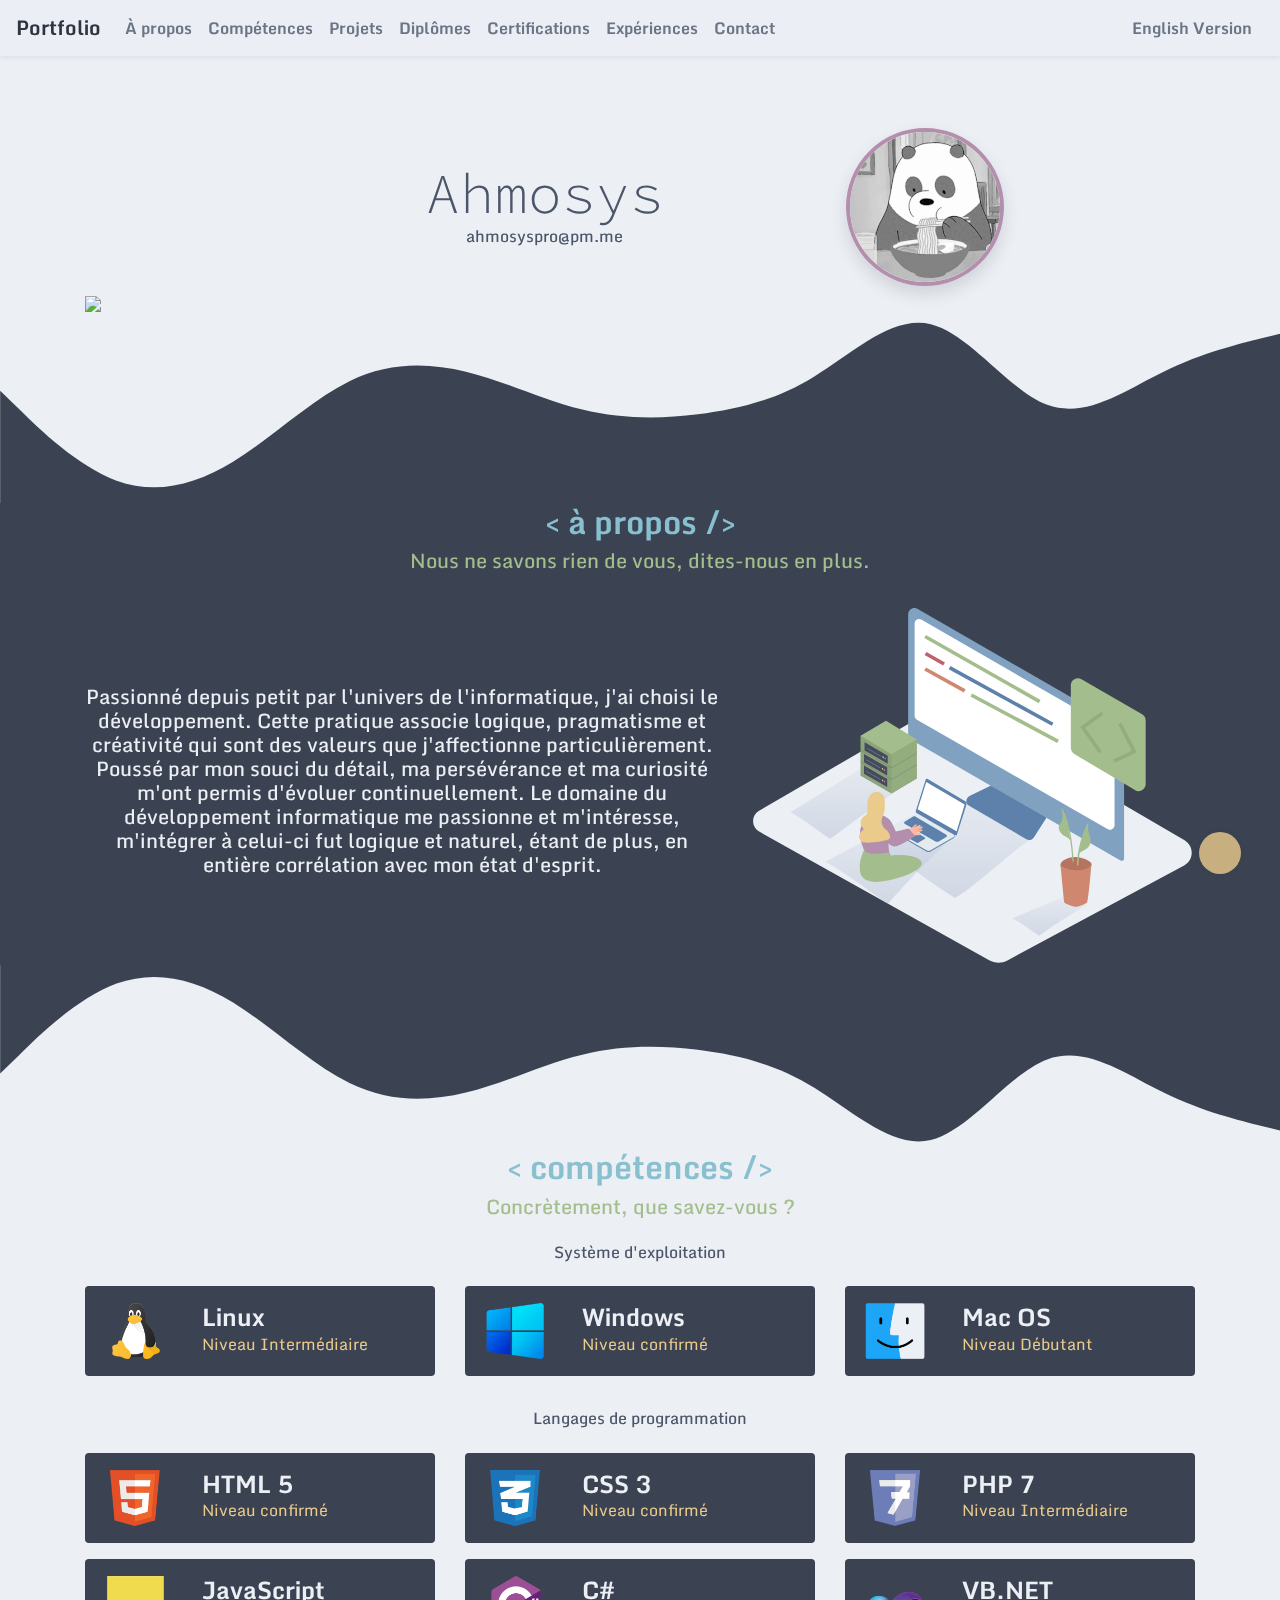
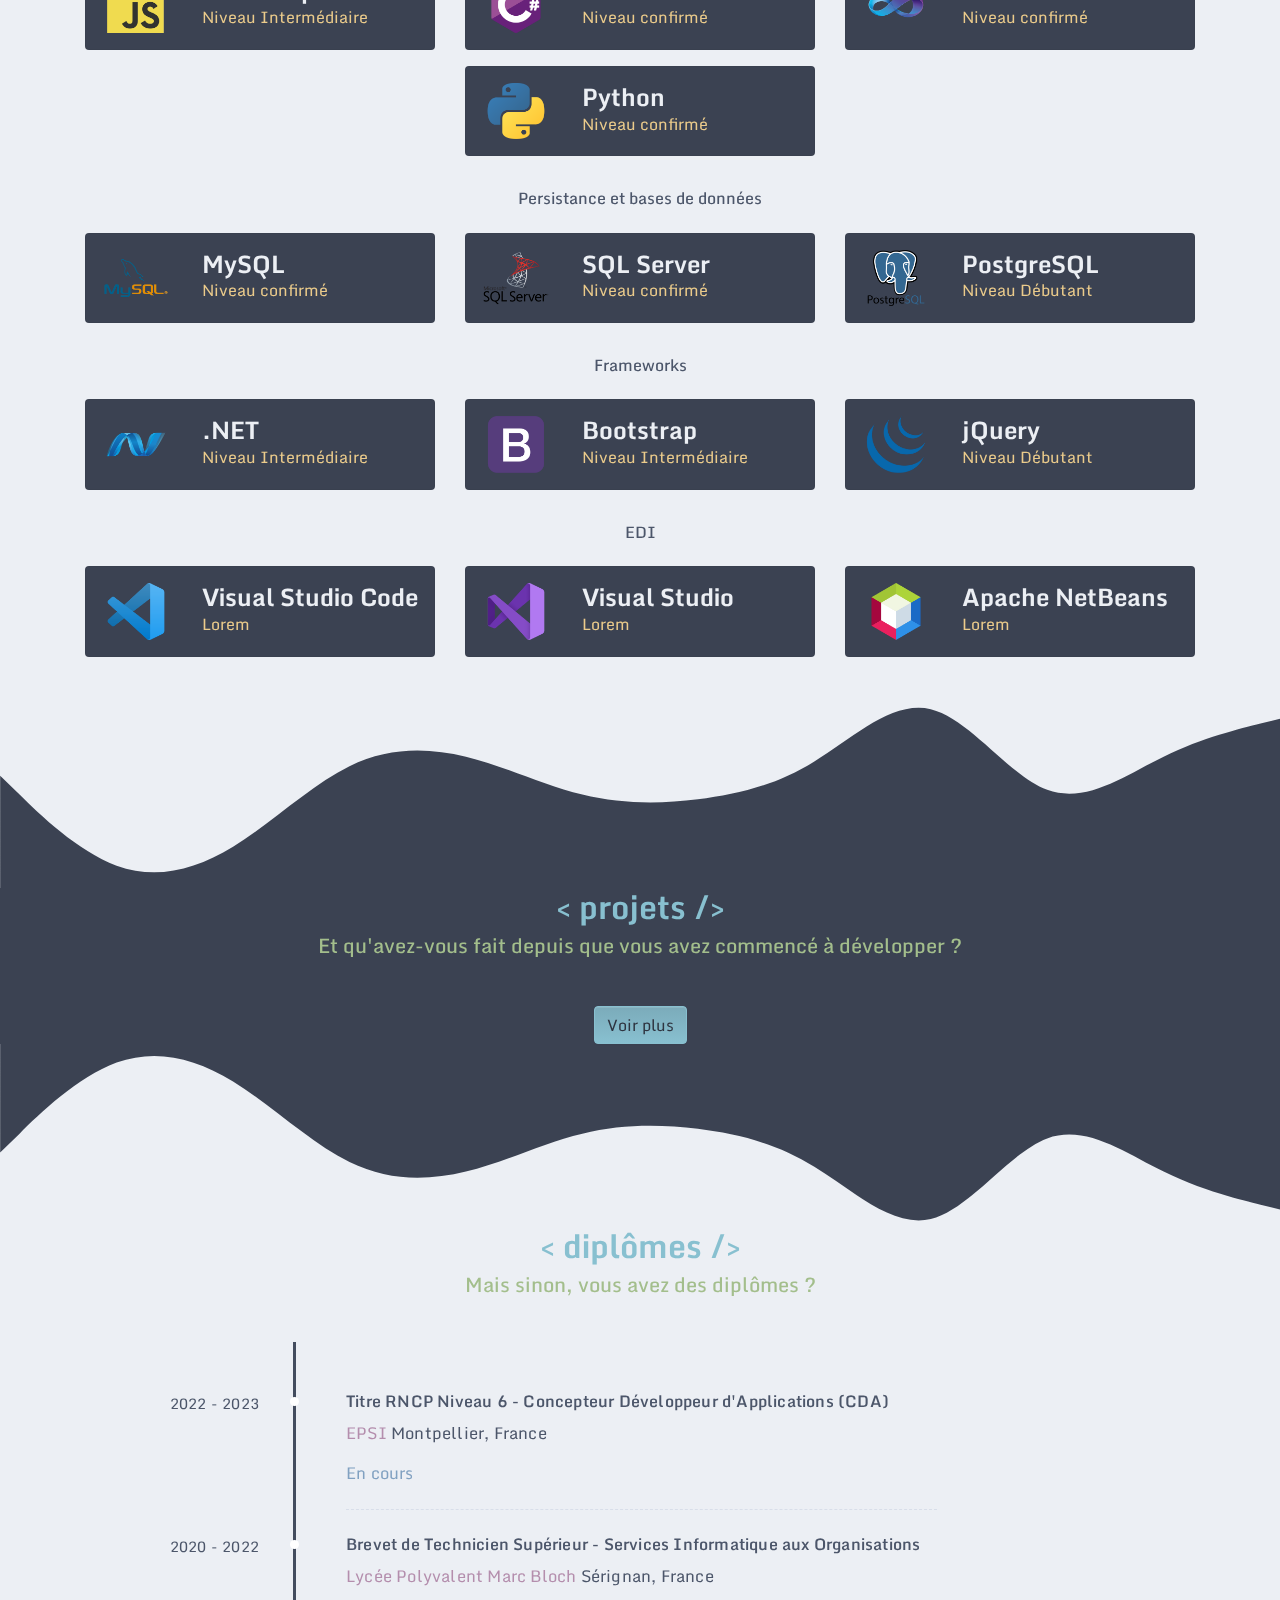
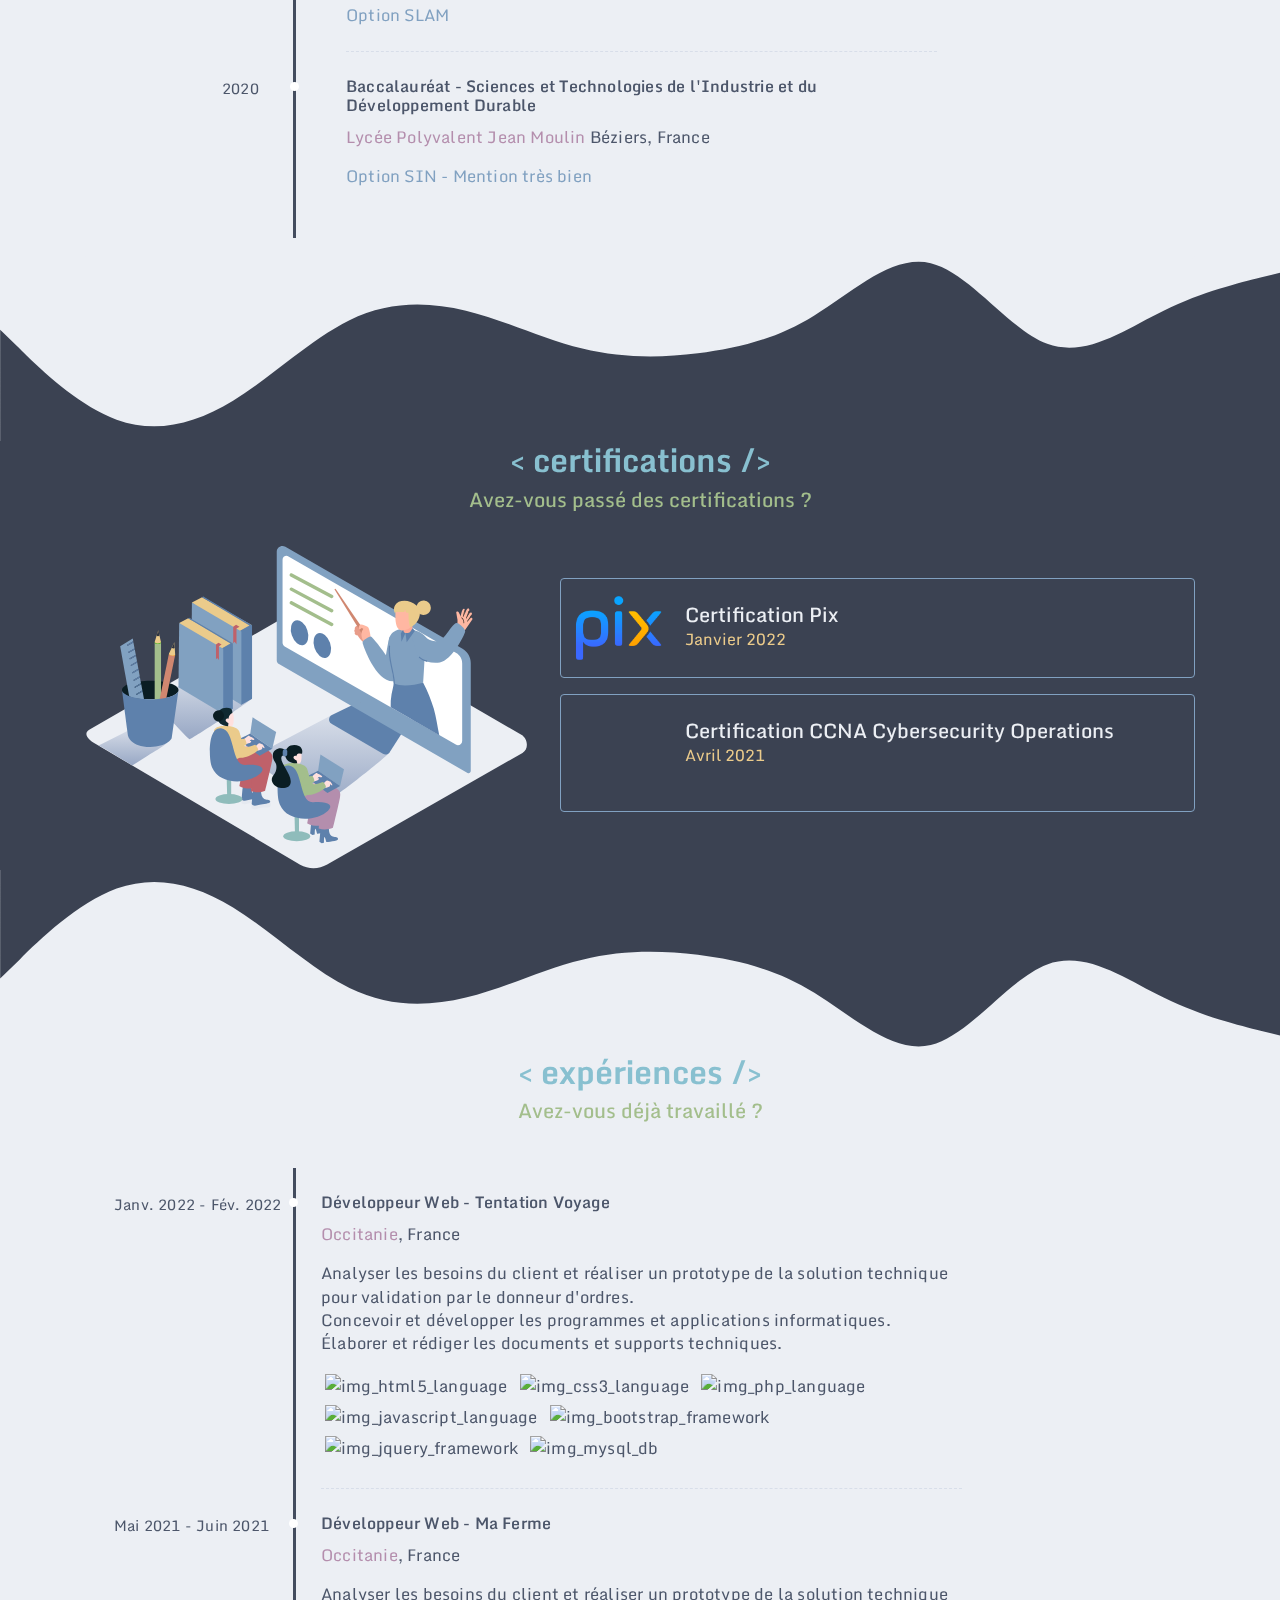
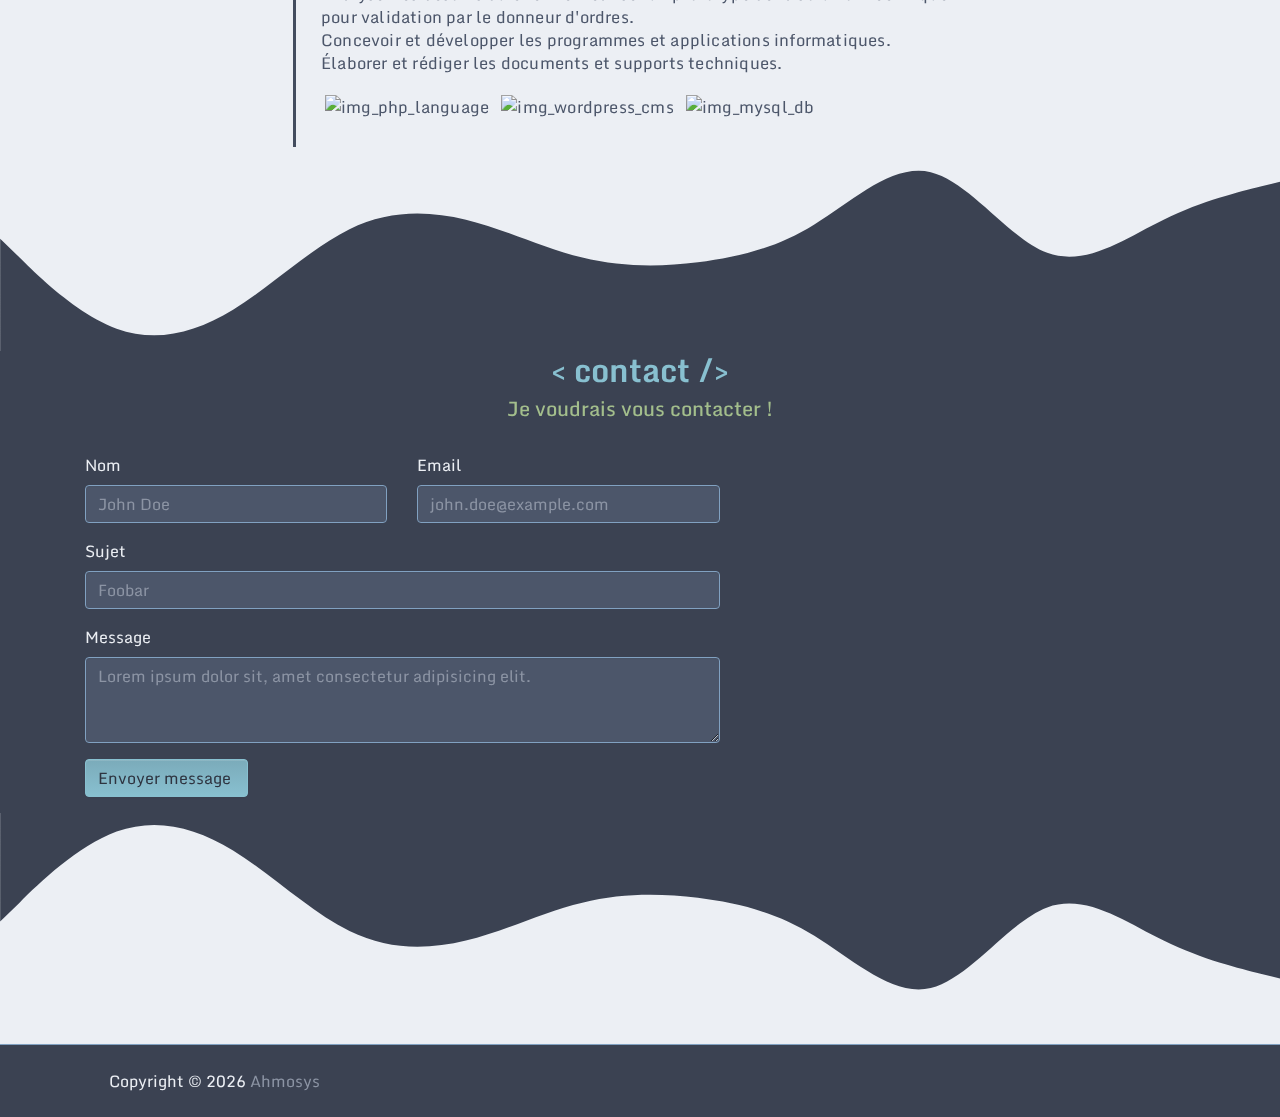
==== index_fr.html @ e0cf4597 "🌟 Edited Skills Section French" ====
<!DOCTYPE html>
<html lang="en">

<head>
    <!-- Meta tags -->
    <meta charset="UTF-8">
    <meta http-equiv="X-UA-Compatible" content="IE=edge">
    <meta name="viewport" content="width=device-width, initial-scale=1.0">
    <!-- CSS -->
    <link href="styles/nordbootstrap.css" rel="stylesheet">
    <link href="styles/style_nord.css" rel="stylesheet">
    <!-- CSS SweetAlert2 -->
    <link rel="stylesheet" href="https://cdn.jsdelivr.net/npm/@sweetalert2/theme-borderless@5.0.10/borderless.min.css">
    <!-- Font -->
    <link rel="preconnect" href="https://fonts.googleapis.com">
    <link rel="preconnect" href="https://fonts.gstatic.com" crossorigin>
    <link href="https://fonts.googleapis.com/css2?family=Source+Code+Pro:wght@700&display=swap" rel="stylesheet">
    <link href="https://fonts.googleapis.com/css2?family=Monda&display=swap" rel="stylesheet">
    <title>Portfolio</title>
    <link rel="icon" type="image/x-icon" href="images/main/img_favicon.png">
</head>

<body data-bs-spy="scroll">
    <!-- Navbar Section -->
    <nav id="topheader" class="navbar navbar-expand-lg navbar-dark  bg-dark fixed-top py-2 font-weight-bold shadow-sm">
        <a class="navbar-brand" href="#">Portfolio</a>
        <button class="navbar-toggler" type="button" data-bs-toggle="collapse" data-bs-target="#navbar"
            aria-controls="navbar" aria-expanded="false" aria-label="Toggle navigation">
            <span class="navbar-toggler-icon"></span>
        </button>
        <div class="collapse navbar-collapse" id="navbar">
            <ul class="navbar-nav">
                <li class="nav-item">
                    <a class="nav-link" href="#about">À propos</span></a>
                </li>
                <li class="nav-item">
                    <a class="nav-link" href="#skills">Compétences</a>
                </li>
                <li class="nav-item">
                    <a class="nav-link" href="#projects">Projets</a>
                </li>
                <li class="nav-item">
                    <a class="nav-link" href="#education">Diplômes</a>
                </li>
                <li class="nav-item">
                    <a class="nav-link" href="#courses">Certifications</a>
                </li>
                <li class="nav-item">
                    <a class="nav-link" href="#work">Expériences</a>
                </li>
                <li class="nav-item">
                    <a class="nav-link" href="#contact">Contact</a>
                </li>

            </ul>
        </div>
        <div class="collapse navbar-collapse" id="navbar">
            <ul class="navbar-nav ml-auto">
                <li class="nav-item">
                    <a class="nav-link" href="index.html">English Version&nbsp;<i data-eva="flag-outline"
                            data-eva-height="25" data-eva-width="25"></i></a>
                </li>
            </ul>
        </div>
    </nav>
    <!-- End Navbar Section -->

    <!-- Header Section -->
    <section id="header" class="white">
        <div class="container">
            <div class="row d-flex align-items-center main-content">
                <div class="col-lg-3 col-md-12 col-sm-12"></div>
                <!-- Heading -->
                <div class="col-lg-4 col-sm-12 col-md-12 text-center">
                    <h1 class="font-title text-secondary display-4 m-0">Ahmosys</h1>
                    <h5 class="text-secondary mb-0"><span id="typedFr"></span></h5>
                    <h6 class="text-secondary mb-2">ahmosyspro@pm.me</h6>
                    <a href="https://github.com/ahmosys" class="" target="_blank" rel="noreferrer"><i
                            data-eva="github-outline"></i></a>
                    <a href="https://twitter.com/ahmosys" class="" target="_blank" rel="noreferrer"><i
                            data-eva="twitter-outline"></i></a>
                    <a href="mailto:ahmosyspro@pm.me" class="" target="_blank" rel="noreferrer"><i
                            data-eva="email-outline"></i></a>
                </div>
                <!-- End Heading -->

                <!-- Profile picture -->
                <div data-tilt class="col-lg-4 col-sm-12 col-md-12 text-center my-2">
                    <img src="images/main/img_pfp.gif"
                        class="border-pfp img-fluid img-unselectable rounded-circle shadow" alt="img_pfp"
                        loading="lazy">
                </div>
                <!-- End Profile picture -->

            </div>
            <!-- Separator -->
            <div class="row">
                <div class="col-lg-12 col-md-12 col-sm-12">
                    <img src="https://raw.githubusercontent.com/arcticicestudio/nord-docs/develop/assets/images/nord/repository-footer-separator.svg"
                        alt="Separator" class="img-fluid" loading="lazy">
                </div>
            </div>
            <!-- End Separator -->
        </div>
        <svg class="wave" viewBox="0 0 1440 205.854" xmlns="http://www.w3.org/2000/svg">
            <path fill="#3B4252" fill-opacity="1"
                d="M 0.202 79.477 L 22.002 100.777 C 43.802 122.477 87.202 164.477 131.202 180.777 C 174.702 196.477 218.202 186.477 262.202 159.477 C 305.702 132.477 349.202 90.477 393.202 68.777 C 436.602 47.477 480.202 47.477 524.202 58.177 C 567.502 68.477 611.202 90.477 655.202 100.777 C 698.402 111.477 742.202 111.477 785.202 106.177 C 829.302 100.477 873.202 90.477 916.202 63.477 C 960.202 36.477 1004.202 -5.523 1047.202 4.777 C 1091.102 15.477 1135.202 79.477 1178.202 95.477 C 1222.002 111.477 1265.202 79.477 1309.202 58.177 C 1352.902 36.477 1396.202 26.477 1418.202 20.777 L 1440.202 15.477 L 1440.202 207.477 L 1418.402 207.477 C 1396.602 207.477 1353.202 207.477 1309.202 207.477 C 1265.702 207.477 1222.202 207.477 1178.202 207.477 C 1134.702 207.477 1091.202 207.477 1047.202 207.477 C 1003.802 207.477 960.202 207.477 916.202 207.477 C 872.902 207.477 829.202 207.477 785.202 207.477 C 742.002 207.477 698.202 207.477 655.202 207.477 C 611.102 207.477 567.202 207.477 524.202 207.477 C 480.202 207.477 436.202 207.477 393.202 207.477 C 349.302 207.477 305.202 207.477 262.202 207.477 C 218.402 207.477 175.202 207.477 131.202 207.477 C 87.502 207.477 44.202 207.477 22.202 207.477 L 0.202 207.477 Z" />
        </svg>
    </section>
    <!-- End Header Section -->

    <!-- About me Section -->
    <section id="about" class="blue">
        <div class="container">
            <div class="row">
                <div class="col-12">
                    <h2 class="text-center text-primary font-weight-bolder">
                        < à propos /></i></h2>
                    <h5 class="text-center text-success">
                        Nous ne savons rien de vous, dites-nous en plus.
                    </h5>
                </div>
            </div>
            <div class="row mt-4">
                <div class="col-lg-7 my-auto">
                    <h5 class="text-center">
                        Passionné depuis petit par l'univers de l'informatique, j'ai choisi le développement. Cette
                        pratique associe
                        logique, pragmatisme et créativité qui sont des valeurs que j'affectionne particulièrement.
                        Poussé par mon souci du détail, ma persévérance et ma curiosité m'ont permis d'évoluer
                        continuellement.
                        Le domaine du développement informatique me passionne et m'intéresse, m'intégrer à celui-ci fut
                        logique et naturel,
                        étant de plus, en entière corrélation avec mon état d'esprit.
                    </h5>
                </div>
                <div class="col-lg-5 d-none d-xl-block d-lg-block">
                    <img src="images/about/img_illustration_about_isometric.svg"
                        class="img-unselectable img-floating img-fluid" loading="lazy">
                </div>
            </div>
        </div>
    </section>
    <svg class="wave" viewBox="0 0 1440 205.854" xmlns="http://www.w3.org/2000/svg">
        <path fill="#3B4252" fill-opacity="1"
            d="M 0.202 122.184 L 22.002 100.884 C 43.802 79.184 87.202 37.184 131.202 20.884 C 174.702 5.184 218.202 15.184 262.202 42.184 C 305.702 69.184 349.202 111.184 393.202 132.884 C 436.602 154.184 480.202 154.184 524.202 143.484 C 567.502 133.184 611.202 111.184 655.202 100.884 C 698.402 90.184 742.202 90.184 785.202 95.484 C 829.302 101.184 873.202 111.184 916.202 138.184 C 960.202 165.184 1004.202 207.184 1047.202 196.884 C 1091.102 186.184 1135.202 122.184 1178.202 106.184 C 1222.002 90.184 1265.202 122.184 1309.202 143.484 C 1352.902 165.184 1396.202 175.184 1418.202 180.884 L 1440.202 186.184 L 1440.202 -5.816 L 1418.402 -5.816 C 1396.602 -5.816 1353.202 -5.816 1309.202 -5.816 C 1265.702 -5.816 1222.202 -5.816 1178.202 -5.816 C 1134.702 -5.816 1091.202 -5.816 1047.202 -5.816 C 1003.802 -5.816 960.202 -5.816 916.202 -5.816 C 872.902 -5.816 829.202 -5.816 785.202 -5.816 C 742.002 -5.816 698.202 -5.816 655.202 -5.816 C 611.102 -5.816 567.202 -5.816 524.202 -5.816 C 480.202 -5.816 436.202 -5.816 393.202 -5.816 C 349.302 -5.816 305.202 -5.816 262.202 -5.816 C 218.402 -5.816 175.202 -5.816 131.202 -5.816 C 87.502 -5.816 44.202 -5.816 22.202 -5.816 L 0.202 -5.816 Z" />
    </svg>
    <!-- End About me Section -->

    <!-- Skills Section -->
    <section id="skills" class="">
        <div class="container">
            <div class="row mb-3">
                <div class="col-12">
                    <h2 class="text-center text-primary font-weight-bolder">
                        < compétences /></i></h2>
                    <h5 class="text-center text-success">
                        Concrètement, que savez-vous ?
                    </h5>
                </div>
            </div>
            <div class="row">
                <div class="col-12 text-center">
                    <h6 class="text-secondary">Système d'exploitation</h6>
                </div>
            </div>
            <div class="row">
                <!-- Linux -->
                <div class="col-lg-4">
                    <div class="card mt-3 py-3">
                        <div class="row no-gutters">
                            <div class="col-auto">
                                <img src="images/skills/img_linux.png" class="img-fluid img-unselectable"
                                    alt="img_logo_linux" width="100px" height="100px" loading="lazy">
                            </div>
                            <div class="col">
                                <div class="card-block px-3">
                                    <h4 class="card-title text-white mb-0 font-weight-bold">Linux</h4>
                                    <p class="card-text text-warning">Niveau Intermédiaire</p>
                                </div>
                            </div>
                        </div>
                    </div>
                </div>
                <!-- Windows -->
                <div class="col-lg-4">
                    <div class="card mt-3 py-3">
                        <div class="row no-gutters">
                            <div class="col-auto">
                                <img src="images/skills/img_windows.png" class="img-fluid img-unselectable"
                                    alt="img_logo_windows" width="100px" height="100px" loading="lazy">
                            </div>
                            <div class="col">
                                <div class="card-block px-3">
                                    <h4 class="card-title text-white mb-0 font-weight-bold">Windows</h4>
                                    <p class="card-text text-warning">Niveau confirmé</p>
                                </div>
                            </div>
                        </div>
                    </div>
                </div>
                <!-- Mac OS -->
                <div class="col-lg-4">
                    <div class="card mt-3 py-3">
                        <div class="row no-gutters">
                            <div class="col-auto">
                                <img src="images/skills/img_macos.png" class="img-fluid img-unselectable"
                                    alt="img_logo_macos" width="100px" height="100px" loading="lazy">
                            </div>
                            <div class="col">
                                <div class="card-block px-3">
                                    <h4 class="card-title text-white mb-0 font-weight-bold">Mac OS</h4>
                                    <p class="card-text text-warning">Niveau Débutant</p>
                                </div>
                            </div>
                        </div>
                    </div>
                </div>
            </div>

            <hr class="invisible" />
            <!-- End Operating System Part -->

            <!-- Programming Languages Part -->
            <div class="row">
                <div class="col-12 text-center">
                    <h6 class="text-secondary">Langages de programmation</h6>
                </div>
            </div>
            <div class="row">
                <!-- HTML5 -->
                <div class="col-lg-4">
                    <div class="card mt-3 py-3">
                        <div class="row no-gutters">
                            <div class="col-auto">
                                <img src="images/skills/img_html5.png" class="img-fluid img-unselectable"
                                    alt="img_logo_html5" width="100px" height="100px" loading="lazy">
                            </div>
                            <div class="col">
                                <div class="card-block px-3">
                                    <h4 class="card-title text-white mb-0 font-weight-bold">HTML 5</h4>
                                    <p class="card-text text-warning">Niveau confirmé</p>
                                </div>
                            </div>
                        </div>
                    </div>
                </div>
                <!-- CSS3 -->
                <div class="col-lg-4">
                    <div class="card mt-3 py-3">
                        <div class="row no-gutters">
                            <div class="col-auto">
                                <img src="images/skills/img_css3.png" class="img-fluid img-unselectable"
                                    alt="img_logo_css3" width="100px" height="100px" loading="lazy">
                            </div>
                            <div class="col">
                                <div class="card-block px-3">
                                    <h4 class="card-title text-white mb-0 font-weight-bold">CSS 3</h4>
                                    <p class="card-text text-warning">Niveau confirmé</p>
                                </div>
                            </div>
                        </div>
                    </div>
                </div>
                <!-- PHP7 -->
                <div class="col-lg-4">
                    <div class="card mt-3 py-3">
                        <div class="row no-gutters">
                            <div class="col-auto">
                                <img src="images/skills/img_php7.png" class="img-fluid img-unselectable"
                                    alt="img_logo_php7" width="100px" height="100px" loading="lazy">
                            </div>
                            <div class="col">
                                <div class="card-block px-3">
                                    <h4 class="card-title text-white mb-0 font-weight-bold">PHP 7</h4>
                                    <p class="card-text text-warning">Niveau Intermédiaire</p>
                                </div>
                            </div>
                        </div>
                    </div>
                </div>
                <!-- JS -->
                <div class="col-lg-4">
                    <div class="card mt-3 py-3">
                        <div class="row no-gutters">
                            <div class="col-auto">
                                <img src="images/skills/img_js.png" class="img-fluid img-unselectable" alt="img_logo_js"
                                    width="100px" height="100px" loading="lazy">
                            </div>
                            <div class="col">
                                <div class="card-block px-3">
                                    <h4 class="card-title text-white mb-0 font-weight-bold">JavaScript</h4>
                                    <p class="card-text text-warning">Niveau Intermédiaire</p>
                                </div>
                            </div>
                        </div>
                    </div>
                </div>
                <!-- C# -->
                <div class="col-lg-4">
                    <div class="card mt-3 py-3">
                        <div class="row no-gutters">
                            <div class="col-auto">
                                <img src="images/skills/img_csharp.png" class="img-fluid img-unselectable"
                                    alt="img_logo_c#" width="100px" height="100px" loading="lazy">
                            </div>
                            <div class="col">
                                <div class="card-block px-3">
                                    <h4 class="card-title text-white mb-0 font-weight-bold">C#</h4>
                                    <p class="card-text text-warning">Niveau confirmé</p>
                                </div>
                            </div>
                        </div>
                    </div>
                </div>
                <!-- VB.NET -->
                <div class="col-lg-4">
                    <div class="card mt-3 py-3">
                        <div class="row no-gutters">
                            <div class="col-auto">
                                <img src="images/skills/img_vbnet.png" class="img-fluid img-unselectable"
                                    alt="img_logo_vbnet" width="100px" height="100px" loading="lazy">
                            </div>
                            <div class="col">
                                <div class="card-block px-3">
                                    <h4 class="card-title text-white mb-0 font-weight-bold">VB.NET</h4>
                                    <p class="card-text text-warning">Niveau confirmé</p>
                                </div>
                            </div>
                        </div>
                    </div>
                </div>
                <!-- Python -->
                <div class="col-lg-4"></div>
                <div class="col-lg-4">
                    <div class="card mt-3 py-3">
                        <div class="row no-gutters">
                            <div class="col-auto">
                                <img src="images/skills/img_python.png" class="img-fluid img-unselectable"
                                    alt="img_logo_python" width="100px" height="100px" loading="lazy">
                            </div>
                            <div class="col">
                                <div class="card-block px-3">
                                    <h4 class="card-title text-white mb-0 font-weight-bold">Python</h4>
                                    <p class="card-text text-warning">Niveau confirmé</p>
                                </div>
                            </div>
                        </div>
                    </div>
                </div>
            </div>

            <hr class="invisible" />
            <!-- End Programming Languages Part -->

            <!-- Persistence and Databases Part -->
            <div class="row">
                <div class="col-12 text-center">
                    <h6 class="text-secondary">Persistance et bases de données</h6>
                </div>
            </div>
            <div class="row">
                <!-- MySQL -->
                <div class="col-lg-4">
                    <div class="card mt-3 py-3">
                        <div class="row no-gutters">
                            <div class="col-auto">
                                <img src="images/skills/img_mysql.png" class="img-fluid img-unselectable"
                                    alt="img_logo_mysql" width="100px" height="100px" loading="lazy">
                            </div>
                            <div class="col">
                                <div class="card-block px-3">
                                    <h4 class="card-title text-white mb-0 font-weight-bold">MySQL</h4>
                                    <p class="card-text text-warning">Niveau confirmé</p>
                                </div>
                            </div>
                        </div>
                    </div>
                </div>
                <!-- SQLServer -->
                <div class="col-lg-4">
                    <div class="card mt-3 py-3">
                        <div class="row no-gutters">
                            <div class="col-auto">
                                <img src="images/skills/img_sqlserver.png" class="img-fluid img-unselectable"
                                    alt="img_logo_sqlserver" width="100px" height="100px" loading="lazy">
                            </div>
                            <div class="col">
                                <div class="card-block px-3">
                                    <h4 class="card-title text-white mb-0 font-weight-bold">SQL Server</h4>
                                    <p class="card-text text-warning">Niveau confirmé</p>
                                </div>
                            </div>
                        </div>
                    </div>
                </div>
                <!-- PostgreSQL-->
                <div class="col-lg-4">
                    <div class="card mt-3 py-3">
                        <div class="row no-gutters">
                            <div class="col-auto">
                                <img src="images/skills/img_postgresql.png" class="img-fluid img-unselectable"
                                    alt="img_logo_postgresql" width="100px" height="100px" loading="lazy">
                            </div>
                            <div class="col">
                                <div class="card-block px-3">
                                    <h4 class="card-title text-white mb-0 font-weight-bold">PostgreSQL</h4>
                                    <p class="card-text text-warning">Niveau Débutant</p>
                                </div>
                            </div>
                        </div>
                    </div>
                </div>
            </div>

            <hr class="invisible" />
            <!-- End Persistence and Databases Part -->

            <!-- Framework Part -->
            <div class="row">
                <div class="col-12 text-center">
                    <h6 class="text-secondary">Frameworks</h6>
                </div>
            </div>
            <div class="row">
                <!-- .NET Core -->
                <div class="col-lg-4">
                    <div class="card mt-3 py-3">
                        <div class="row no-gutters">
                            <div class="col-auto">
                                <img src="images/skills/img_net.png" class="img-fluid img-unselectable"
                                    alt="img_logo_net" width="100px" height="100px" loading="lazy">
                            </div>
                            <div class="col">
                                <div class="card-block px-3">
                                    <h4 class="card-title text-white mb-0 font-weight-bold">.NET</h4>
                                    <p class="card-text text-warning">Niveau Intermédiaire</p>
                                </div>
                            </div>
                        </div>
                    </div>
                </div>
                <!-- Bootstrap -->
                <div class="col-lg-4">
                    <div class="card mt-3 py-3">
                        <div class="row no-gutters">
                            <div class="col-auto">
                                <img src="images/skills/img_bootstrap.png" class="img-fluid img-unselectable"
                                    alt="img_logo_bootstrap" width="100px" height="100px" loading="lazy">
                            </div>
                            <div class="col">
                                <div class="card-block px-3">
                                    <h4 class="card-title text-white mb-0 font-weight-bold">Bootstrap</h4>
                                    <p class="card-text text-warning">Niveau Intermédiaire</p>
                                </div>
                            </div>
                        </div>
                    </div>
                </div>
                <!-- jQuery-->
                <div class="col-lg-4">
                    <div class="card mt-3 py-3">
                        <div class="row no-gutters">
                            <div class="col-auto">
                                <img src="images/skills/img_jquery.png" class="img-fluid img-unselectable"
                                    alt="img_logo_jquery" width="100px" height="100px" loading="lazy">
                            </div>
                            <div class="col">
                                <div class="card-block px-3">
                                    <h4 class="card-title text-white mb-0 font-weight-bold">jQuery</h4>
                                    <p class="card-text text-warning">Niveau Débutant</p>
                                </div>
                            </div>
                        </div>
                    </div>
                </div>
            </div>

            <hr class="invisible" />
            <!-- End Framework Part -->

            <!-- IDE Part -->
            <div class="row">
                <div class="col-12 text-center">
                    <h6 class="text-secondary">EDI</h6>
                </div>
            </div>
            <div class="row mb-5">
                <!-- VS Code -->
                <div class="col-lg-4">
                    <div class="card mt-3 py-3">
                        <div class="row no-gutters">
                            <div class="col-auto">
                                <img src="images/skills/img_vscode.png" class="img-fluid img-unselectable"
                                    alt="img_logo_vscode" width="100px" height="100px" loading="lazy">
                            </div>
                            <div class="col">
                                <div class="card-block px-3">
                                    <h4 class="card-title text-white mb-0 font-weight-bold">Visual Studio Code</h4>
                                    <p class="card-text text-warning">Lorem</p>

                                </div>
                            </div>
                        </div>
                    </div>
                </div>
                <!-- VS -->
                <div class="col-lg-4">
                    <div class="card mt-3 py-3">
                        <div class="row no-gutters">
                            <div class="col-auto">
                                <img src="images/skills/img_vs.png" class="img-fluid img-unselectable" alt="img_logo_vs"
                                    width="100px" height="100px" loading="lazy">
                            </div>
                            <div class="col">
                                <div class="card-block px-3">
                                    <h4 class="card-title text-white mb-0 font-weight-bold">Visual Studio</h4>
                                    <p class="card-text text-warning">Lorem</p>
                                </div>
                            </div>
                        </div>
                    </div>
                </div>
                <!-- Apache NetBeans -->
                <div class="col-lg-4">
                    <div class="card mt-3 py-3">
                        <div class="row no-gutters">
                            <div class="col-auto">
                                <img src="images/skills/img_netbeans.png" class="img-fluid img-unselectable"
                                    alt="img_logo_netbeans" width="100px" height="100px" loading="lazy">
                            </div>
                            <div class="col">
                                <div class="card-block px-3">
                                    <h4 class="card-title text-white mb-0 font-weight-bold">Apache NetBeans</h4>
                                    <p class="card-text text-warning">Lorem</p>

                                </div>
                            </div>
                        </div>
                    </div>
                </div>
                <!-- End IDE Part -->
            </div>
        </div>
    </section>
    <!-- End Skills Section -->

    <!-- Projects Section -->
    <svg class="wave" viewBox="0 0 1440 205.854" xmlns="http://www.w3.org/2000/svg">
        <path fill="#3B4252" fill-opacity="1"
            d="M 0.202 79.477 L 22.002 100.777 C 43.802 122.477 87.202 164.477 131.202 180.777 C 174.702 196.477 218.202 186.477 262.202 159.477 C 305.702 132.477 349.202 90.477 393.202 68.777 C 436.602 47.477 480.202 47.477 524.202 58.177 C 567.502 68.477 611.202 90.477 655.202 100.777 C 698.402 111.477 742.202 111.477 785.202 106.177 C 829.302 100.477 873.202 90.477 916.202 63.477 C 960.202 36.477 1004.202 -5.523 1047.202 4.777 C 1091.102 15.477 1135.202 79.477 1178.202 95.477 C 1222.002 111.477 1265.202 79.477 1309.202 58.177 C 1352.902 36.477 1396.202 26.477 1418.202 20.777 L 1440.202 15.477 L 1440.202 207.477 L 1418.402 207.477 C 1396.602 207.477 1353.202 207.477 1309.202 207.477 C 1265.702 207.477 1222.202 207.477 1178.202 207.477 C 1134.702 207.477 1091.202 207.477 1047.202 207.477 C 1003.802 207.477 960.202 207.477 916.202 207.477 C 872.902 207.477 829.202 207.477 785.202 207.477 C 742.002 207.477 698.202 207.477 655.202 207.477 C 611.102 207.477 567.202 207.477 524.202 207.477 C 480.202 207.477 436.202 207.477 393.202 207.477 C 349.302 207.477 305.202 207.477 262.202 207.477 C 218.402 207.477 175.202 207.477 131.202 207.477 C 87.502 207.477 44.202 207.477 22.202 207.477 L 0.202 207.477 Z" />
    </svg>
    <section id="projects" class="blue">
        <div class="container">
            <div class="row mb-3">
                <div class="col-12">
                    <h2 class="text-center text-primary font-weight-bolder">
                        < projets /></i></h2>
                    <h5 class="text-center text-success">
                        Et qu'avez-vous fait depuis que vous avez commencé à développer ?
                    </h5>
                </div>
            </div>
            <div class="row" id="repository">
            </div>
            <div class="row mt-4">
                <div class="col-12 text-center">
                    <a href="https://github.com/Ahmosys?tab=repositories" class="btn btn-primary" target="_blank"
                        rel="noreferrer">Voir
                        plus</a>
                </div>
            </div>
        </div>
    </section>
    <svg class="wave" viewBox="0 0 1440 205.854" xmlns="http://www.w3.org/2000/svg">
        <path fill="#3B4252" fill-opacity="1"
            d="M 0.202 122.184 L 22.002 100.884 C 43.802 79.184 87.202 37.184 131.202 20.884 C 174.702 5.184 218.202 15.184 262.202 42.184 C 305.702 69.184 349.202 111.184 393.202 132.884 C 436.602 154.184 480.202 154.184 524.202 143.484 C 567.502 133.184 611.202 111.184 655.202 100.884 C 698.402 90.184 742.202 90.184 785.202 95.484 C 829.302 101.184 873.202 111.184 916.202 138.184 C 960.202 165.184 1004.202 207.184 1047.202 196.884 C 1091.102 186.184 1135.202 122.184 1178.202 106.184 C 1222.002 90.184 1265.202 122.184 1309.202 143.484 C 1352.902 165.184 1396.202 175.184 1418.202 180.884 L 1440.202 186.184 L 1440.202 -5.816 L 1418.402 -5.816 C 1396.602 -5.816 1353.202 -5.816 1309.202 -5.816 C 1265.702 -5.816 1222.202 -5.816 1178.202 -5.816 C 1134.702 -5.816 1091.202 -5.816 1047.202 -5.816 C 1003.802 -5.816 960.202 -5.816 916.202 -5.816 C 872.902 -5.816 829.202 -5.816 785.202 -5.816 C 742.002 -5.816 698.202 -5.816 655.202 -5.816 C 611.102 -5.816 567.202 -5.816 524.202 -5.816 C 480.202 -5.816 436.202 -5.816 393.202 -5.816 C 349.302 -5.816 305.202 -5.816 262.202 -5.816 C 218.402 -5.816 175.202 -5.816 131.202 -5.816 C 87.502 -5.816 44.202 -5.816 22.202 -5.816 L 0.202 -5.816 Z" />
    </svg>
    <!-- End Projects Section -->

    <!-- Education Section -->
    <section id="education" class="">
        <div class="container">
            <div class="row mb-3">
                <div class="col-12">
                    <h2 class="text-center text-primary font-weight-bolder">
                        < diplômes /></i></h2>
                    <h5 class="text-center text-success">
                        Mais sinon, vous avez des diplômes ?
                    </h5>
                </div>
            </div>
            <div class="row">
                <div class="col-12">
                    <div class="card bg-white border-white">
                        <div class="card-body text-secondary">
                            <div id="content">
                                <ul class="timeline">
                                    <li class="event" data-date="2022 - 2023">
                                        <h3>Titre RNCP Niveau 6 - Concepteur Développeur d'Applications (CDA)</h3>
                                        <p><span class="text-pink">EPSI</span>&nbsp;Montpellier, France</p>
                                        <p class="m-0 text-info">En cours</p>
                                    </li>
                                    <li class="event" data-date="2020 - 2022">
                                        <h3>Brevet de Technicien Supérieur - Services Informatique aux Organisations
                                        </h3>
                                        <p><span class="text-pink">Lycée Polyvalent Marc Bloch</span>&nbsp;Sérignan,
                                            France</p>
                                        <p class="m-0 text-info">Option SLAM</p>
                                    </li>
                                    <li class="event" data-date="2020">
                                        <h3>Baccalauréat - Sciences et Technologies de l'Industrie et du Développement
                                            Durable</h3>
                                        <p><span class="text-pink">Lycée Polyvalent Jean Moulin</span>&nbsp;Béziers,
                                            France</p>
                                        <p class="m-0 text-info">Option SIN - Mention très bien</p>
                                    </li>
                                </ul>
                            </div>
                        </div>
                    </div>
                </div>
            </div>
        </div>
    </section>
    <!-- End Education Section -->

    <!-- Courses Section -->
    <svg class="wave" viewBox="0 0 1440 205.854" xmlns="http://www.w3.org/2000/svg">
        <path fill="#3B4252" fill-opacity="1"
            d="M 0.202 79.477 L 22.002 100.777 C 43.802 122.477 87.202 164.477 131.202 180.777 C 174.702 196.477 218.202 186.477 262.202 159.477 C 305.702 132.477 349.202 90.477 393.202 68.777 C 436.602 47.477 480.202 47.477 524.202 58.177 C 567.502 68.477 611.202 90.477 655.202 100.777 C 698.402 111.477 742.202 111.477 785.202 106.177 C 829.302 100.477 873.202 90.477 916.202 63.477 C 960.202 36.477 1004.202 -5.523 1047.202 4.777 C 1091.102 15.477 1135.202 79.477 1178.202 95.477 C 1222.002 111.477 1265.202 79.477 1309.202 58.177 C 1352.902 36.477 1396.202 26.477 1418.202 20.777 L 1440.202 15.477 L 1440.202 207.477 L 1418.402 207.477 C 1396.602 207.477 1353.202 207.477 1309.202 207.477 C 1265.702 207.477 1222.202 207.477 1178.202 207.477 C 1134.702 207.477 1091.202 207.477 1047.202 207.477 C 1003.802 207.477 960.202 207.477 916.202 207.477 C 872.902 207.477 829.202 207.477 785.202 207.477 C 742.002 207.477 698.202 207.477 655.202 207.477 C 611.102 207.477 567.202 207.477 524.202 207.477 C 480.202 207.477 436.202 207.477 393.202 207.477 C 349.302 207.477 305.202 207.477 262.202 207.477 C 218.402 207.477 175.202 207.477 131.202 207.477 C 87.502 207.477 44.202 207.477 22.202 207.477 L 0.202 207.477 Z" />
    </svg>
    <section id="courses" class="blue">
        <div class="container">
            <div class="row mb-4">
                <div class="col-12">
                    <h2 class="text-center text-primary font-weight-bolder">
                        < certifications /></i></h2>
                    <h5 class="text-center text-success">
                        Avez-vous passé des certifications ?
                    </h5>
                </div>
            </div>
            <div class="row">
                <div class="col-lg-5 d-none d-xl-block d-lg-block">
                    <img src="images/courses/img_illustration_courses_isometric.svg"
                        class="img-unselectable img-floating img-fluid" loading="lazy">
                </div>
                <div class='col-lg-7 mb-4 my-auto'>
                    <div class="card border-info p-2">
                        <div class="row no-gutters">
                            <div class="col-auto">
                                <img src="images/courses/img_logo_pix.png" class="img-fluid img-unselectable"
                                    alt="img_logo_pix" width="100px" height="100px" loading="lazy">
                            </div>
                            <div class="col">
                                <div class="card-block px-3">
                                    <a href="files/courses/certification_pix.pdf" target="_blank">
                                        <h5 class="card-title text-white mb-0 mt-3">Certification Pix</h5>
                                    </a>
                                    <p class="card-text text-warning">Janvier 2022</p>
                                </div>
                            </div>
                        </div>
                    </div>
                    <div class="card mt-3 border-info p-2 mb-4">
                        <div class="row no-gutters">
                            <div class="col-auto">
                                <img src="images/courses/img_logo_cisco.png" class="img-fluid img-unselectable"
                                    alt="img_logo_cisco" width="100px" height="100px" loading="lazy">
                            </div>
                            <div class="col">
                                <div class="card-block px-3">
                                    <a href="files/courses/certification_ccna_cisco_cyberops.pdf" target="_blank">
                                        <h5 class="card-title text-white mb-0 mt-3">Certification CCNA Cybersecurity
                                            Operations</h5>
                                    </a>
                                    <p class="card-text text-warning">Avril 2021</p>
                                </div>
                            </div>
                        </div>
                    </div>
                </div>
            </div>
        </div>
    </section>
    <svg class="wave" viewBox="0 0 1440 205.854" xmlns="http://www.w3.org/2000/svg">
        <path fill="#3B4252" fill-opacity="1"
            d="M 0.202 122.184 L 22.002 100.884 C 43.802 79.184 87.202 37.184 131.202 20.884 C 174.702 5.184 218.202 15.184 262.202 42.184 C 305.702 69.184 349.202 111.184 393.202 132.884 C 436.602 154.184 480.202 154.184 524.202 143.484 C 567.502 133.184 611.202 111.184 655.202 100.884 C 698.402 90.184 742.202 90.184 785.202 95.484 C 829.302 101.184 873.202 111.184 916.202 138.184 C 960.202 165.184 1004.202 207.184 1047.202 196.884 C 1091.102 186.184 1135.202 122.184 1178.202 106.184 C 1222.002 90.184 1265.202 122.184 1309.202 143.484 C 1352.902 165.184 1396.202 175.184 1418.202 180.884 L 1440.202 186.184 L 1440.202 -5.816 L 1418.402 -5.816 C 1396.602 -5.816 1353.202 -5.816 1309.202 -5.816 C 1265.702 -5.816 1222.202 -5.816 1178.202 -5.816 C 1134.702 -5.816 1091.202 -5.816 1047.202 -5.816 C 1003.802 -5.816 960.202 -5.816 916.202 -5.816 C 872.902 -5.816 829.202 -5.816 785.202 -5.816 C 742.002 -5.816 698.202 -5.816 655.202 -5.816 C 611.102 -5.816 567.202 -5.816 524.202 -5.816 C 480.202 -5.816 436.202 -5.816 393.202 -5.816 C 349.302 -5.816 305.202 -5.816 262.202 -5.816 C 218.402 -5.816 175.202 -5.816 131.202 -5.816 C 87.502 -5.816 44.202 -5.816 22.202 -5.816 L 0.202 -5.816 Z" />
    </svg>
    <!-- End Courses Section -->

    <!-- Work Section -->
    <section id="work" class="">
        <div class="container">
            <div class="row mb-3">
                <div class="col-12">
                    <h2 class="text-center text-primary font-weight-bolder">
                        < expériences /></i></h2>
                    <h5 class="text-center text-success">
                        Avez-vous déjà travaillé ?
                    </h5>
                </div>
            </div>
            <div class="row">
                <div class="col-12">
                    <div class="card bg-white border-white">
                        <div class="card-body text-secondary">
                            <div id="content">
                                <ul class="timeline_year">
                                    <li class="event" data-date="Janv. 2022 - Fév. 2022">
                                        <h3>Développeur Web - Tentation Voyage</h3>
                                        <p><span class="text-pink">Occitanie</span>,&nbsp;France</p>
                                        <p class="m-0"><i data-eva="arrow-ios-forward-outline"></i>Analyser les besoins
                                            du client et réaliser un prototype de la solution technique pour validation
                                            par le donneur d'ordres.</p>
                                        <p class="m-0"><i data-eva="arrow-ios-forward-outline"></i>Concevoir et
                                            développer les programmes et applications informatiques.</p>
                                        <p class="mb-3"><i data-eva="arrow-ios-forward-outline"></i>Élaborer et rédiger
                                            les documents et supports techniques.</p>
                                        <img class="m-1"
                                            src="https://img.shields.io/badge/HTML5-A3BE8C?style=for-the-badge&logo=html5&logoColor=white"
                                            alt="img_html5_language">
                                        <img class="m-1"
                                            src="https://img.shields.io/badge/CSS3-A3BE8C?style=for-the-badge&logo=css3&logoColor=white"
                                            alt="img_css3_language">
                                        <img class="m-1"
                                            src="https://img.shields.io/badge/PHP-A3BE8C?style=for-the-badge&logo=php&logoColor=white"
                                            alt="img_php_language">
                                        <img class="m-1"
                                            src="https://img.shields.io/badge/JAVASCRIPT-A3BE8C?style=for-the-badge&logo=javascript&logoColor=white"
                                            alt="img_javascript_language">
                                        <img class="m-1"
                                            src="https://img.shields.io/badge/BOOTSTRAP-D08770?style=for-the-badge&logo=bootstrap&logoColor=white"
                                            alt="img_bootstrap_framework">
                                        <img class="m-1"
                                            src="https://img.shields.io/badge/JQUERY-D08770?style=for-the-badge&logo=jquery&logoColor=white"
                                            alt="img_jquery_framework">
                                        <img class="m-1"
                                            src="https://img.shields.io/badge/MySQL-EBCB8B?style=for-the-badge&logo=mysql&logoColor=black"
                                            alt="img_mysql_db">
                                    </li>
                                    <li class="event" data-date="Mai 2021 - Juin 2021">
                                        <h3>Développeur Web - Ma Ferme</h3>
                                        <p><span class="text-pink">Occitanie</span>,&nbsp;France</p>
                                        <p class="m-0"><i data-eva="arrow-ios-forward-outline"></i>Analyser les besoins
                                            du client et réaliser un prototype de la solution technique pour validation
                                            par le donneur d'ordres.</p>
                                        <p class="m-0"><i data-eva="arrow-ios-forward-outline"></i>Concevoir et
                                            développer les programmes et applications informatiques.</p>
                                        <p class="mb-3"><i data-eva="arrow-ios-forward-outline"></i>Élaborer et rédiger
                                            les documents et supports techniques.</p>
                                        <img class="m-1"
                                            src="https://img.shields.io/badge/PHP-A3BE8C?style=for-the-badge&logo=php&logoColor=white"
                                            alt="img_php_language">
                                        <img class="m-1"
                                            src="https://img.shields.io/badge/Wordpress-A3BE8C?style=for-the-badge&logo=wordpress&logoColor=white"
                                            alt="img_wordpress_cms">
                                        <img class="m-1"
                                            src="https://img.shields.io/badge/MySQL-EBCB8B?style=for-the-badge&logo=mysql&logoColor=black"
                                            alt="img_mysql_db">
                                    </li>
                                </ul>
                            </div>
                        </div>
                    </div>
                </div>
            </div>
        </div>
    </section>
    <!-- End Work Section -->

    <!-- Contact Section -->
    <svg class="wave" viewBox="0 0 1440 205.854" xmlns="http://www.w3.org/2000/svg">
        <path fill="#3B4252" fill-opacity="1"
            d="M 0.202 79.477 L 22.002 100.777 C 43.802 122.477 87.202 164.477 131.202 180.777 C 174.702 196.477 218.202 186.477 262.202 159.477 C 305.702 132.477 349.202 90.477 393.202 68.777 C 436.602 47.477 480.202 47.477 524.202 58.177 C 567.502 68.477 611.202 90.477 655.202 100.777 C 698.402 111.477 742.202 111.477 785.202 106.177 C 829.302 100.477 873.202 90.477 916.202 63.477 C 960.202 36.477 1004.202 -5.523 1047.202 4.777 C 1091.102 15.477 1135.202 79.477 1178.202 95.477 C 1222.002 111.477 1265.202 79.477 1309.202 58.177 C 1352.902 36.477 1396.202 26.477 1418.202 20.777 L 1440.202 15.477 L 1440.202 207.477 L 1418.402 207.477 C 1396.602 207.477 1353.202 207.477 1309.202 207.477 C 1265.702 207.477 1222.202 207.477 1178.202 207.477 C 1134.702 207.477 1091.202 207.477 1047.202 207.477 C 1003.802 207.477 960.202 207.477 916.202 207.477 C 872.902 207.477 829.202 207.477 785.202 207.477 C 742.002 207.477 698.202 207.477 655.202 207.477 C 611.102 207.477 567.202 207.477 524.202 207.477 C 480.202 207.477 436.202 207.477 393.202 207.477 C 349.302 207.477 305.202 207.477 262.202 207.477 C 218.402 207.477 175.202 207.477 131.202 207.477 C 87.502 207.477 44.202 207.477 22.202 207.477 L 0.202 207.477 Z" />
    </svg>
    <section id="contact" class="blue">
        <div class="container">
            <div class="row mb-4">
                <div class="col-12">
                    <h2 class="text-center text-primary font-weight-bolder">
                        < contact /></i></h2>
                    <h5 class="text-center text-success">
                        Je voudrais vous contacter !
                    </h5>
                </div>
            </div>
            <div class="row">
                <div class="col-lg-7 mb-3">
                    <form id="contactForm">
                        <div class="row">
                            <div class="col-6">
                                <div class="mb-3">
                                    <label for="inputName" class="form-label">Nom</label>
                                    <input type="text" class="form-control border border-info" id="inputName"
                                        aria-describedby="nameHelp" placeholder="John Doe" required>
                                    <div class="valid-feedback">Valide.</div>
                                    <div class="invalid-feedback">Veuillez remplir ce champ.</div>
                                </div>
                            </div>
                            <div class="col-6">
                                <div class="mb-3">
                                    <label for="inputEmail" class="form-label">Email</label>
                                    <input type="email" class="form-control border border-info" id="inputEmail"
                                        aria-describedby="emailHelp" placeholder="john.doe@example.com" required>
                                    <div class="valid-feedback">Valide.</div>
                                    <div class="invalid-feedback">Veuillez remplir ce champ.</div>
                                </div>
                            </div>
                        </div>
                        <div class="row">
                            <div class="col-12">
                                <div class="mb-3">
                                    <label for="inputSubject" class="form-label">Sujet</label>
                                    <input type="text" class="form-control border border-info" id="inputSubject"
                                        aria-describedby="subjectHelp" placeholder="Foobar" required>
                                    <div class="valid-feedback">Valide.</div>
                                    <div class="invalid-feedback">Veuillez remplir ce champ.</div>
                                </div>
                            </div>
                        </div>
                        <div class="row">
                            <div class="col-12">
                                <div class="mb-3">
                                    <label for="inputEmail" class="form-label">Message</label>
                                    <textarea class="form-control border border-info"
                                        placeholder="Lorem ipsum dolor sit, amet consectetur adipisicing elit."
                                        id="textAreaMessage" rows="3" required></textarea>
                                    <div class="valid-feedback">Valide.</div>
                                    <div class="invalid-feedback">Veuillez remplir ce champ.</div>
                                </div>
                            </div>
                        </div>
                        <button type="submit" id="btnSubmit" class="btn btn-primary">Envoyer message&nbsp;<i
                                data-eva="paper-plane-outline" data-eva-fill="#2E3440" data-eva-height="20"
                                data-eva-width="20"></i></button>
                        <img id="inputLoader" src="images/loader/puff.svg" alt="img_loader" class="ml-2" width="32px"
                            height="32px" style="display: none;">
                    </form>
                </div>
                <div class="col-lg-5 d-none d-xl-block d-lg-block">
                    <img src="images/contact/img_illustration_contact_isometric.svg"
                        class="img-unselectable img-floating img-fluid" loading="lazy">
                </div>
            </div>
        </div>
        </div>

    </section>
    <svg class="wave" viewBox="0 0 1440 205.854" xmlns="http://www.w3.org/2000/svg">
        <path fill="#3B4252" fill-opacity="1"
            d="M 0.202 122.184 L 22.002 100.884 C 43.802 79.184 87.202 37.184 131.202 20.884 C 174.702 5.184 218.202 15.184 262.202 42.184 C 305.702 69.184 349.202 111.184 393.202 132.884 C 436.602 154.184 480.202 154.184 524.202 143.484 C 567.502 133.184 611.202 111.184 655.202 100.884 C 698.402 90.184 742.202 90.184 785.202 95.484 C 829.302 101.184 873.202 111.184 916.202 138.184 C 960.202 165.184 1004.202 207.184 1047.202 196.884 C 1091.102 186.184 1135.202 122.184 1178.202 106.184 C 1222.002 90.184 1265.202 122.184 1309.202 143.484 C 1352.902 165.184 1396.202 175.184 1418.202 180.884 L 1440.202 186.184 L 1440.202 -5.816 L 1418.402 -5.816 C 1396.602 -5.816 1353.202 -5.816 1309.202 -5.816 C 1265.702 -5.816 1222.202 -5.816 1178.202 -5.816 C 1134.702 -5.816 1091.202 -5.816 1047.202 -5.816 C 1003.802 -5.816 960.202 -5.816 916.202 -5.816 C 872.902 -5.816 829.202 -5.816 785.202 -5.816 C 742.002 -5.816 698.202 -5.816 655.202 -5.816 C 611.102 -5.816 567.202 -5.816 524.202 -5.816 C 480.202 -5.816 436.202 -5.816 393.202 -5.816 C 349.302 -5.816 305.202 -5.816 262.202 -5.816 C 218.402 -5.816 175.202 -5.816 131.202 -5.816 C 87.502 -5.816 44.202 -5.816 22.202 -5.816 L 0.202 -5.816 Z" />
    </svg>
    <!-- End Contact Section -->

    <!-- Footer Section -->
    <footer class="bg-light mt-5 shadow-sm border-top border-5 border-info">
        <div class="container">
            <div class="row p-4 d-flex justify-content-between align-items-lg-center">
                <div class="col-6">
                    <!-- Copyright -->
                    <div class="text-left">
                        Copyright&nbsp;&copy; <script>
                            var currentYear = new Date().getFullYear();
                            document.write(currentYear)
                        </script>
                        <a class="text-dark" href="https://github.com/ahmosys">Ahmosys</a>
                    </div>
                    <!-- End Copyright -->
                </div>
                <div class="col-6">
                    <!-- Social Media -->
                    <div class="text-right">
                        <a href="https://github.com/ahmosys" class="" target="_blank" rel="noreferrer"><i
                                data-eva="github-outline"></i></a>
                        <a href="https://twitter.com/ahmosys" class="" target="_blank" rel="noreferrer"><i
                                data-eva="twitter-outline"></i></a>
                        <a href="mailto:ahmosyspro@pm.me" class="" target="_blank" rel="noreferrer"><i
                                data-eva="email-outline"></i></a>
                    </div>
                    <!-- End Social Media -->
                </div>
            </div>
        </div>
        </div>
    </footer>
    <!-- End Footer Section -->

    <!-- Btn back to top -->
    <a href="#" id="toTopBtn" class="cd-top text-replace js-cd-top cd-top--is-visible cd-top--fade-out"></a>
    <!-- End Btn back to top -->

</body>
<!-- JS jQuery -->
<script src="https://cdn.jsdelivr.net/npm/jquery@3.6.0/dist/jquery.min.js"></script>
<script src="https://unpkg.com/tilt.js@1.2.1/dest/tilt.jquery.min.js"></script>
<!-- JS Bootstrap -->
<script src="https://cdn.jsdelivr.net/npm/bootstrap@5.1.3/dist/js/bootstrap.bundle.min.js"
    integrity="sha384-ka7Sk0Gln4gmtz2MlQnikT1wXgYsOg+OMhuP+IlRH9sENBO0LRn5q+8nbTov4+1p" crossorigin="anonymous">
</script>
<!-- JS Eva Icons -->
<script src="https://unpkg.com/eva-icons"></script>
<!-- JS Typed -->
<script src="https://cdn.jsdelivr.net/npm/typed.js@2.0.12"></script>
<!-- JS SweetAlert2 -->
<script src="https://cdn.jsdelivr.net/npm/sweetalert2@11/dist/sweetalert2.min.js"></script>
<!-- JS Email -->
<script type="text/javascript" src="https://cdn.jsdelivr.net/npm/@emailjs/browser@3/dist/email.min.js"></script>
<script type="text/javascript">
    (function () {
        emailjs.init("user_YY6vkatZuVtMBQceYXKNQ");
    })();
</script>
<!-- JS Local Script -->
<script src="js/script_btn.js"></script>
<script src="js/script_icons.js"></script>
<script src="js/script_api_github.js"></script>
<script src="js/script_typed.js"></script>
<script src="js/script_email.js"></script>

</html>
---- styles/nordbootstrap.css ----
/*
This CSS contains a modified version of Bootstrap's CSS
Bootstrap's License can be found here: https://github.com/twbs/bootstrap/blob/main/LICENSE

This CSS contains the Nord color scheme made by Arctic Ice Studio & Sven Greb
Nord's License can be found here: https://github.com/arcticicestudio/nord/blob/develop/LICENSE.md

The modifications to Bootstrap's CSS were done by SaberTooth Studios Games
The github repository containing the source code of this CSS can be found here: https://github.com/SaberTooth-Studios/NordTheme-Bootstrap/
*/

:root {
    --blue: #88C0D0;
    --indigo: #5E81AC;
    --purple: #B48EAD;
    --pink: #B48EAD;
    --red: #BF616A;
    --orange: #D08770;
    --yellow: #EBCB8B;
    --green: #A3BE8C;
    --teal: #8FBCBB;
    --cyan: #81A1C1;
    --white: #ECEFF4;
    --gray: #4C566A;
    --gray-dark: #2E3440;
    --primary: #88C0D0;
    --secondary: #4C566A;
    --success: #A3BE8C;
    --info: #81A1C1;
    --warning: #EBCB8B;
    --danger: #BF616A;
    --light: #3B4252;
    --dark: #8c94a4;
    --breakpoint-xs: 0;
    --breakpoint-sm: 576px;
    --breakpoint-md: 768px;
    --breakpoint-lg: 992px;
    --breakpoint-xl: 1200px;
    --font-family-sans-serif: -apple-system, BlinkMacSystemFont, "Segoe UI", Roboto, "Helvetica Neue", Arial, "Noto Sans", sans-serif, "Apple Color Emoji", "Segoe UI Emoji", "Segoe UI Symbol", "Noto Color Emoji";
    --font-family-monospace: SFMono-Regular, Menlo, Monaco, Consolas, "Liberation Mono", "Courier New", monospace; }
  
  *,
  *::before,
  *::after {
    box-sizing: border-box; }
  
  html {
    font-family: sans-serif;
    line-height: 1.15;
    -webkit-text-size-adjust: 100%;
    -webkit-tap-highlight-color: rgba(46, 52, 64, 0); }
  
  article, aside, figcaption, figure, footer, header, hgroup, main, nav, section {
    display: block; }
  
  body {
    margin: 0;
    font-family: -apple-system, BlinkMacSystemFont, "Segoe UI", Roboto, "Helvetica Neue", Arial, "Noto Sans", sans-serif, "Apple Color Emoji", "Segoe UI Emoji", "Segoe UI Symbol", "Noto Color Emoji";
    font-size: 1rem;
    font-weight: 400;
    line-height: 1.5;
    color: #ECEFF4;
    text-align: left;
    background-color: #2E3440; }
  
  [tabindex="-1"]:focus:not(:focus-visible) {
    outline: 0 !important; }
  
  hr {
    box-sizing: content-box;
    height: 0;
    overflow: visible; }
  
  h1, h2, h3, h4, h5, h6 {
    margin-top: 0;
    margin-bottom: 0.5rem; }
  
  p {
    margin-top: 0;
    margin-bottom: 1rem; }
  
  abbr[title],
  abbr[data-original-title] {
    text-decoration: underline;
    text-decoration: underline dotted;
    cursor: help;
    border-bottom: 0;
    text-decoration-skip-ink: none; }
  
  address {
    margin-bottom: 1rem;
    font-style: normal;
    line-height: inherit; }
  
  ol,
  ul,
  dl {
    margin-top: 0;
    margin-bottom: 1rem; }
  
  ol ol,
  ul ul,
  ol ul,
  ul ol {
    margin-bottom: 0; }
  
  dt {
    font-weight: 700; }
  
  dd {
    margin-bottom: .5rem;
    margin-left: 0; }
  
  blockquote {
    margin: 0 0 1rem; }
  
  b,
  strong {
    font-weight: bolder; }
  
  small {
    font-size: 80%; }
  
  sub,
  sup {
    position: relative;
    font-size: 75%;
    line-height: 0;
    vertical-align: baseline; }
  
  sub {
    bottom: -.25em; }
  
  sup {
    top: -.5em; }
  
  a {
    color: #88C0D0;
    text-decoration: none;
    background-color: transparent; }
    a:hover {
      color: #51a3ba;
      text-decoration: underline; }
  
  a:not([href]) {
    color: inherit;
    text-decoration: none; }
    a:not([href]):hover {
      color: inherit;
      text-decoration: none; }
  
  pre,
  code,
  kbd,
  samp {
    font-family: SFMono-Regular, Menlo, Monaco, Consolas, "Liberation Mono", "Courier New", monospace;
    font-size: 1em; }
  
  pre {
    margin-top: 0;
    margin-bottom: 1rem;
    overflow: auto;
    -ms-overflow-style: scrollbar; }
  
  figure {
    margin: 0 0 1rem; }
  
  img {
    vertical-align: middle;
    border-style: none; }
  
  svg {
    overflow: hidden;
    vertical-align: middle; }
  
  table {
    border-collapse: collapse; }
  
  caption {
    padding-top: 0.75rem;
    padding-bottom: 0.75rem;
    color: #8c94a4;
    text-align: left;
    caption-side: bottom; }
  
  th {
    text-align: inherit; }
  
  label {
    display: inline-block;
    margin-bottom: 0.5rem; }
  
  button {
    border-radius: 0; }
  
  button:focus {
    outline: 1px dotted;
    outline: 5px auto -webkit-focus-ring-color; }
  
  input,
  button,
  select,
  optgroup,
  textarea {
    margin: 0;
    font-family: inherit;
    font-size: inherit;
    line-height: inherit; }
  
  button,
  input {
    overflow: visible; }
  
  button,
  select {
    text-transform: none; }
  
  [role="button"] {
    cursor: pointer; }
  
  select {
    word-wrap: normal; }
  
  button,
  [type="button"],
  [type="reset"],
  [type="submit"] {
    -webkit-appearance: button; }
  
  button:not(:disabled),
  [type="button"]:not(:disabled),
  [type="reset"]:not(:disabled),
  [type="submit"]:not(:disabled) {
    cursor: pointer; }
  
  button::-moz-focus-inner,
  [type="button"]::-moz-focus-inner,
  [type="reset"]::-moz-focus-inner,
  [type="submit"]::-moz-focus-inner {
    padding: 0;
    border-style: none; }
  
  input[type="radio"],
  input[type="checkbox"] {
    box-sizing: border-box;
    padding: 0; }
  
  textarea {
    overflow: auto;
    resize: vertical; }
  
  fieldset {
    min-width: 0;
    padding: 0;
    margin: 0;
    border: 0; }
  
  legend {
    display: block;
    width: 100%;
    max-width: 100%;
    padding: 0;
    margin-bottom: .5rem;
    font-size: 1.5rem;
    line-height: inherit;
    color: inherit;
    white-space: normal; }
    @media (max-width: 1200px) {
      legend {
        font-size: calc(1.275rem + 0.3vw) ; } }
  
  progress {
    vertical-align: baseline; }
  
  [type="number"]::-webkit-inner-spin-button,
  [type="number"]::-webkit-outer-spin-button {
    height: auto; }
  
  [type="search"] {
    outline-offset: -2px;
    -webkit-appearance: none; }
  
  [type="search"]::-webkit-search-decoration {
    -webkit-appearance: none; }
  
  ::-webkit-file-upload-button {
    font: inherit;
    -webkit-appearance: button; }
  
  output {
    display: inline-block; }
  
  summary {
    display: list-item;
    cursor: pointer; }
  
  template {
    display: none; }
  
  [hidden] {
    display: none !important; }
  
  h1, h2, h3, h4, h5, h6,
  .h1, .h2, .h3, .h4, .h5, .h6 {
    margin-bottom: 0.5rem;
    font-weight: 500;
    line-height: 1.2; }
  
  h1, .h1 {
    font-size: 2.5rem; }
    @media (max-width: 1200px) {
      h1, .h1 {
        font-size: calc(1.375rem + 1.5vw) ; } }
  
  h2, .h2 {
    font-size: 2rem; }
    @media (max-width: 1200px) {
      h2, .h2 {
        font-size: calc(1.325rem + 0.9vw) ; } }
  
  h3, .h3 {
    font-size: 1.75rem; }
    @media (max-width: 1200px) {
      h3, .h3 {
        font-size: calc(1.3rem + 0.6vw) ; } }
  
  h4, .h4 {
    font-size: 1.5rem; }
    @media (max-width: 1200px) {
      h4, .h4 {
        font-size: calc(1.275rem + 0.3vw) ; } }
  
  h5, .h5 {
    font-size: 1.25rem; }
  
  h6, .h6 {
    font-size: 1rem; }
  
  .lead {
    font-size: 1.25rem;
    font-weight: 300; }
  
  .display-1 {
    font-size: 6rem;
    font-weight: 300;
    line-height: 1.2; }
    @media (max-width: 1200px) {
      .display-1 {
        font-size: calc(1.725rem + 5.7vw) ; } }
  
  .display-2 {
    font-size: 5.5rem;
    font-weight: 300;
    line-height: 1.2; }
    @media (max-width: 1200px) {
      .display-2 {
        font-size: calc(1.675rem + 5.1vw) ; } }
  
  .display-3 {
    font-size: 4.5rem;
    font-weight: 300;
    line-height: 1.2; }
    @media (max-width: 1200px) {
      .display-3 {
        font-size: calc(1.575rem + 3.9vw) ; } }
  
  .display-4 {
    font-size: 3.5rem;
    font-weight: 300;
    line-height: 1.2; }
    @media (max-width: 1200px) {
      .display-4 {
        font-size: calc(1.475rem + 2.7vw) ; } }
  
  hr {
    margin-top: 1rem;
    margin-bottom: 1rem;
    border: 0;
    border-top: 1px solid rgba(46, 52, 64, 0.1); }
  
  small,
  .small {
    font-size: 80%;
    font-weight: 400; }
  
  mark,
  .mark {
    padding: 0.2em;
    background-color: #ECEFF4; }
  
  .list-unstyled {
    padding-left: 0;
    list-style: none; }
  
  .list-inline {
    padding-left: 0;
    list-style: none; }
  
  .list-inline-item {
    display: inline-block; }
    .list-inline-item:not(:last-child) {
      margin-right: 0.5rem; }
  
  .initialism {
    font-size: 90%;
    text-transform: uppercase; }
  
  .blockquote {
    margin-bottom: 1rem;
    font-size: 1.25rem; }
  
  .blockquote-footer {
    display: block;
    font-size: 80%;
    color: #8c94a4; }
    .blockquote-footer::before {
      content: "\2014\00A0"; }
  
  .img-fluid {
    max-width: 100%;
    height: auto; }
  
  .img-thumbnail {
    padding: 0.25rem;
    background-color: #2E3440;
    border: 1px solid #D8DEE9;
    border-radius: 0.25rem;
    box-shadow: 0 1px 2px rgba(46, 52, 64, 0.075);
    max-width: 100%;
    height: auto; }
  
  .figure {
    display: inline-block; }
  
  .figure-img {
    margin-bottom: 0.5rem;
    line-height: 1; }
  
  .figure-caption {
    font-size: 90%;
    color: #4C566A; }
  
  code {
    font-size: 87.5%;
    color: #B48EAD;
    word-wrap: break-word; }
    a > code {
      color: inherit; }
  
  kbd {
    padding: 0.2rem 0.4rem;
    font-size: 87.5%;
    color: #ECEFF4;
    background-color: #2E3440;
    border-radius: 0.2rem;
    box-shadow: inset 0 -0.1rem 0 rgba(46, 52, 64, 0.25); }
    kbd kbd {
      padding: 0;
      font-size: 100%;
      font-weight: 700;
      box-shadow: none; }
  
  pre {
    display: block;
    font-size: 87.5%;
    color: #2E3440; }
    pre code {
      font-size: inherit;
      color: inherit;
      word-break: normal; }
  
  .pre-scrollable {
    max-height: 340px;
    overflow-y: scroll; }
  
  .container {
    width: 100%;
    padding-right: 15px;
    padding-left: 15px;
    margin-right: auto;
    margin-left: auto; }
    @media (min-width: 576px) {
      .container {
        max-width: 540px; } }
    @media (min-width: 768px) {
      .container {
        max-width: 720px; } }
    @media (min-width: 992px) {
      .container {
        max-width: 960px; } }
    @media (min-width: 1200px) {
      .container {
        max-width: 1140px; } }
  
  .container-fluid, .container-sm, .container-md, .container-lg, .container-xl {
    width: 100%;
    padding-right: 15px;
    padding-left: 15px;
    margin-right: auto;
    margin-left: auto; }
  
  @media (min-width: 576px) {
    .container, .container-sm {
      max-width: 540px; } }
  
  @media (min-width: 768px) {
    .container, .container-sm, .container-md {
      max-width: 720px; } }
  
  @media (min-width: 992px) {
    .container, .container-sm, .container-md, .container-lg {
      max-width: 960px; } }
  
  @media (min-width: 1200px) {
    .container, .container-sm, .container-md, .container-lg, .container-xl {
      max-width: 1140px; } }
  
  .row {
    display: flex;
    flex-wrap: wrap;
    margin-right: -15px;
    margin-left: -15px; }
  
  .no-gutters {
    margin-right: 0;
    margin-left: 0; }
    .no-gutters > .col,
    .no-gutters > [class*="col-"] {
      padding-right: 0;
      padding-left: 0; }
  
  .col-1, .col-2, .col-3, .col-4, .col-5, .col-6, .col-7, .col-8, .col-9, .col-10, .col-11, .col-12, .col,
  .col-auto, .col-sm-1, .col-sm-2, .col-sm-3, .col-sm-4, .col-sm-5, .col-sm-6, .col-sm-7, .col-sm-8, .col-sm-9, .col-sm-10, .col-sm-11, .col-sm-12, .col-sm,
  .col-sm-auto, .col-md-1, .col-md-2, .col-md-3, .col-md-4, .col-md-5, .col-md-6, .col-md-7, .col-md-8, .col-md-9, .col-md-10, .col-md-11, .col-md-12, .col-md,
  .col-md-auto, .col-lg-1, .col-lg-2, .col-lg-3, .col-lg-4, .col-lg-5, .col-lg-6, .col-lg-7, .col-lg-8, .col-lg-9, .col-lg-10, .col-lg-11, .col-lg-12, .col-lg,
  .col-lg-auto, .col-xl-1, .col-xl-2, .col-xl-3, .col-xl-4, .col-xl-5, .col-xl-6, .col-xl-7, .col-xl-8, .col-xl-9, .col-xl-10, .col-xl-11, .col-xl-12, .col-xl,
  .col-xl-auto {
    position: relative;
    width: 100%;
    padding-right: 15px;
    padding-left: 15px; }
  
  .col {
    flex-basis: 0;
    flex-grow: 1;
    min-width: 0;
    max-width: 100%; }
  
  .row-cols-1 > * {
    flex: 0 0 100%;
    max-width: 100%; }
  
  .row-cols-2 > * {
    flex: 0 0 50%;
    max-width: 50%; }
  
  .row-cols-3 > * {
    flex: 0 0 33.33333%;
    max-width: 33.33333%; }
  
  .row-cols-4 > * {
    flex: 0 0 25%;
    max-width: 25%; }
  
  .row-cols-5 > * {
    flex: 0 0 20%;
    max-width: 20%; }
  
  .row-cols-6 > * {
    flex: 0 0 16.66667%;
    max-width: 16.66667%; }
  
  .col-auto {
    flex: 0 0 auto;
    width: auto;
    max-width: 100%; }
  
  .col-1 {
    flex: 0 0 8.33333%;
    max-width: 8.33333%; }
  
  .col-2 {
    flex: 0 0 16.66667%;
    max-width: 16.66667%; }
  
  .col-3 {
    flex: 0 0 25%;
    max-width: 25%; }
  
  .col-4 {
    flex: 0 0 33.33333%;
    max-width: 33.33333%; }
  
  .col-5 {
    flex: 0 0 41.66667%;
    max-width: 41.66667%; }
  
  .col-6 {
    flex: 0 0 50%;
    max-width: 50%; }
  
  .col-7 {
    flex: 0 0 58.33333%;
    max-width: 58.33333%; }
  
  .col-8 {
    flex: 0 0 66.66667%;
    max-width: 66.66667%; }
  
  .col-9 {
    flex: 0 0 75%;
    max-width: 75%; }
  
  .col-10 {
    flex: 0 0 83.33333%;
    max-width: 83.33333%; }
  
  .col-11 {
    flex: 0 0 91.66667%;
    max-width: 91.66667%; }
  
  .col-12 {
    flex: 0 0 100%;
    max-width: 100%; }
  
  .order-first {
    order: -1; }
  
  .order-last {
    order: 13; }
  
  .order-0 {
    order: 0; }
  
  .order-1 {
    order: 1; }
  
  .order-2 {
    order: 2; }
  
  .order-3 {
    order: 3; }
  
  .order-4 {
    order: 4; }
  
  .order-5 {
    order: 5; }
  
  .order-6 {
    order: 6; }
  
  .order-7 {
    order: 7; }
  
  .order-8 {
    order: 8; }
  
  .order-9 {
    order: 9; }
  
  .order-10 {
    order: 10; }
  
  .order-11 {
    order: 11; }
  
  .order-12 {
    order: 12; }
  
  .offset-1 {
    margin-left: 8.33333%; }
  
  .offset-2 {
    margin-left: 16.66667%; }
  
  .offset-3 {
    margin-left: 25%; }
  
  .offset-4 {
    margin-left: 33.33333%; }
  
  .offset-5 {
    margin-left: 41.66667%; }
  
  .offset-6 {
    margin-left: 50%; }
  
  .offset-7 {
    margin-left: 58.33333%; }
  
  .offset-8 {
    margin-left: 66.66667%; }
  
  .offset-9 {
    margin-left: 75%; }
  
  .offset-10 {
    margin-left: 83.33333%; }
  
  .offset-11 {
    margin-left: 91.66667%; }
  
  @media (min-width: 576px) {
    .col-sm {
      flex-basis: 0;
      flex-grow: 1;
      min-width: 0;
      max-width: 100%; }
    .row-cols-sm-1 > * {
      flex: 0 0 100%;
      max-width: 100%; }
    .row-cols-sm-2 > * {
      flex: 0 0 50%;
      max-width: 50%; }
    .row-cols-sm-3 > * {
      flex: 0 0 33.33333%;
      max-width: 33.33333%; }
    .row-cols-sm-4 > * {
      flex: 0 0 25%;
      max-width: 25%; }
    .row-cols-sm-5 > * {
      flex: 0 0 20%;
      max-width: 20%; }
    .row-cols-sm-6 > * {
      flex: 0 0 16.66667%;
      max-width: 16.66667%; }
    .col-sm-auto {
      flex: 0 0 auto;
      width: auto;
      max-width: 100%; }
    .col-sm-1 {
      flex: 0 0 8.33333%;
      max-width: 8.33333%; }
    .col-sm-2 {
      flex: 0 0 16.66667%;
      max-width: 16.66667%; }
    .col-sm-3 {
      flex: 0 0 25%;
      max-width: 25%; }
    .col-sm-4 {
      flex: 0 0 33.33333%;
      max-width: 33.33333%; }
    .col-sm-5 {
      flex: 0 0 41.66667%;
      max-width: 41.66667%; }
    .col-sm-6 {
      flex: 0 0 50%;
      max-width: 50%; }
    .col-sm-7 {
      flex: 0 0 58.33333%;
      max-width: 58.33333%; }
    .col-sm-8 {
      flex: 0 0 66.66667%;
      max-width: 66.66667%; }
    .col-sm-9 {
      flex: 0 0 75%;
      max-width: 75%; }
    .col-sm-10 {
      flex: 0 0 83.33333%;
      max-width: 83.33333%; }
    .col-sm-11 {
      flex: 0 0 91.66667%;
      max-width: 91.66667%; }
    .col-sm-12 {
      flex: 0 0 100%;
      max-width: 100%; }
    .order-sm-first {
      order: -1; }
    .order-sm-last {
      order: 13; }
    .order-sm-0 {
      order: 0; }
    .order-sm-1 {
      order: 1; }
    .order-sm-2 {
      order: 2; }
    .order-sm-3 {
      order: 3; }
    .order-sm-4 {
      order: 4; }
    .order-sm-5 {
      order: 5; }
    .order-sm-6 {
      order: 6; }
    .order-sm-7 {
      order: 7; }
    .order-sm-8 {
      order: 8; }
    .order-sm-9 {
      order: 9; }
    .order-sm-10 {
      order: 10; }
    .order-sm-11 {
      order: 11; }
    .order-sm-12 {
      order: 12; }
    .offset-sm-0 {
      margin-left: 0; }
    .offset-sm-1 {
      margin-left: 8.33333%; }
    .offset-sm-2 {
      margin-left: 16.66667%; }
    .offset-sm-3 {
      margin-left: 25%; }
    .offset-sm-4 {
      margin-left: 33.33333%; }
    .offset-sm-5 {
      margin-left: 41.66667%; }
    .offset-sm-6 {
      margin-left: 50%; }
    .offset-sm-7 {
      margin-left: 58.33333%; }
    .offset-sm-8 {
      margin-left: 66.66667%; }
    .offset-sm-9 {
      margin-left: 75%; }
    .offset-sm-10 {
      margin-left: 83.33333%; }
    .offset-sm-11 {
      margin-left: 91.66667%; } }
  
  @media (min-width: 768px) {
    .col-md {
      flex-basis: 0;
      flex-grow: 1;
      min-width: 0;
      max-width: 100%; }
    .row-cols-md-1 > * {
      flex: 0 0 100%;
      max-width: 100%; }
    .row-cols-md-2 > * {
      flex: 0 0 50%;
      max-width: 50%; }
    .row-cols-md-3 > * {
      flex: 0 0 33.33333%;
      max-width: 33.33333%; }
    .row-cols-md-4 > * {
      flex: 0 0 25%;
      max-width: 25%; }
    .row-cols-md-5 > * {
      flex: 0 0 20%;
      max-width: 20%; }
    .row-cols-md-6 > * {
      flex: 0 0 16.66667%;
      max-width: 16.66667%; }
    .col-md-auto {
      flex: 0 0 auto;
      width: auto;
      max-width: 100%; }
    .col-md-1 {
      flex: 0 0 8.33333%;
      max-width: 8.33333%; }
    .col-md-2 {
      flex: 0 0 16.66667%;
      max-width: 16.66667%; }
    .col-md-3 {
      flex: 0 0 25%;
      max-width: 25%; }
    .col-md-4 {
      flex: 0 0 33.33333%;
      max-width: 33.33333%; }
    .col-md-5 {
      flex: 0 0 41.66667%;
      max-width: 41.66667%; }
    .col-md-6 {
      flex: 0 0 50%;
      max-width: 50%; }
    .col-md-7 {
      flex: 0 0 58.33333%;
      max-width: 58.33333%; }
    .col-md-8 {
      flex: 0 0 66.66667%;
      max-width: 66.66667%; }
    .col-md-9 {
      flex: 0 0 75%;
      max-width: 75%; }
    .col-md-10 {
      flex: 0 0 83.33333%;
      max-width: 83.33333%; }
    .col-md-11 {
      flex: 0 0 91.66667%;
      max-width: 91.66667%; }
    .col-md-12 {
      flex: 0 0 100%;
      max-width: 100%; }
    .order-md-first {
      order: -1; }
    .order-md-last {
      order: 13; }
    .order-md-0 {
      order: 0; }
    .order-md-1 {
      order: 1; }
    .order-md-2 {
      order: 2; }
    .order-md-3 {
      order: 3; }
    .order-md-4 {
      order: 4; }
    .order-md-5 {
      order: 5; }
    .order-md-6 {
      order: 6; }
    .order-md-7 {
      order: 7; }
    .order-md-8 {
      order: 8; }
    .order-md-9 {
      order: 9; }
    .order-md-10 {
      order: 10; }
    .order-md-11 {
      order: 11; }
    .order-md-12 {
      order: 12; }
    .offset-md-0 {
      margin-left: 0; }
    .offset-md-1 {
      margin-left: 8.33333%; }
    .offset-md-2 {
      margin-left: 16.66667%; }
    .offset-md-3 {
      margin-left: 25%; }
    .offset-md-4 {
      margin-left: 33.33333%; }
    .offset-md-5 {
      margin-left: 41.66667%; }
    .offset-md-6 {
      margin-left: 50%; }
    .offset-md-7 {
      margin-left: 58.33333%; }
    .offset-md-8 {
      margin-left: 66.66667%; }
    .offset-md-9 {
      margin-left: 75%; }
    .offset-md-10 {
      margin-left: 83.33333%; }
    .offset-md-11 {
      margin-left: 91.66667%; } }
  
  @media (min-width: 992px) {
    .col-lg {
      flex-basis: 0;
      flex-grow: 1;
      min-width: 0;
      max-width: 100%; }
    .row-cols-lg-1 > * {
      flex: 0 0 100%;
      max-width: 100%; }
    .row-cols-lg-2 > * {
      flex: 0 0 50%;
      max-width: 50%; }
    .row-cols-lg-3 > * {
      flex: 0 0 33.33333%;
      max-width: 33.33333%; }
    .row-cols-lg-4 > * {
      flex: 0 0 25%;
      max-width: 25%; }
    .row-cols-lg-5 > * {
      flex: 0 0 20%;
      max-width: 20%; }
    .row-cols-lg-6 > * {
      flex: 0 0 16.66667%;
      max-width: 16.66667%; }
    .col-lg-auto {
      flex: 0 0 auto;
      width: auto;
      max-width: 100%; }
    .col-lg-1 {
      flex: 0 0 8.33333%;
      max-width: 8.33333%; }
    .col-lg-2 {
      flex: 0 0 16.66667%;
      max-width: 16.66667%; }
    .col-lg-3 {
      flex: 0 0 25%;
      max-width: 25%; }
    .col-lg-4 {
      flex: 0 0 33.33333%;
      max-width: 33.33333%; }
    .col-lg-5 {
      flex: 0 0 41.66667%;
      max-width: 41.66667%; }
    .col-lg-6 {
      flex: 0 0 50%;
      max-width: 50%; }
    .col-lg-7 {
      flex: 0 0 58.33333%;
      max-width: 58.33333%; }
    .col-lg-8 {
      flex: 0 0 66.66667%;
      max-width: 66.66667%; }
    .col-lg-9 {
      flex: 0 0 75%;
      max-width: 75%; }
    .col-lg-10 {
      flex: 0 0 83.33333%;
      max-width: 83.33333%; }
    .col-lg-11 {
      flex: 0 0 91.66667%;
      max-width: 91.66667%; }
    .col-lg-12 {
      flex: 0 0 100%;
      max-width: 100%; }
    .order-lg-first {
      order: -1; }
    .order-lg-last {
      order: 13; }
    .order-lg-0 {
      order: 0; }
    .order-lg-1 {
      order: 1; }
    .order-lg-2 {
      order: 2; }
    .order-lg-3 {
      order: 3; }
    .order-lg-4 {
      order: 4; }
    .order-lg-5 {
      order: 5; }
    .order-lg-6 {
      order: 6; }
    .order-lg-7 {
      order: 7; }
    .order-lg-8 {
      order: 8; }
    .order-lg-9 {
      order: 9; }
    .order-lg-10 {
      order: 10; }
    .order-lg-11 {
      order: 11; }
    .order-lg-12 {
      order: 12; }
    .offset-lg-0 {
      margin-left: 0; }
    .offset-lg-1 {
      margin-left: 8.33333%; }
    .offset-lg-2 {
      margin-left: 16.66667%; }
    .offset-lg-3 {
      margin-left: 25%; }
    .offset-lg-4 {
      margin-left: 33.33333%; }
    .offset-lg-5 {
      margin-left: 41.66667%; }
    .offset-lg-6 {
      margin-left: 50%; }
    .offset-lg-7 {
      margin-left: 58.33333%; }
    .offset-lg-8 {
      margin-left: 66.66667%; }
    .offset-lg-9 {
      margin-left: 75%; }
    .offset-lg-10 {
      margin-left: 83.33333%; }
    .offset-lg-11 {
      margin-left: 91.66667%; } }
  
  @media (min-width: 1200px) {
    .col-xl {
      flex-basis: 0;
      flex-grow: 1;
      min-width: 0;
      max-width: 100%; }
    .row-cols-xl-1 > * {
      flex: 0 0 100%;
      max-width: 100%; }
    .row-cols-xl-2 > * {
      flex: 0 0 50%;
      max-width: 50%; }
    .row-cols-xl-3 > * {
      flex: 0 0 33.33333%;
      max-width: 33.33333%; }
    .row-cols-xl-4 > * {
      flex: 0 0 25%;
      max-width: 25%; }
    .row-cols-xl-5 > * {
      flex: 0 0 20%;
      max-width: 20%; }
    .row-cols-xl-6 > * {
      flex: 0 0 16.66667%;
      max-width: 16.66667%; }
    .col-xl-auto {
      flex: 0 0 auto;
      width: auto;
      max-width: 100%; }
    .col-xl-1 {
      flex: 0 0 8.33333%;
      max-width: 8.33333%; }
    .col-xl-2 {
      flex: 0 0 16.66667%;
      max-width: 16.66667%; }
    .col-xl-3 {
      flex: 0 0 25%;
      max-width: 25%; }
    .col-xl-4 {
      flex: 0 0 33.33333%;
      max-width: 33.33333%; }
    .col-xl-5 {
      flex: 0 0 41.66667%;
      max-width: 41.66667%; }
    .col-xl-6 {
      flex: 0 0 50%;
      max-width: 50%; }
    .col-xl-7 {
      flex: 0 0 58.33333%;
      max-width: 58.33333%; }
    .col-xl-8 {
      flex: 0 0 66.66667%;
      max-width: 66.66667%; }
    .col-xl-9 {
      flex: 0 0 75%;
      max-width: 75%; }
    .col-xl-10 {
      flex: 0 0 83.33333%;
      max-width: 83.33333%; }
    .col-xl-11 {
      flex: 0 0 91.66667%;
      max-width: 91.66667%; }
    .col-xl-12 {
      flex: 0 0 100%;
      max-width: 100%; }
    .order-xl-first {
      order: -1; }
    .order-xl-last {
      order: 13; }
    .order-xl-0 {
      order: 0; }
    .order-xl-1 {
      order: 1; }
    .order-xl-2 {
      order: 2; }
    .order-xl-3 {
      order: 3; }
    .order-xl-4 {
      order: 4; }
    .order-xl-5 {
      order: 5; }
    .order-xl-6 {
      order: 6; }
    .order-xl-7 {
      order: 7; }
    .order-xl-8 {
      order: 8; }
    .order-xl-9 {
      order: 9; }
    .order-xl-10 {
      order: 10; }
    .order-xl-11 {
      order: 11; }
    .order-xl-12 {
      order: 12; }
    .offset-xl-0 {
      margin-left: 0; }
    .offset-xl-1 {
      margin-left: 8.33333%; }
    .offset-xl-2 {
      margin-left: 16.66667%; }
    .offset-xl-3 {
      margin-left: 25%; }
    .offset-xl-4 {
      margin-left: 33.33333%; }
    .offset-xl-5 {
      margin-left: 41.66667%; }
    .offset-xl-6 {
      margin-left: 50%; }
    .offset-xl-7 {
      margin-left: 58.33333%; }
    .offset-xl-8 {
      margin-left: 66.66667%; }
    .offset-xl-9 {
      margin-left: 75%; }
    .offset-xl-10 {
      margin-left: 83.33333%; }
    .offset-xl-11 {
      margin-left: 91.66667%; } }
  
  .table {
    width: 100%;
    margin-bottom: 1rem;
    color: #ECEFF4; }
    .table th,
    .table td {
      padding: 0.75rem;
      vertical-align: top;
      border-top: 1px solid #D8DEE9; }
    .table thead th {
      vertical-align: bottom;
      border-bottom: 2px solid #D8DEE9; }
    .table tbody + tbody {
      border-top: 2px solid #D8DEE9; }
  
  .table-sm th,
  .table-sm td {
    padding: 0.3rem; }
  
  .table-bordered {
    border: 1px solid #D8DEE9; }
    .table-bordered th,
    .table-bordered td {
      border: 1px solid #D8DEE9; }
    .table-bordered thead th,
    .table-bordered thead td {
      border-bottom-width: 2px; }
  
  .table-borderless th,
  .table-borderless td,
  .table-borderless thead th,
  .table-borderless tbody + tbody {
    border: 0; }
  
  .table-striped tbody tr:nth-of-type(odd) {
    background-color: rgba(46, 52, 64, 0.05); }
  
  .table-hover tbody tr:hover {
    color: #ECEFF4;
    background-color: rgba(46, 52, 64, 0.075); }
  
  .table-primary,
  .table-primary > th,
  .table-primary > td {
    background-color: #81b5c4; }
  
  .table-primary th,
  .table-primary td,
  .table-primary thead th,
  .table-primary tbody + tbody {
    border-color: #88c0d0; }
  
  .table-hover .table-primary:hover {
    background-color: #70abbc; }
    .table-hover .table-primary:hover > td,
    .table-hover .table-primary:hover > th {
      background-color: #70abbc; }
  
  .table-secondary,
  .table-secondary > th,
  .table-secondary > td {
    background-color: #4a5367; }
  
  .table-secondary th,
  .table-secondary td,
  .table-secondary thead th,
  .table-secondary tbody + tbody {
    border-color: #4c566a; }
  
  .table-hover .table-secondary:hover {
    background-color: #3f4758; }
    .table-hover .table-secondary:hover > td,
    .table-hover .table-secondary:hover > th {
      background-color: #3f4758; }
  
  .table-success,
  .table-success > th,
  .table-success > td {
    background-color: #9ab386; }
  
  .table-success th,
  .table-success td,
  .table-success thead th,
  .table-success tbody + tbody {
    border-color: #a3be8c; }
  
  .table-hover .table-success:hover {
    background-color: #8da976; }
    .table-hover .table-success:hover > td,
    .table-hover .table-success:hover > th {
      background-color: #8da976; }
  
  .table-info,
  .table-info > th,
  .table-info > td {
    background-color: #7a98b7; }
  
  .table-info th,
  .table-info td,
  .table-info thead th,
  .table-info tbody + tbody {
    border-color: #81a1c1; }
  
  .table-hover .table-info:hover {
    background-color: #698bae; }
    .table-hover .table-info:hover > td,
    .table-hover .table-info:hover > th {
      background-color: #698bae; }
  
  .table-warning,
  .table-warning > th,
  .table-warning > td {
    background-color: #dcbf85; }
  
  .table-warning th,
  .table-warning td,
  .table-warning thead th,
  .table-warning tbody + tbody {
    border-color: #ebcb8b; }
  
  .table-hover .table-warning:hover {
    background-color: #d6b571; }
    .table-hover .table-warning:hover > td,
    .table-hover .table-warning:hover > th {
      background-color: #d6b571; }
  
  .table-danger,
  .table-danger > th,
  .table-danger > td {
    background-color: #b35d67; }
  
  .table-danger th,
  .table-danger td,
  .table-danger thead th,
  .table-danger tbody + tbody {
    border-color: #bf616a; }
  
  .table-hover .table-danger:hover {
    background-color: #a84f59; }
    .table-hover .table-danger:hover > td,
    .table-hover .table-danger:hover > th {
      background-color: #a84f59; }
  
  .table-light,
  .table-light > th,
  .table-light > td {
    background-color: #3a4151; }
  
  .table-light th,
  .table-light td,
  .table-light thead th,
  .table-light tbody + tbody {
    border-color: #3b4252; }
  
  .table-hover .table-light:hover {
    background-color: #2f3542; }
    .table-hover .table-light:hover > td,
    .table-hover .table-light:hover > th {
      background-color: #2f3542; }
  
  .table-dark,
  .table-dark > th,
  .table-dark > td {
    background-color: #848c9c; }
  
  .table-dark th,
  .table-dark td,
  .table-dark thead th,
  .table-dark tbody + tbody {
    border-color: #8c94a4; }
  
  .table-hover .table-dark:hover {
    background-color: #767f91; }
    .table-hover .table-dark:hover > td,
    .table-hover .table-dark:hover > th {
      background-color: #767f91; }
  
  .table-active,
  .table-active > th,
  .table-active > td {
    background-color: rgba(46, 52, 64, 0.075); }
  
  .table-hover .table-active:hover {
    background-color: rgba(35, 40, 49, 0.075); }
    .table-hover .table-active:hover > td,
    .table-hover .table-active:hover > th {
      background-color: rgba(35, 40, 49, 0.075); }
  
  .table .thead-dark th {
    color: #ECEFF4;
    background-color: #2E3440;
    border-color: #3e4656; }
  
  .table .thead-light th {
    color: #3B4252;
    background-color: #E5E9F0;
    border-color: #D8DEE9; }
  
  .table-dark {
    color: #ECEFF4;
    background-color: #2E3440; }
    .table-dark th,
    .table-dark td,
    .table-dark thead th {
      border-color: #3e4656; }
    .table-dark.table-bordered {
      border: 0; }
    .table-dark.table-striped tbody tr:nth-of-type(odd) {
      background-color: rgba(236, 239, 244, 0.05); }
    .table-dark.table-hover tbody tr:hover {
      color: #ECEFF4;
      background-color: rgba(236, 239, 244, 0.075); }
  
  @media (max-width: 575.98px) {
    .table-responsive-sm {
      display: block;
      width: 100%;
      overflow-x: auto;
      -webkit-overflow-scrolling: touch; }
      .table-responsive-sm > .table-bordered {
        border: 0; } }
  
  @media (max-width: 767.98px) {
    .table-responsive-md {
      display: block;
      width: 100%;
      overflow-x: auto;
      -webkit-overflow-scrolling: touch; }
      .table-responsive-md > .table-bordered {
        border: 0; } }
  
  @media (max-width: 991.98px) {
    .table-responsive-lg {
      display: block;
      width: 100%;
      overflow-x: auto;
      -webkit-overflow-scrolling: touch; }
      .table-responsive-lg > .table-bordered {
        border: 0; } }
  
  @media (max-width: 1199.98px) {
    .table-responsive-xl {
      display: block;
      width: 100%;
      overflow-x: auto;
      -webkit-overflow-scrolling: touch; }
      .table-responsive-xl > .table-bordered {
        border: 0; } }
  
  .table-responsive {
    display: block;
    width: 100%;
    overflow-x: auto;
    -webkit-overflow-scrolling: touch; }
    .table-responsive > .table-bordered {
      border: 0; }
  
  .form-control {
    display: block;
    width: 100%;
    height: calc(1.5em + 0.75rem + 2px);
    padding: 0.375rem 0.75rem;
    font-size: 1rem;
    font-weight: 400;
    line-height: 1.5;
    color: #88C0D0;
    background-color: #4C566A;
    background-clip: padding-box;
    border: 1px solid #4C566A;
    border-radius: 0.25rem;
    box-shadow: inset 0 1px 1px rgba(46, 52, 64, 0.075);
    transition: border-color 0.15s ease-in-out, box-shadow 0.15s ease-in-out; }
    .form-control::-ms-expand {
      background-color: transparent;
      border: 0; }
    .form-control:-moz-focusring {
      color: transparent;
      text-shadow: 0 0 0 #88C0D0; }
    .form-control:focus {
      color: #88C0D0;
      background-color: #4C566A;
      border-color: #e3f0f4;
      outline: 0;
      box-shadow: inset 0 1px 1px rgba(46, 52, 64, 0.075), 0 0 0 0.2rem rgba(136, 192, 208, 0.25); }
    .form-control::placeholder {
      color: #8c94a4;
      opacity: 1; }
    .form-control:disabled, .form-control[readonly] {
      background-color: #3B4252;
      opacity: 1; }
  
  input[type="date"].form-control,
  input[type="time"].form-control,
  input[type="datetime-local"].form-control,
  input[type="month"].form-control {
    appearance: none; }
  
  select.form-control:focus::-ms-value {
    color: #88C0D0;
    background-color: #4C566A; }
  
  .form-control-file,
  .form-control-range {
    display: block;
    width: 100%; }
  
  .col-form-label {
    padding-top: calc(0.375rem + 1px);
    padding-bottom: calc(0.375rem + 1px);
    margin-bottom: 0;
    font-size: inherit;
    line-height: 1.5; }
  
  .col-form-label-lg {
    padding-top: calc(0.5rem + 1px);
    padding-bottom: calc(0.5rem + 1px);
    font-size: 1.25rem;
    line-height: 1.5; }
  
  .col-form-label-sm {
    padding-top: calc(0.25rem + 1px);
    padding-bottom: calc(0.25rem + 1px);
    font-size: 0.875rem;
    line-height: 1.5; }
  
  .form-control-plaintext {
    display: block;
    width: 100%;
    padding: 0.375rem 0;
    margin-bottom: 0;
    font-size: 1rem;
    line-height: 1.5;
    color: #ECEFF4;
    background-color: transparent;
    border: solid transparent;
    border-width: 1px 0; }
    .form-control-plaintext.form-control-sm, .form-control-plaintext.form-control-lg {
      padding-right: 0;
      padding-left: 0; }
  
  .form-control-sm {
    height: calc(1.5em + 0.5rem + 2px);
    padding: 0.25rem 0.5rem;
    font-size: 0.875rem;
    line-height: 1.5;
    border-radius: 0.2rem; }
  
  .form-control-lg {
    height: calc(1.5em + 1rem + 2px);
    padding: 0.5rem 1rem;
    font-size: 1.25rem;
    line-height: 1.5;
    border-radius: 0.3rem; }
  
  select.form-control[size], select.form-control[multiple] {
    height: auto; }
  
  textarea.form-control {
    height: auto; }
  
  .form-group {
    margin-bottom: 1rem; }
  
  .form-text {
    display: block;
    margin-top: 0.25rem; }
  
  .form-row {
    display: flex;
    flex-wrap: wrap;
    margin-right: -5px;
    margin-left: -5px; }
    .form-row > .col,
    .form-row > [class*="col-"] {
      padding-right: 5px;
      padding-left: 5px; }
  
  .form-check {
    position: relative;
    display: block;
    padding-left: 1.25rem; }
  
  .form-check-input {
    position: absolute;
    margin-top: 0.3rem;
    margin-left: -1.25rem; }
    .form-check-input[disabled] ~ .form-check-label,
    .form-check-input:disabled ~ .form-check-label {
      color: #8c94a4; }
  
  .form-check-label {
    margin-bottom: 0; }
  
  .form-check-inline {
    display: inline-flex;
    align-items: center;
    padding-left: 0;
    margin-right: 0.75rem; }
    .form-check-inline .form-check-input {
      position: static;
      margin-top: 0;
      margin-right: 0.3125rem;
      margin-left: 0; }
  
  .valid-feedback {
    display: none;
    width: 100%;
    margin-top: 0.25rem;
    font-size: 80%;
    color: #A3BE8C; }
  
  .valid-tooltip {
    position: absolute;
    top: 100%;
    z-index: 5;
    display: none;
    max-width: 100%;
    padding: 0.25rem 0.5rem;
    margin-top: .1rem;
    font-size: 0.875rem;
    line-height: 1.5;
    color: #2E3440;
    background-color: rgba(163, 190, 140, 0.9);
    border-radius: 0.25rem; }
  
  .was-validated :valid ~ .valid-feedback,
  .was-validated :valid ~ .valid-tooltip,
  .is-valid ~ .valid-feedback,
  .is-valid ~ .valid-tooltip {
    display: block; }
  
  .was-validated .form-control:valid, .form-control.is-valid {
    border-color: #A3BE8C;
    padding-right: calc(1.5em + 0.75rem);
    background-image: url("data:image/svg+xml,%3csvg xmlns='http://www.w3.org/2000/svg' width='8' height='8' viewBox='0 0 8 8'%3e%3cpath fill='%23A3BE8C' d='M2.3 6.73L.6 4.53c-.4-1.04.46-1.4 1.1-.8l1.1 1.4 3.4-3.8c.6-.63 1.6-.27 1.2.7l-4 4.6c-.43.5-.8.4-1.1.1z'/%3e%3c/svg%3e");
    background-repeat: no-repeat;
    background-position: right calc(0.375em + 0.1875rem) center;
    background-size: calc(0.75em + 0.375rem) calc(0.75em + 0.375rem); }
    .was-validated .form-control:valid:focus, .form-control.is-valid:focus {
      border-color: #A3BE8C;
      box-shadow: 0 0 0 0.2rem rgba(163, 190, 140, 0.25); }
  
  .was-validated textarea.form-control:valid, textarea.form-control.is-valid {
    padding-right: calc(1.5em + 0.75rem);
    background-position: top calc(0.375em + 0.1875rem) right calc(0.375em + 0.1875rem); }
  
  .was-validated .custom-select:valid, .custom-select.is-valid {
    border-color: #A3BE8C;
    padding-right: calc(0.75em + 2.3125rem);
    background: url("data:image/svg+xml,%3csvg xmlns='http://www.w3.org/2000/svg' width='4' height='5' viewBox='0 0 4 5'%3e%3cpath fill='%2388C0D0' d='M2 0L0 2h4zm0 5L0 3h4z'/%3e%3c/svg%3e") no-repeat right 0.75rem center/8px 10px, url("data:image/svg+xml,%3csvg xmlns='http://www.w3.org/2000/svg' width='8' height='8' viewBox='0 0 8 8'%3e%3cpath fill='%23A3BE8C' d='M2.3 6.73L.6 4.53c-.4-1.04.46-1.4 1.1-.8l1.1 1.4 3.4-3.8c.6-.63 1.6-.27 1.2.7l-4 4.6c-.43.5-.8.4-1.1.1z'/%3e%3c/svg%3e") #4C566A no-repeat center right 1.75rem/calc(0.75em + 0.375rem) calc(0.75em + 0.375rem); }
    .was-validated .custom-select:valid:focus, .custom-select.is-valid:focus {
      border-color: #A3BE8C;
      box-shadow: 0 0 0 0.2rem rgba(163, 190, 140, 0.25); }
  
  .was-validated .form-check-input:valid ~ .form-check-label, .form-check-input.is-valid ~ .form-check-label {
    color: #A3BE8C; }
  
  .was-validated .form-check-input:valid ~ .valid-feedback,
  .was-validated .form-check-input:valid ~ .valid-tooltip, .form-check-input.is-valid ~ .valid-feedback,
  .form-check-input.is-valid ~ .valid-tooltip {
    display: block; }
  
  .was-validated .custom-control-input:valid ~ .custom-control-label, .custom-control-input.is-valid ~ .custom-control-label {
    color: #A3BE8C; }
    .was-validated .custom-control-input:valid ~ .custom-control-label::before, .custom-control-input.is-valid ~ .custom-control-label::before {
      border-color: #A3BE8C; }
  
  .was-validated .custom-control-input:valid:checked ~ .custom-control-label::before, .custom-control-input.is-valid:checked ~ .custom-control-label::before {
    border-color: #bdd0ad;
    background: #bdd0ad linear-gradient(180deg, #a8b99c, #bdd0ad) repeat-x; }
  
  .was-validated .custom-control-input:valid:focus ~ .custom-control-label::before, .custom-control-input.is-valid:focus ~ .custom-control-label::before {
    box-shadow: 0 0 0 0.2rem rgba(163, 190, 140, 0.25); }
  
  .was-validated .custom-control-input:valid:focus:not(:checked) ~ .custom-control-label::before, .custom-control-input.is-valid:focus:not(:checked) ~ .custom-control-label::before {
    border-color: #A3BE8C; }
  
  .was-validated .custom-file-input:valid ~ .custom-file-label, .custom-file-input.is-valid ~ .custom-file-label {
    border-color: #A3BE8C; }
  
  .was-validated .custom-file-input:valid:focus ~ .custom-file-label, .custom-file-input.is-valid:focus ~ .custom-file-label {
    border-color: #A3BE8C;
    box-shadow: 0 0 0 0.2rem rgba(163, 190, 140, 0.25); }
  
  .invalid-feedback {
    display: none;
    width: 100%;
    margin-top: 0.25rem;
    font-size: 80%;
    color: #BF616A; }
  
  .invalid-tooltip {
    position: absolute;
    top: 100%;
    z-index: 5;
    display: none;
    max-width: 100%;
    padding: 0.25rem 0.5rem;
    margin-top: .1rem;
    font-size: 0.875rem;
    line-height: 1.5;
    color: #ECEFF4;
    background-color: rgba(191, 97, 106, 0.9);
    border-radius: 0.25rem; }
  
  .was-validated :invalid ~ .invalid-feedback,
  .was-validated :invalid ~ .invalid-tooltip,
  .is-invalid ~ .invalid-feedback,
  .is-invalid ~ .invalid-tooltip {
    display: block; }
  
  .was-validated .form-control:invalid, .form-control.is-invalid {
    border-color: #BF616A;
    padding-right: calc(1.5em + 0.75rem);
    background-image: url("data:image/svg+xml,%3csvg xmlns='http://www.w3.org/2000/svg' width='12' height='12' fill='none' stroke='%23BF616A' viewBox='0 0 12 12'%3e%3ccircle cx='6' cy='6' r='4.5'/%3e%3cpath stroke-linejoin='round' d='M5.8 3.6h.4L6 6.5z'/%3e%3ccircle cx='6' cy='8.2' r='.6' fill='%23BF616A' stroke='none'/%3e%3c/svg%3e");
    background-repeat: no-repeat;
    background-position: right calc(0.375em + 0.1875rem) center;
    background-size: calc(0.75em + 0.375rem) calc(0.75em + 0.375rem); }
    .was-validated .form-control:invalid:focus, .form-control.is-invalid:focus {
      border-color: #BF616A;
      box-shadow: 0 0 0 0.2rem rgba(191, 97, 106, 0.25); }
  
  .was-validated textarea.form-control:invalid, textarea.form-control.is-invalid {
    padding-right: calc(1.5em + 0.75rem);
    background-position: top calc(0.375em + 0.1875rem) right calc(0.375em + 0.1875rem); }
  
  .was-validated .custom-select:invalid, .custom-select.is-invalid {
    border-color: #BF616A;
    padding-right: calc(0.75em + 2.3125rem);
    background: url("data:image/svg+xml,%3csvg xmlns='http://www.w3.org/2000/svg' width='4' height='5' viewBox='0 0 4 5'%3e%3cpath fill='%2388C0D0' d='M2 0L0 2h4zm0 5L0 3h4z'/%3e%3c/svg%3e") no-repeat right 0.75rem center/8px 10px, url("data:image/svg+xml,%3csvg xmlns='http://www.w3.org/2000/svg' width='12' height='12' fill='none' stroke='%23BF616A' viewBox='0 0 12 12'%3e%3ccircle cx='6' cy='6' r='4.5'/%3e%3cpath stroke-linejoin='round' d='M5.8 3.6h.4L6 6.5z'/%3e%3ccircle cx='6' cy='8.2' r='.6' fill='%23BF616A' stroke='none'/%3e%3c/svg%3e") #4C566A no-repeat center right 1.75rem/calc(0.75em + 0.375rem) calc(0.75em + 0.375rem); }
    .was-validated .custom-select:invalid:focus, .custom-select.is-invalid:focus {
      border-color: #BF616A;
      box-shadow: 0 0 0 0.2rem rgba(191, 97, 106, 0.25); }
  
  .was-validated .form-check-input:invalid ~ .form-check-label, .form-check-input.is-invalid ~ .form-check-label {
    color: #BF616A; }
  
  .was-validated .form-check-input:invalid ~ .invalid-feedback,
  .was-validated .form-check-input:invalid ~ .invalid-tooltip, .form-check-input.is-invalid ~ .invalid-feedback,
  .form-check-input.is-invalid ~ .invalid-tooltip {
    display: block; }
  
  .was-validated .custom-control-input:invalid ~ .custom-control-label, .custom-control-input.is-invalid ~ .custom-control-label {
    color: #BF616A; }
    .was-validated .custom-control-input:invalid ~ .custom-control-label::before, .custom-control-input.is-invalid ~ .custom-control-label::before {
      border-color: #BF616A; }
  
  .was-validated .custom-control-input:invalid:checked ~ .custom-control-label::before, .custom-control-input.is-invalid:checked ~ .custom-control-label::before {
    border-color: #ce858c;
    background: #ce858c linear-gradient(180deg, #b67981, #ce858c) repeat-x; }
  
  .was-validated .custom-control-input:invalid:focus ~ .custom-control-label::before, .custom-control-input.is-invalid:focus ~ .custom-control-label::before {
    box-shadow: 0 0 0 0.2rem rgba(191, 97, 106, 0.25); }
  
  .was-validated .custom-control-input:invalid:focus:not(:checked) ~ .custom-control-label::before, .custom-control-input.is-invalid:focus:not(:checked) ~ .custom-control-label::before {
    border-color: #BF616A; }
  
  .was-validated .custom-file-input:invalid ~ .custom-file-label, .custom-file-input.is-invalid ~ .custom-file-label {
    border-color: #BF616A; }
  
  .was-validated .custom-file-input:invalid:focus ~ .custom-file-label, .custom-file-input.is-invalid:focus ~ .custom-file-label {
    border-color: #BF616A;
    box-shadow: 0 0 0 0.2rem rgba(191, 97, 106, 0.25); }
  
  .form-inline {
    display: flex;
    flex-flow: row wrap;
    align-items: center; }
    .form-inline .form-check {
      width: 100%; }
    @media (min-width: 576px) {
      .form-inline label {
        display: flex;
        align-items: center;
        justify-content: center;
        margin-bottom: 0; }
      .form-inline .form-group {
        display: flex;
        flex: 0 0 auto;
        flex-flow: row wrap;
        align-items: center;
        margin-bottom: 0; }
      .form-inline .form-control {
        display: inline-block;
        width: auto;
        vertical-align: middle; }
      .form-inline .form-control-plaintext {
        display: inline-block; }
      .form-inline .input-group,
      .form-inline .custom-select {
        width: auto; }
      .form-inline .form-check {
        display: flex;
        align-items: center;
        justify-content: center;
        width: auto;
        padding-left: 0; }
      .form-inline .form-check-input {
        position: relative;
        flex-shrink: 0;
        margin-top: 0;
        margin-right: 0.25rem;
        margin-left: 0; }
      .form-inline .custom-control {
        align-items: center;
        justify-content: center; }
      .form-inline .custom-control-label {
        margin-bottom: 0; } }
  
  .btn {
    display: inline-block;
    font-weight: 400;
    color: #ECEFF4;
    text-align: center;
    vertical-align: middle;
    user-select: none;
    background-color: transparent;
    border: 1px solid transparent;
    padding: 0.375rem 0.75rem;
    font-size: 1rem;
    line-height: 1.5;
    border-radius: 0.25rem;
    transition: color 0.15s ease-in-out, background-color 0.15s ease-in-out, border-color 0.15s ease-in-out, box-shadow 0.15s ease-in-out; }
    .btn:hover {
      color: #ECEFF4;
      text-decoration: none; }
    .btn:focus, .btn.focus {
      outline: 0;
      box-shadow: 0 0 0 0.2rem rgba(136, 192, 208, 0.25); }
    .btn.disabled, .btn:disabled {
      opacity: 0.65;
      box-shadow: none; }
    .btn:not(:disabled):not(.disabled) {
      cursor: pointer; }
      .btn:not(:disabled):not(.disabled):active, .btn:not(:disabled):not(.disabled).active {
        box-shadow: inset 0 3px 5px rgba(46, 52, 64, 0.125); }
        .btn:not(:disabled):not(.disabled):active:focus, .btn:not(:disabled):not(.disabled).active:focus {
          box-shadow: 0 0 0 0.2rem rgba(136, 192, 208, 0.25), inset 0 3px 5px rgba(46, 52, 64, 0.125); }
  
  a.btn.disabled,
  fieldset:disabled a.btn {
    pointer-events: none; }
  
  .btn-primary {
    color: #2E3440;
    background: #88C0D0 linear-gradient(180deg, #7babba, #88C0D0) repeat-x;
    border-color: #88C0D0;
    box-shadow: inset 0 1px 0 rgba(236, 239, 244, 0.15), 0 1px 1px rgba(46, 52, 64, 0.075); }
    .btn-primary:hover {
      color: #2E3440;
      background: #6db1c5 linear-gradient(180deg, #639fb1, #6db1c5) repeat-x;
      border-color: #63adc2; }
    .btn-primary:focus, .btn-primary.focus {
      color: #2E3440;
      background: #6db1c5 linear-gradient(180deg, #639fb1, #6db1c5) repeat-x;
      border-color: #63adc2;
      box-shadow: inset 0 1px 0 rgba(236, 239, 244, 0.15), 0 1px 1px rgba(46, 52, 64, 0.075), 0 0 0 0.2rem rgba(123, 171, 186, 0.5); }
    .btn-primary.disabled, .btn-primary:disabled {
      color: #2E3440;
      background-color: #88C0D0;
      border-color: #88C0D0;
      background-image: none; }
    .btn-primary:not(:disabled):not(.disabled):active, .btn-primary:not(:disabled):not(.disabled).active,
    .show > .btn-primary.dropdown-toggle {
      color: #2E3440;
      background-color: #63adc2;
      background-image: none;
      border-color: #5aa8be; }
      .btn-primary:not(:disabled):not(.disabled):active:focus, .btn-primary:not(:disabled):not(.disabled).active:focus,
      .show > .btn-primary.dropdown-toggle:focus {
        box-shadow: inset 0 3px 5px rgba(46, 52, 64, 0.125), 0 0 0 0.2rem rgba(123, 171, 186, 0.5); }
  
  .btn-secondary {
    color: #ECEFF4;
    background: #4C566A linear-gradient(180deg, #485164, #4C566A) repeat-x;
    border-color: #4C566A;
    box-shadow: inset 0 1px 0 rgba(236, 239, 244, 0.15), 0 1px 1px rgba(46, 52, 64, 0.075); }
    .btn-secondary:hover {
      color: #ECEFF4;
      background: #3c4454 linear-gradient(180deg, #3a4251, #3c4454) repeat-x;
      border-color: #373e4c; }
    .btn-secondary:focus, .btn-secondary.focus {
      color: #ECEFF4;
      background: #3c4454 linear-gradient(180deg, #3a4251, #3c4454) repeat-x;
      border-color: #373e4c;
      box-shadow: inset 0 1px 0 rgba(236, 239, 244, 0.15), 0 1px 1px rgba(46, 52, 64, 0.075), 0 0 0 0.2rem rgba(100, 109, 127, 0.5); }
    .btn-secondary.disabled, .btn-secondary:disabled {
      color: #ECEFF4;
      background-color: #4C566A;
      border-color: #4C566A;
      background-image: none; }
    .btn-secondary:not(:disabled):not(.disabled):active, .btn-secondary:not(:disabled):not(.disabled).active,
    .show > .btn-secondary.dropdown-toggle {
      color: #ECEFF4;
      background-color: #373e4c;
      background-image: none;
      border-color: #313845; }
      .btn-secondary:not(:disabled):not(.disabled):active:focus, .btn-secondary:not(:disabled):not(.disabled).active:focus,
      .show > .btn-secondary.dropdown-toggle:focus {
        box-shadow: inset 0 3px 5px rgba(46, 52, 64, 0.125), 0 0 0 0.2rem rgba(100, 109, 127, 0.5); }
  
  .btn-success {
    color: #2E3440;
    background: #A3BE8C linear-gradient(180deg, #91a981, #A3BE8C) repeat-x;
    border-color: #A3BE8C;
    box-shadow: inset 0 1px 0 rgba(236, 239, 244, 0.15), 0 1px 1px rgba(46, 52, 64, 0.075); }
    .btn-success:hover {
      color: #2E3440;
      background: #8fb074 linear-gradient(180deg, #819e6c, #8fb074) repeat-x;
      border-color: #89ac6b; }
    .btn-success:focus, .btn-success.focus {
      color: #2E3440;
      background: #8fb074 linear-gradient(180deg, #819e6c, #8fb074) repeat-x;
      border-color: #89ac6b;
      box-shadow: inset 0 1px 0 rgba(236, 239, 244, 0.15), 0 1px 1px rgba(46, 52, 64, 0.075), 0 0 0 0.2rem rgba(145, 169, 129, 0.5); }
    .btn-success.disabled, .btn-success:disabled {
      color: #2E3440;
      background-color: #A3BE8C;
      border-color: #A3BE8C;
      background-image: none; }
    .btn-success:not(:disabled):not(.disabled):active, .btn-success:not(:disabled):not(.disabled).active,
    .show > .btn-success.dropdown-toggle {
      color: #2E3440;
      background-color: #89ac6b;
      background-image: none;
      border-color: #82a763; }
      .btn-success:not(:disabled):not(.disabled):active:focus, .btn-success:not(:disabled):not(.disabled).active:focus,
      .show > .btn-success.dropdown-toggle:focus {
        box-shadow: inset 0 3px 5px rgba(46, 52, 64, 0.125), 0 0 0 0.2rem rgba(145, 169, 129, 0.5); }
  
  .btn-info {
    color: #2E3440;
    background: #81A1C1 linear-gradient(180deg, #7591ae, #81A1C1) repeat-x;
    border-color: #81A1C1;
    box-shadow: inset 0 1px 0 rgba(236, 239, 244, 0.15), 0 1px 1px rgba(46, 52, 64, 0.075); }
    .btn-info:hover {
      color: #ECEFF4;
      background: #678eb4 linear-gradient(180deg, #5f80a3, #678eb4) repeat-x;
      border-color: #5f88b0; }
    .btn-info:focus, .btn-info.focus {
      color: #ECEFF4;
      background: #678eb4 linear-gradient(180deg, #5f80a3, #678eb4) repeat-x;
      border-color: #5f88b0;
      box-shadow: inset 0 1px 0 rgba(236, 239, 244, 0.15), 0 1px 1px rgba(46, 52, 64, 0.075), 0 0 0 0.2rem rgba(117, 145, 174, 0.5); }
    .btn-info.disabled, .btn-info:disabled {
      color: #2E3440;
      background-color: #81A1C1;
      border-color: #81A1C1;
      background-image: none; }
    .btn-info:not(:disabled):not(.disabled):active, .btn-info:not(:disabled):not(.disabled).active,
    .show > .btn-info.dropdown-toggle {
      color: #ECEFF4;
      background-color: #5f88b0;
      background-image: none;
      border-color: #5681ac; }
      .btn-info:not(:disabled):not(.disabled):active:focus, .btn-info:not(:disabled):not(.disabled).active:focus,
      .show > .btn-info.dropdown-toggle:focus {
        box-shadow: inset 0 3px 5px rgba(46, 52, 64, 0.125), 0 0 0 0.2rem rgba(117, 145, 174, 0.5); }
  
  .btn-warning {
    color: #2E3440;
    background: #EBCB8B linear-gradient(180deg, #cfb480, #EBCB8B) repeat-x;
    border-color: #EBCB8B;
    box-shadow: inset 0 1px 0 rgba(236, 239, 244, 0.15), 0 1px 1px rgba(46, 52, 64, 0.075); }
    .btn-warning:hover {
      color: #2E3440;
      background: #e5bc6a linear-gradient(180deg, #caa864, #e5bc6a) repeat-x;
      border-color: #e4b860; }
    .btn-warning:focus, .btn-warning.focus {
      color: #2E3440;
      background: #e5bc6a linear-gradient(180deg, #caa864, #e5bc6a) repeat-x;
      border-color: #e4b860;
      box-shadow: inset 0 1px 0 rgba(236, 239, 244, 0.15), 0 1px 1px rgba(46, 52, 64, 0.075), 0 0 0 0.2rem rgba(207, 180, 128, 0.5); }
    .btn-warning.disabled, .btn-warning:disabled {
      color: #2E3440;
      background-color: #EBCB8B;
      border-color: #EBCB8B;
      background-image: none; }
    .btn-warning:not(:disabled):not(.disabled):active, .btn-warning:not(:disabled):not(.disabled).active,
    .show > .btn-warning.dropdown-toggle {
      color: #2E3440;
      background-color: #e4b860;
      background-image: none;
      border-color: #e2b355; }
      .btn-warning:not(:disabled):not(.disabled):active:focus, .btn-warning:not(:disabled):not(.disabled).active:focus,
      .show > .btn-warning.dropdown-toggle:focus {
        box-shadow: inset 0 3px 5px rgba(46, 52, 64, 0.125), 0 0 0 0.2rem rgba(207, 180, 128, 0.5); }
  
  .btn-danger {
    color: #ECEFF4;
    background: #BF616A linear-gradient(180deg, #a95a64, #BF616A) repeat-x;
    border-color: #BF616A;
    box-shadow: inset 0 1px 0 rgba(236, 239, 244, 0.15), 0 1px 1px rgba(46, 52, 64, 0.075); }
    .btn-danger:hover {
      color: #ECEFF4;
      background: #b24852 linear-gradient(180deg, #9e454f, #b24852) repeat-x;
      border-color: #a9444e; }
    .btn-danger:focus, .btn-danger.focus {
      color: #ECEFF4;
      background: #b24852 linear-gradient(180deg, #9e454f, #b24852) repeat-x;
      border-color: #a9444e;
      box-shadow: inset 0 1px 0 rgba(236, 239, 244, 0.15), 0 1px 1px rgba(46, 52, 64, 0.075), 0 0 0 0.2rem rgba(198, 118, 127, 0.5); }
    .btn-danger.disabled, .btn-danger:disabled {
      color: #ECEFF4;
      background-color: #BF616A;
      border-color: #BF616A;
      background-image: none; }
    .btn-danger:not(:disabled):not(.disabled):active, .btn-danger:not(:disabled):not(.disabled).active,
    .show > .btn-danger.dropdown-toggle {
      color: #ECEFF4;
      background-color: #a9444e;
      background-image: none;
      border-color: #a0414a; }
      .btn-danger:not(:disabled):not(.disabled):active:focus, .btn-danger:not(:disabled):not(.disabled).active:focus,
      .show > .btn-danger.dropdown-toggle:focus {
        box-shadow: inset 0 3px 5px rgba(46, 52, 64, 0.125), 0 0 0 0.2rem rgba(198, 118, 127, 0.5); }
  
  .btn-light {
    color: #ECEFF4;
    background: #3B4252 linear-gradient(180deg, #39404f, #3B4252) repeat-x;
    border-color: #3B4252;
    box-shadow: inset 0 1px 0 rgba(236, 239, 244, 0.15), 0 1px 1px rgba(46, 52, 64, 0.075); }
    .btn-light:hover {
      color: #ECEFF4;
      background: #2b303c linear-gradient(180deg, #2b313c, #2b303c) repeat-x;
      border-color: #262a34; }
    .btn-light:focus, .btn-light.focus {
      color: #ECEFF4;
      background: #2b303c linear-gradient(180deg, #2b313c, #2b303c) repeat-x;
      border-color: #262a34;
      box-shadow: inset 0 1px 0 rgba(236, 239, 244, 0.15), 0 1px 1px rgba(46, 52, 64, 0.075), 0 0 0 0.2rem rgba(86, 92, 106, 0.5); }
    .btn-light.disabled, .btn-light:disabled {
      color: #ECEFF4;
      background-color: #3B4252;
      border-color: #3B4252;
      background-image: none; }
    .btn-light:not(:disabled):not(.disabled):active, .btn-light:not(:disabled):not(.disabled).active,
    .show > .btn-light.dropdown-toggle {
      color: #ECEFF4;
      background-color: #262a34;
      background-image: none;
      border-color: #20242d; }
      .btn-light:not(:disabled):not(.disabled):active:focus, .btn-light:not(:disabled):not(.disabled).active:focus,
      .show > .btn-light.dropdown-toggle:focus {
        box-shadow: inset 0 3px 5px rgba(46, 52, 64, 0.125), 0 0 0 0.2rem rgba(86, 92, 106, 0.5); }
  
  .btn-dark {
    color: #ECEFF4;
    background: #8c94a4 linear-gradient(180deg, #7e8695, #8c94a4) repeat-x;
    border-color: #8c94a4;
    box-shadow: inset 0 1px 0 rgba(236, 239, 244, 0.15), 0 1px 1px rgba(46, 52, 64, 0.075); }
    .btn-dark:hover {
      color: #ECEFF4;
      background: #778093 linear-gradient(180deg, #6c7587, #778093) repeat-x;
      border-color: #707a8d; }
    .btn-dark:focus, .btn-dark.focus {
      color: #ECEFF4;
      background: #778093 linear-gradient(180deg, #6c7587, #778093) repeat-x;
      border-color: #707a8d;
      box-shadow: inset 0 1px 0 rgba(236, 239, 244, 0.15), 0 1px 1px rgba(46, 52, 64, 0.075), 0 0 0 0.2rem rgba(154, 162, 176, 0.5); }
    .btn-dark.disabled, .btn-dark:disabled {
      color: #ECEFF4;
      background-color: #8c94a4;
      border-color: #8c94a4;
      background-image: none; }
    .btn-dark:not(:disabled):not(.disabled):active, .btn-dark:not(:disabled):not(.disabled).active,
    .show > .btn-dark.dropdown-toggle {
      color: #ECEFF4;
      background-color: #707a8d;
      background-image: none;
      border-color: #6a7386; }
      .btn-dark:not(:disabled):not(.disabled):active:focus, .btn-dark:not(:disabled):not(.disabled).active:focus,
      .show > .btn-dark.dropdown-toggle:focus {
        box-shadow: inset 0 3px 5px rgba(46, 52, 64, 0.125), 0 0 0 0.2rem rgba(154, 162, 176, 0.5); }
  
  .btn-outline-primary {
    color: #88C0D0;
    border-color: #88C0D0; }
    .btn-outline-primary:hover {
      color: #2E3440;
      background-color: #88C0D0;
      border-color: #88C0D0; }
    .btn-outline-primary:focus, .btn-outline-primary.focus {
      box-shadow: 0 0 0 0.2rem rgba(136, 192, 208, 0.5); }
    .btn-outline-primary.disabled, .btn-outline-primary:disabled {
      color: #88C0D0;
      background-color: transparent; }
    .btn-outline-primary:not(:disabled):not(.disabled):active, .btn-outline-primary:not(:disabled):not(.disabled).active,
    .show > .btn-outline-primary.dropdown-toggle {
      color: #2E3440;
      background-color: #88C0D0;
      border-color: #88C0D0; }
      .btn-outline-primary:not(:disabled):not(.disabled):active:focus, .btn-outline-primary:not(:disabled):not(.disabled).active:focus,
      .show > .btn-outline-primary.dropdown-toggle:focus {
        box-shadow: inset 0 3px 5px rgba(46, 52, 64, 0.125), 0 0 0 0.2rem rgba(136, 192, 208, 0.5); }
  
  .btn-outline-secondary {
    color: #4C566A;
    border-color: #4C566A; }
    .btn-outline-secondary:hover {
      color: #ECEFF4;
      background-color: #4C566A;
      border-color: #4C566A; }
    .btn-outline-secondary:focus, .btn-outline-secondary.focus {
      box-shadow: 0 0 0 0.2rem rgba(76, 86, 106, 0.5); }
    .btn-outline-secondary.disabled, .btn-outline-secondary:disabled {
      color: #4C566A;
      background-color: transparent; }
    .btn-outline-secondary:not(:disabled):not(.disabled):active, .btn-outline-secondary:not(:disabled):not(.disabled).active,
    .show > .btn-outline-secondary.dropdown-toggle {
      color: #ECEFF4;
      background-color: #4C566A;
      border-color: #4C566A; }
      .btn-outline-secondary:not(:disabled):not(.disabled):active:focus, .btn-outline-secondary:not(:disabled):not(.disabled).active:focus,
      .show > .btn-outline-secondary.dropdown-toggle:focus {
        box-shadow: inset 0 3px 5px rgba(46, 52, 64, 0.125), 0 0 0 0.2rem rgba(76, 86, 106, 0.5); }
  
  .btn-outline-success {
    color: #A3BE8C;
    border-color: #A3BE8C; }
    .btn-outline-success:hover {
      color: #2E3440;
      background-color: #A3BE8C;
      border-color: #A3BE8C; }
    .btn-outline-success:focus, .btn-outline-success.focus {
      box-shadow: 0 0 0 0.2rem rgba(163, 190, 140, 0.5); }
    .btn-outline-success.disabled, .btn-outline-success:disabled {
      color: #A3BE8C;
      background-color: transparent; }
    .btn-outline-success:not(:disabled):not(.disabled):active, .btn-outline-success:not(:disabled):not(.disabled).active,
    .show > .btn-outline-success.dropdown-toggle {
      color: #2E3440;
      background-color: #A3BE8C;
      border-color: #A3BE8C; }
      .btn-outline-success:not(:disabled):not(.disabled):active:focus, .btn-outline-success:not(:disabled):not(.disabled).active:focus,
      .show > .btn-outline-success.dropdown-toggle:focus {
        box-shadow: inset 0 3px 5px rgba(46, 52, 64, 0.125), 0 0 0 0.2rem rgba(163, 190, 140, 0.5); }
  
  .btn-outline-info {
    color: #81A1C1;
    border-color: #81A1C1; }
    .btn-outline-info:hover {
      color: #2E3440;
      background-color: #81A1C1;
      border-color: #81A1C1; }
    .btn-outline-info:focus, .btn-outline-info.focus {
      box-shadow: 0 0 0 0.2rem rgba(129, 161, 193, 0.5); }
    .btn-outline-info.disabled, .btn-outline-info:disabled {
      color: #81A1C1;
      background-color: transparent; }
    .btn-outline-info:not(:disabled):not(.disabled):active, .btn-outline-info:not(:disabled):not(.disabled).active,
    .show > .btn-outline-info.dropdown-toggle {
      color: #2E3440;
      background-color: #81A1C1;
      border-color: #81A1C1; }
      .btn-outline-info:not(:disabled):not(.disabled):active:focus, .btn-outline-info:not(:disabled):not(.disabled).active:focus,
      .show > .btn-outline-info.dropdown-toggle:focus {
        box-shadow: inset 0 3px 5px rgba(46, 52, 64, 0.125), 0 0 0 0.2rem rgba(129, 161, 193, 0.5); }
  
  .btn-outline-warning {
    color: #EBCB8B;
    border-color: #EBCB8B; }
    .btn-outline-warning:hover {
      color: #2E3440;
      background-color: #EBCB8B;
      border-color: #EBCB8B; }
    .btn-outline-warning:focus, .btn-outline-warning.focus {
      box-shadow: 0 0 0 0.2rem rgba(235, 203, 139, 0.5); }
    .btn-outline-warning.disabled, .btn-outline-warning:disabled {
      color: #EBCB8B;
      background-color: transparent; }
    .btn-outline-warning:not(:disabled):not(.disabled):active, .btn-outline-warning:not(:disabled):not(.disabled).active,
    .show > .btn-outline-warning.dropdown-toggle {
      color: #2E3440;
      background-color: #EBCB8B;
      border-color: #EBCB8B; }
      .btn-outline-warning:not(:disabled):not(.disabled):active:focus, .btn-outline-warning:not(:disabled):not(.disabled).active:focus,
      .show > .btn-outline-warning.dropdown-toggle:focus {
        box-shadow: inset 0 3px 5px rgba(46, 52, 64, 0.125), 0 0 0 0.2rem rgba(235, 203, 139, 0.5); }
  
  .btn-outline-danger {
    color: #BF616A;
    border-color: #BF616A; }
    .btn-outline-danger:hover {
      color: #ECEFF4;
      background-color: #BF616A;
      border-color: #BF616A; }
    .btn-outline-danger:focus, .btn-outline-danger.focus {
      box-shadow: 0 0 0 0.2rem rgba(191, 97, 106, 0.5); }
    .btn-outline-danger.disabled, .btn-outline-danger:disabled {
      color: #BF616A;
      background-color: transparent; }
    .btn-outline-danger:not(:disabled):not(.disabled):active, .btn-outline-danger:not(:disabled):not(.disabled).active,
    .show > .btn-outline-danger.dropdown-toggle {
      color: #ECEFF4;
      background-color: #BF616A;
      border-color: #BF616A; }
      .btn-outline-danger:not(:disabled):not(.disabled):active:focus, .btn-outline-danger:not(:disabled):not(.disabled).active:focus,
      .show > .btn-outline-danger.dropdown-toggle:focus {
        box-shadow: inset 0 3px 5px rgba(46, 52, 64, 0.125), 0 0 0 0.2rem rgba(191, 97, 106, 0.5); }
  
  .btn-outline-light {
    color: #3B4252;
    border-color: #3B4252; }
    .btn-outline-light:hover {
      color: #ECEFF4;
      background-color: #3B4252;
      border-color: #3B4252; }
    .btn-outline-light:focus, .btn-outline-light.focus {
      box-shadow: 0 0 0 0.2rem rgba(59, 66, 82, 0.5); }
    .btn-outline-light.disabled, .btn-outline-light:disabled {
      color: #3B4252;
      background-color: transparent; }
    .btn-outline-light:not(:disabled):not(.disabled):active, .btn-outline-light:not(:disabled):not(.disabled).active,
    .show > .btn-outline-light.dropdown-toggle {
      color: #ECEFF4;
      background-color: #3B4252;
      border-color: #3B4252; }
      .btn-outline-light:not(:disabled):not(.disabled):active:focus, .btn-outline-light:not(:disabled):not(.disabled).active:focus,
      .show > .btn-outline-light.dropdown-toggle:focus {
        box-shadow: inset 0 3px 5px rgba(46, 52, 64, 0.125), 0 0 0 0.2rem rgba(59, 66, 82, 0.5); }
  
  .btn-outline-dark {
    color: #8c94a4;
    border-color: #8c94a4; }
    .btn-outline-dark:hover {
      color: #ECEFF4;
      background-color: #8c94a4;
      border-color: #8c94a4; }
    .btn-outline-dark:focus, .btn-outline-dark.focus {
      box-shadow: 0 0 0 0.2rem rgba(140, 148, 164, 0.5); }
    .btn-outline-dark.disabled, .btn-outline-dark:disabled {
      color: #8c94a4;
      background-color: transparent; }
    .btn-outline-dark:not(:disabled):not(.disabled):active, .btn-outline-dark:not(:disabled):not(.disabled).active,
    .show > .btn-outline-dark.dropdown-toggle {
      color: #ECEFF4;
      background-color: #8c94a4;
      border-color: #8c94a4; }
      .btn-outline-dark:not(:disabled):not(.disabled):active:focus, .btn-outline-dark:not(:disabled):not(.disabled).active:focus,
      .show > .btn-outline-dark.dropdown-toggle:focus {
        box-shadow: inset 0 3px 5px rgba(46, 52, 64, 0.125), 0 0 0 0.2rem rgba(140, 148, 164, 0.5); }
  
  .btn-link {
    font-weight: 400;
    color: #88C0D0;
    text-decoration: none; }
    .btn-link:hover {
      color: #51a3ba;
      text-decoration: underline; }
    .btn-link:focus, .btn-link.focus {
      text-decoration: underline; }
    .btn-link:disabled, .btn-link.disabled {
      color: #8c94a4;
      pointer-events: none; }
  
  .btn-lg, .btn-group-lg > .btn {
    padding: 0.5rem 1rem;
    font-size: 1.25rem;
    line-height: 1.5;
    border-radius: 0.3rem; }
  
  .btn-sm, .btn-group-sm > .btn {
    padding: 0.25rem 0.5rem;
    font-size: 0.875rem;
    line-height: 1.5;
    border-radius: 0.2rem; }
  
  .btn-block {
    display: block;
    width: 100%; }
    .btn-block + .btn-block {
      margin-top: 0.5rem; }
  
  input[type="submit"].btn-block,
  input[type="reset"].btn-block,
  input[type="button"].btn-block {
    width: 100%; }
  
  .fade {
    transition: opacity 0.15s linear; }
    .fade:not(.show) {
      opacity: 0; }
  
  .collapse:not(.show) {
    display: none; }
  
  .collapsing {
    position: relative;
    height: 0;
    overflow: hidden;
    transition: height 0.35s ease; }
  
  .dropup,
  .dropright,
  .dropdown,
  .dropleft {
    position: relative; }
  
  .dropdown-toggle {
    white-space: nowrap; }
    .dropdown-toggle::after {
      display: inline-block;
      margin-left: 0.255em;
      vertical-align: 0.255em;
      content: "";
      border-top: 0.3em solid;
      border-right: 0.3em solid transparent;
      border-bottom: 0;
      border-left: 0.3em solid transparent; }
    .dropdown-toggle:empty::after {
      margin-left: 0; }
  
  .dropdown-menu {
    position: absolute;
    top: 100%;
    left: 0;
    z-index: 1000;
    display: none;
    float: left;
    min-width: 10rem;
    padding: 0.5rem 0;
    margin: 0.125rem 0 0;
    font-size: 1rem;
    color: #ECEFF4;
    text-align: left;
    list-style: none;
    background-color: #3B4252;
    background-clip: padding-box;
    border: 1px solid rgba(46, 52, 64, 0.15);
    border-radius: 0.25rem;
    box-shadow: 0 0.5rem 1rem rgba(46, 52, 64, 0.175); }
  
  .dropdown-menu-left {
    right: auto;
    left: 0; }
  
  .dropdown-menu-right {
    right: 0;
    left: auto; }
  
  @media (min-width: 576px) {
    .dropdown-menu-sm-left {
      right: auto;
      left: 0; }
    .dropdown-menu-sm-right {
      right: 0;
      left: auto; } }
  
  @media (min-width: 768px) {
    .dropdown-menu-md-left {
      right: auto;
      left: 0; }
    .dropdown-menu-md-right {
      right: 0;
      left: auto; } }
  
  @media (min-width: 992px) {
    .dropdown-menu-lg-left {
      right: auto;
      left: 0; }
    .dropdown-menu-lg-right {
      right: 0;
      left: auto; } }
  
  @media (min-width: 1200px) {
    .dropdown-menu-xl-left {
      right: auto;
      left: 0; }
    .dropdown-menu-xl-right {
      right: 0;
      left: auto; } }
  
  .dropup .dropdown-menu {
    top: auto;
    bottom: 100%;
    margin-top: 0;
    margin-bottom: 0.125rem; }
  
  .dropup .dropdown-toggle::after {
    display: inline-block;
    margin-left: 0.255em;
    vertical-align: 0.255em;
    content: "";
    border-top: 0;
    border-right: 0.3em solid transparent;
    border-bottom: 0.3em solid;
    border-left: 0.3em solid transparent; }
  
  .dropup .dropdown-toggle:empty::after {
    margin-left: 0; }
  
  .dropright .dropdown-menu {
    top: 0;
    right: auto;
    left: 100%;
    margin-top: 0;
    margin-left: 0.125rem; }
  
  .dropright .dropdown-toggle::after {
    display: inline-block;
    margin-left: 0.255em;
    vertical-align: 0.255em;
    content: "";
    border-top: 0.3em solid transparent;
    border-right: 0;
    border-bottom: 0.3em solid transparent;
    border-left: 0.3em solid; }
  
  .dropright .dropdown-toggle:empty::after {
    margin-left: 0; }
  
  .dropright .dropdown-toggle::after {
    vertical-align: 0; }
  
  .dropleft .dropdown-menu {
    top: 0;
    right: 100%;
    left: auto;
    margin-top: 0;
    margin-right: 0.125rem; }
  
  .dropleft .dropdown-toggle::after {
    display: inline-block;
    margin-left: 0.255em;
    vertical-align: 0.255em;
    content: ""; }
  
  .dropleft .dropdown-toggle::after {
    display: none; }
  
  .dropleft .dropdown-toggle::before {
    display: inline-block;
    margin-right: 0.255em;
    vertical-align: 0.255em;
    content: "";
    border-top: 0.3em solid transparent;
    border-right: 0.3em solid;
    border-bottom: 0.3em solid transparent; }
  
  .dropleft .dropdown-toggle:empty::after {
    margin-left: 0; }
  
  .dropleft .dropdown-toggle::before {
    vertical-align: 0; }
  
  .dropdown-menu[x-placement^="top"], .dropdown-menu[x-placement^="right"], .dropdown-menu[x-placement^="bottom"], .dropdown-menu[x-placement^="left"] {
    right: auto;
    bottom: auto; }
  
  .dropdown-divider {
    height: 0;
    margin: 0.5rem 0;
    overflow: hidden;
    border-top: 1px solid #E5E9F0; }
  
  .dropdown-item {
    display: block;
    width: 100%;
    padding: 0.25rem 1.5rem;
    clear: both;
    font-weight: 400;
    color: #ECEFF4;
    text-align: inherit;
    white-space: nowrap;
    background-color: transparent;
    border: 0; }
    .dropdown-item:hover, .dropdown-item:focus {
      color: #dce1eb;
      text-decoration: none;
      background: #4C566A linear-gradient(180deg, #485164, #4C566A) repeat-x; }
    .dropdown-item.active, .dropdown-item:active {
      color: #2E3440;
      text-decoration: none;
      background: #88C0D0 linear-gradient(180deg, #7babba, #88C0D0) repeat-x; }
    .dropdown-item.disabled, .dropdown-item:disabled {
      color: #4C566A;
      pointer-events: none;
      background-color: transparent;
      background-image: none; }
  
  .dropdown-menu.show {
    display: block; }
  
  .dropdown-header {
    display: block;
    padding: 0.5rem 1.5rem;
    margin-bottom: 0;
    font-size: 0.875rem;
    color: #4C566A;
    white-space: nowrap; }
  
  .dropdown-item-text {
    display: block;
    padding: 0.25rem 1.5rem;
    color: #ECEFF4; }
  
  .btn-group,
  .btn-group-vertical {
    position: relative;
    display: inline-flex;
    vertical-align: middle; }
    .btn-group > .btn,
    .btn-group-vertical > .btn {
      position: relative;
      flex: 1 1 auto; }
      .btn-group > .btn:hover,
      .btn-group-vertical > .btn:hover {
        z-index: 1; }
      .btn-group > .btn:focus, .btn-group > .btn:active, .btn-group > .btn.active,
      .btn-group-vertical > .btn:focus,
      .btn-group-vertical > .btn:active,
      .btn-group-vertical > .btn.active {
        z-index: 1; }
  
  .btn-toolbar {
    display: flex;
    flex-wrap: wrap;
    justify-content: flex-start; }
    .btn-toolbar .input-group {
      width: auto; }
  
  .btn-group > .btn:not(:first-child),
  .btn-group > .btn-group:not(:first-child) {
    margin-left: -1px; }
  
  .btn-group > .btn:not(:last-child):not(.dropdown-toggle),
  .btn-group > .btn-group:not(:last-child) > .btn {
    border-top-right-radius: 0;
    border-bottom-right-radius: 0; }
  
  .btn-group > .btn:not(:first-child),
  .btn-group > .btn-group:not(:first-child) > .btn {
    border-top-left-radius: 0;
    border-bottom-left-radius: 0; }
  
  .dropdown-toggle-split {
    padding-right: 0.5625rem;
    padding-left: 0.5625rem; }
    .dropdown-toggle-split::after,
    .dropup .dropdown-toggle-split::after,
    .dropright .dropdown-toggle-split::after {
      margin-left: 0; }
    .dropleft .dropdown-toggle-split::before {
      margin-right: 0; }
  
  .btn-sm + .dropdown-toggle-split, .btn-group-sm > .btn + .dropdown-toggle-split {
    padding-right: 0.375rem;
    padding-left: 0.375rem; }
  
  .btn-lg + .dropdown-toggle-split, .btn-group-lg > .btn + .dropdown-toggle-split {
    padding-right: 0.75rem;
    padding-left: 0.75rem; }
  
  .btn-group.show .dropdown-toggle {
    box-shadow: inset 0 3px 5px rgba(46, 52, 64, 0.125); }
    .btn-group.show .dropdown-toggle.btn-link {
      box-shadow: none; }
  
  .btn-group-vertical {
    flex-direction: column;
    align-items: flex-start;
    justify-content: center; }
    .btn-group-vertical > .btn,
    .btn-group-vertical > .btn-group {
      width: 100%; }
    .btn-group-vertical > .btn:not(:first-child),
    .btn-group-vertical > .btn-group:not(:first-child) {
      margin-top: -1px; }
    .btn-group-vertical > .btn:not(:last-child):not(.dropdown-toggle),
    .btn-group-vertical > .btn-group:not(:last-child) > .btn {
      border-bottom-right-radius: 0;
      border-bottom-left-radius: 0; }
    .btn-group-vertical > .btn:not(:first-child),
    .btn-group-vertical > .btn-group:not(:first-child) > .btn {
      border-top-left-radius: 0;
      border-top-right-radius: 0; }
  
  .btn-group-toggle > .btn,
  .btn-group-toggle > .btn-group > .btn {
    margin-bottom: 0; }
    .btn-group-toggle > .btn input[type="radio"],
    .btn-group-toggle > .btn input[type="checkbox"],
    .btn-group-toggle > .btn-group > .btn input[type="radio"],
    .btn-group-toggle > .btn-group > .btn input[type="checkbox"] {
      position: absolute;
      clip: rect(0, 0, 0, 0);
      pointer-events: none; }
  
  .input-group {
    position: relative;
    display: flex;
    flex-wrap: wrap;
    align-items: stretch;
    width: 100%; }
    .input-group > .form-control,
    .input-group > .form-control-plaintext,
    .input-group > .custom-select,
    .input-group > .custom-file {
      position: relative;
      flex: 1 1 auto;
      width: 1%;
      min-width: 0;
      margin-bottom: 0; }
      .input-group > .form-control + .form-control,
      .input-group > .form-control + .custom-select,
      .input-group > .form-control + .custom-file,
      .input-group > .form-control-plaintext + .form-control,
      .input-group > .form-control-plaintext + .custom-select,
      .input-group > .form-control-plaintext + .custom-file,
      .input-group > .custom-select + .form-control,
      .input-group > .custom-select + .custom-select,
      .input-group > .custom-select + .custom-file,
      .input-group > .custom-file + .form-control,
      .input-group > .custom-file + .custom-select,
      .input-group > .custom-file + .custom-file {
        margin-left: -1px; }
    .input-group > .form-control:focus,
    .input-group > .custom-select:focus,
    .input-group > .custom-file .custom-file-input:focus ~ .custom-file-label {
      z-index: 3; }
    .input-group > .custom-file .custom-file-input:focus {
      z-index: 4; }
    .input-group > .form-control:not(:last-child),
    .input-group > .custom-select:not(:last-child) {
      border-top-right-radius: 0;
      border-bottom-right-radius: 0; }
    .input-group > .form-control:not(:first-child),
    .input-group > .custom-select:not(:first-child) {
      border-top-left-radius: 0;
      border-bottom-left-radius: 0; }
    .input-group > .custom-file {
      display: flex;
      align-items: center; }
      .input-group > .custom-file:not(:last-child) .custom-file-label,
      .input-group > .custom-file:not(:last-child) .custom-file-label::after {
        border-top-right-radius: 0;
        border-bottom-right-radius: 0; }
      .input-group > .custom-file:not(:first-child) .custom-file-label {
        border-top-left-radius: 0;
        border-bottom-left-radius: 0; }
  
  .input-group-prepend,
  .input-group-append {
    display: flex; }
    .input-group-prepend .btn,
    .input-group-append .btn {
      position: relative;
      z-index: 2; }
      .input-group-prepend .btn:focus,
      .input-group-append .btn:focus {
        z-index: 3; }
    .input-group-prepend .btn + .btn,
    .input-group-prepend .btn + .input-group-text,
    .input-group-prepend .input-group-text + .input-group-text,
    .input-group-prepend .input-group-text + .btn,
    .input-group-append .btn + .btn,
    .input-group-append .btn + .input-group-text,
    .input-group-append .input-group-text + .input-group-text,
    .input-group-append .input-group-text + .btn {
      margin-left: -1px; }
  
  .input-group-prepend {
    margin-right: -1px; }
  
  .input-group-append {
    margin-left: -1px; }
  
  .input-group-text {
    display: flex;
    align-items: center;
    padding: 0.375rem 0.75rem;
    margin-bottom: 0;
    font-size: 1rem;
    font-weight: 400;
    line-height: 1.5;
    color: #88C0D0;
    text-align: center;
    white-space: nowrap;
    background-color: #4C566A;
    border: 1px solid #4C566A;
    border-radius: 0.25rem; }
    .input-group-text input[type="radio"],
    .input-group-text input[type="checkbox"] {
      margin-top: 0; }
  
  .input-group-lg > .form-control:not(textarea),
  .input-group-lg > .custom-select {
    height: calc(1.5em + 1rem + 2px); }
  
  .input-group-lg > .form-control,
  .input-group-lg > .custom-select,
  .input-group-lg > .input-group-prepend > .input-group-text,
  .input-group-lg > .input-group-append > .input-group-text,
  .input-group-lg > .input-group-prepend > .btn,
  .input-group-lg > .input-group-append > .btn {
    padding: 0.5rem 1rem;
    font-size: 1.25rem;
    line-height: 1.5;
    border-radius: 0.3rem; }
  
  .input-group-sm > .form-control:not(textarea),
  .input-group-sm > .custom-select {
    height: calc(1.5em + 0.5rem + 2px); }
  
  .input-group-sm > .form-control,
  .input-group-sm > .custom-select,
  .input-group-sm > .input-group-prepend > .input-group-text,
  .input-group-sm > .input-group-append > .input-group-text,
  .input-group-sm > .input-group-prepend > .btn,
  .input-group-sm > .input-group-append > .btn {
    padding: 0.25rem 0.5rem;
    font-size: 0.875rem;
    line-height: 1.5;
    border-radius: 0.2rem; }
  
  .input-group-lg > .custom-select,
  .input-group-sm > .custom-select {
    padding-right: 1.75rem; }
  
  .input-group > .input-group-prepend > .btn,
  .input-group > .input-group-prepend > .input-group-text,
  .input-group > .input-group-append:not(:last-child) > .btn,
  .input-group > .input-group-append:not(:last-child) > .input-group-text,
  .input-group > .input-group-append:last-child > .btn:not(:last-child):not(.dropdown-toggle),
  .input-group > .input-group-append:last-child > .input-group-text:not(:last-child) {
    border-top-right-radius: 0;
    border-bottom-right-radius: 0; }
  
  .input-group > .input-group-append > .btn,
  .input-group > .input-group-append > .input-group-text,
  .input-group > .input-group-prepend:not(:first-child) > .btn,
  .input-group > .input-group-prepend:not(:first-child) > .input-group-text,
  .input-group > .input-group-prepend:first-child > .btn:not(:first-child),
  .input-group > .input-group-prepend:first-child > .input-group-text:not(:first-child) {
    border-top-left-radius: 0;
    border-bottom-left-radius: 0; }
  
  .custom-control {
    position: relative;
    display: block;
    min-height: 1.5rem;
    padding-left: 1.5rem; }
  
  .custom-control-inline {
    display: inline-flex;
    margin-right: 1rem; }
  
  .custom-control-input {
    position: absolute;
    left: 0;
    z-index: -1;
    width: 1rem;
    height: 1.25rem;
    opacity: 0; }
    .custom-control-input:checked ~ .custom-control-label::before {
      color: #2E3440;
      border-color: #88C0D0;
      background: #88C0D0 linear-gradient(180deg, #7babba, #88C0D0) repeat-x;
      box-shadow: none; }
    .custom-control-input:focus ~ .custom-control-label::before {
      box-shadow: inset 0 1px 1px rgba(46, 52, 64, 0.075), 0 0 0 0.2rem rgba(136, 192, 208, 0.25); }
    .custom-control-input:focus:not(:checked) ~ .custom-control-label::before {
      border-color: #e3f0f4; }
    .custom-control-input:not(:disabled):active ~ .custom-control-label::before {
      color: #2E3440;
      background-color: white;
      border-color: white;
      box-shadow: none; }
    .custom-control-input[disabled] ~ .custom-control-label, .custom-control-input:disabled ~ .custom-control-label {
      color: #8c94a4; }
      .custom-control-input[disabled] ~ .custom-control-label::before, .custom-control-input:disabled ~ .custom-control-label::before {
        background-color: #3B4252; }
  
  .custom-control-label {
    position: relative;
    margin-bottom: 0;
    color: #88C0D0;
    vertical-align: top;
    cursor: #88C0D0; }
    .custom-control-label::before {
      position: absolute;
      top: 0.25rem;
      left: -1.5rem;
      display: block;
      width: 1rem;
      height: 1rem;
      pointer-events: none;
      content: "";
      background-color: #4C566A;
      border: #8c94a4 solid 1px;
      box-shadow: inset 0 1px 1px rgba(46, 52, 64, 0.075); }
    .custom-control-label::after {
      position: absolute;
      top: 0.25rem;
      left: -1.5rem;
      display: block;
      width: 1rem;
      height: 1rem;
      content: "";
      background: no-repeat 50% / 50% 50%; }
  
  .custom-checkbox .custom-control-label::before {
    border-radius: 0.25rem; }
  
  .custom-checkbox .custom-control-input:checked ~ .custom-control-label::after {
    background-image: url("data:image/svg+xml,%3csvg xmlns='http://www.w3.org/2000/svg' width='8' height='8' viewBox='0 0 8 8'%3e%3cpath fill='%232E3440' d='M6.564.75l-3.59 3.612-1.538-1.55L0 4.26l2.974 2.99L8 2.193z'/%3e%3c/svg%3e"); }
  
  .custom-checkbox .custom-control-input:indeterminate ~ .custom-control-label::before {
    border-color: #88C0D0;
    background: #88C0D0 linear-gradient(180deg, #7babba, #88C0D0) repeat-x;
    box-shadow: none; }
  
  .custom-checkbox .custom-control-input:indeterminate ~ .custom-control-label::after {
    background-image: url("data:image/svg+xml,%3csvg xmlns='http://www.w3.org/2000/svg' width='4' height='4' viewBox='0 0 4 4'%3e%3cpath stroke='%232E3440' d='M0 2h4'/%3e%3c/svg%3e"); }
  
  .custom-checkbox .custom-control-input:disabled:checked ~ .custom-control-label::before {
    background-color: rgba(136, 192, 208, 0.5); }
  
  .custom-checkbox .custom-control-input:disabled:indeterminate ~ .custom-control-label::before {
    background-color: rgba(136, 192, 208, 0.5); }
  
  .custom-radio .custom-control-label::before {
    border-radius: 50%; }
  
  .custom-radio .custom-control-input:checked ~ .custom-control-label::after {
    background-image: url("data:image/svg+xml,%3csvg xmlns='http://www.w3.org/2000/svg' width='12' height='12' viewBox='-4 -4 8 8'%3e%3ccircle r='3' fill='%232E3440'/%3e%3c/svg%3e"); }
  
  .custom-radio .custom-control-input:disabled:checked ~ .custom-control-label::before {
    background-color: rgba(136, 192, 208, 0.5); }
  
  .custom-switch {
    padding-left: 2.25rem; }
    .custom-switch .custom-control-label::before {
      left: -2.25rem;
      width: 1.75rem;
      pointer-events: all;
      border-radius: 0.5rem; }
    .custom-switch .custom-control-label::after {
      top: calc(0.25rem + 2px);
      left: calc(-2.25rem + 2px);
      width: calc(1rem - 4px);
      height: calc(1rem - 4px);
      background-color: #8c94a4;
      border-radius: 0.5rem;
      transition: transform 0.15s ease-in-out, background-color 0.15s ease-in-out, border-color 0.15s ease-in-out, box-shadow 0.15s ease-in-out; }
    .custom-switch .custom-control-input:checked ~ .custom-control-label::after {
      background-color: #4C566A;
      transform: translateX(0.75rem); }
    .custom-switch .custom-control-input:disabled:checked ~ .custom-control-label::before {
      background-color: rgba(136, 192, 208, 0.5); }
  
  .custom-select {
    display: inline-block;
    width: 100%;
    height: calc(1.5em + 0.75rem + 2px);
    padding: 0.375rem 1.75rem 0.375rem 0.75rem;
    font-size: 1rem;
    font-weight: 400;
    line-height: 1.5;
    color: #88C0D0;
    vertical-align: middle;
    background: #4C566A url("data:image/svg+xml,%3csvg xmlns='http://www.w3.org/2000/svg' width='4' height='5' viewBox='0 0 4 5'%3e%3cpath fill='%2388C0D0' d='M2 0L0 2h4zm0 5L0 3h4z'/%3e%3c/svg%3e") no-repeat right 0.75rem center/8px 10px;
    border: 1px solid #4C566A;
    border-radius: 0.25rem;
    box-shadow: inset 0 1px 2px rgba(46, 52, 64, 0.075);
    appearance: none; }
    .custom-select:focus {
      border-color: #e3f0f4;
      outline: 0;
      box-shadow: inset 0 1px 2px rgba(46, 52, 64, 0.075), 0 0 0 0.2rem rgba(136, 192, 208, 0.25); }
      .custom-select:focus::-ms-value {
        color: #88C0D0;
        background-color: #4C566A; }
    .custom-select[multiple], .custom-select[size]:not([size="1"]) {
      height: auto;
      padding-right: 0.75rem;
      background-image: none; }
    .custom-select:disabled {
      color: #4C566A;
      background-color: #E5E9F0; }
    .custom-select::-ms-expand {
      display: none; }
    .custom-select:-moz-focusring {
      color: transparent;
      text-shadow: 0 0 0 #88C0D0; }
  
  .custom-select-sm {
    height: calc(1.5em + 0.5rem + 2px);
    padding-top: 0.25rem;
    padding-bottom: 0.25rem;
    padding-left: 0.5rem;
    font-size: 0.875rem; }
  
  .custom-select-lg {
    height: calc(1.5em + 1rem + 2px);
    padding-top: 0.5rem;
    padding-bottom: 0.5rem;
    padding-left: 1rem;
    font-size: 1.25rem; }
  
  .custom-file {
    position: relative;
    display: inline-block;
    width: 100%;
    height: calc(1.5em + 0.75rem + 2px);
    margin-bottom: 0; }
  
  .custom-file-input {
    position: relative;
    z-index: 2;
    width: 100%;
    height: calc(1.5em + 0.75rem + 2px);
    margin: 0;
    opacity: 0; }
    .custom-file-input:focus ~ .custom-file-label {
      border-color: #e3f0f4;
      box-shadow: 0 0 0 0.2rem rgba(136, 192, 208, 0.25); }
    .custom-file-input[disabled] ~ .custom-file-label,
    .custom-file-input:disabled ~ .custom-file-label {
      background-color: #3B4252; }
    .custom-file-input:lang(en) ~ .custom-file-label::after {
      content: "Browse"; }
    .custom-file-input ~ .custom-file-label[data-browse]::after {
      content: attr(data-browse); }
  
  .custom-file-label {
    position: absolute;
    top: 0;
    right: 0;
    left: 0;
    z-index: 1;
    height: calc(1.5em + 0.75rem + 2px);
    padding: 0.375rem 0.75rem;
    font-weight: 400;
    line-height: 1.5;
    color: #88C0D0;
    background-color: #4C566A;
    border: 1px solid #4C566A;
    border-radius: 0.25rem;
    box-shadow: inset 0 1px 1px rgba(46, 52, 64, 0.075); }
    .custom-file-label::after {
      position: absolute;
      top: 0;
      right: 0;
      bottom: 0;
      z-index: 3;
      display: block;
      height: calc(1.5em + 0.75rem);
      padding: 0.375rem 0.75rem;
      line-height: 1.5;
      color: #88C0D0;
      content: "Browse";
      background: #4C566A linear-gradient(180deg, #485164, #4C566A) repeat-x;
      border-left: inherit;
      border-radius: 0 0.25rem 0.25rem 0; }
  
  .custom-range {
    width: 100%;
    height: 1.4rem;
    padding: 0;
    background-color: transparent;
    appearance: none; }
    .custom-range:focus {
      outline: none; }
      .custom-range:focus::-webkit-slider-thumb {
        box-shadow: 0 0 0 1px #2E3440, 0 0 0 0.2rem rgba(136, 192, 208, 0.25); }
      .custom-range:focus::-moz-range-thumb {
        box-shadow: 0 0 0 1px #2E3440, 0 0 0 0.2rem rgba(136, 192, 208, 0.25); }
      .custom-range:focus::-ms-thumb {
        box-shadow: 0 0 0 1px #2E3440, 0 0 0 0.2rem rgba(136, 192, 208, 0.25); }
    .custom-range::-moz-focus-outer {
      border: 0; }
    .custom-range::-webkit-slider-thumb {
      width: 1rem;
      height: 1rem;
      margin-top: -0.25rem;
      background: #88C0D0 linear-gradient(180deg, #7babba, #88C0D0) repeat-x;
      border: 0;
      border-radius: 1rem;
      box-shadow: 0 0.1rem 0.25rem rgba(46, 52, 64, 0.1);
      transition: background-color 0.15s ease-in-out, border-color 0.15s ease-in-out, box-shadow 0.15s ease-in-out;
      appearance: none; }
      .custom-range::-webkit-slider-thumb:active {
        background: white linear-gradient(180deg, #e0e1e2, white) repeat-x; }
    .custom-range::-webkit-slider-runnable-track {
      width: 100%;
      height: 0.5rem;
      color: transparent;
      cursor: pointer;
      background-color: #D8DEE9;
      border-color: transparent;
      border-radius: 1rem;
      box-shadow: inset 0 0.25rem 0.25rem rgba(46, 52, 64, 0.1); }
    .custom-range::-moz-range-thumb {
      width: 1rem;
      height: 1rem;
      background: #88C0D0 linear-gradient(180deg, #7babba, #88C0D0) repeat-x;
      border: 0;
      border-radius: 1rem;
      box-shadow: 0 0.1rem 0.25rem rgba(46, 52, 64, 0.1);
      transition: background-color 0.15s ease-in-out, border-color 0.15s ease-in-out, box-shadow 0.15s ease-in-out;
      appearance: none; }
      .custom-range::-moz-range-thumb:active {
        background: white linear-gradient(180deg, #e0e1e2, white) repeat-x; }
    .custom-range::-moz-range-track {
      width: 100%;
      height: 0.5rem;
      color: transparent;
      cursor: pointer;
      background-color: #D8DEE9;
      border-color: transparent;
      border-radius: 1rem;
      box-shadow: inset 0 0.25rem 0.25rem rgba(46, 52, 64, 0.1); }
    .custom-range::-ms-thumb {
      width: 1rem;
      height: 1rem;
      margin-top: 0;
      margin-right: 0.2rem;
      margin-left: 0.2rem;
      background: #88C0D0 linear-gradient(180deg, #7babba, #88C0D0) repeat-x;
      border: 0;
      border-radius: 1rem;
      box-shadow: 0 0.1rem 0.25rem rgba(46, 52, 64, 0.1);
      transition: background-color 0.15s ease-in-out, border-color 0.15s ease-in-out, box-shadow 0.15s ease-in-out;
      appearance: none; }
      .custom-range::-ms-thumb:active {
        background: white linear-gradient(180deg, #e0e1e2, white) repeat-x; }
    .custom-range::-ms-track {
      width: 100%;
      height: 0.5rem;
      color: transparent;
      cursor: pointer;
      background-color: transparent;
      border-color: transparent;
      border-width: 0.5rem;
      box-shadow: inset 0 0.25rem 0.25rem rgba(46, 52, 64, 0.1); }
    .custom-range::-ms-fill-lower {
      background-color: #D8DEE9;
      border-radius: 1rem; }
    .custom-range::-ms-fill-upper {
      margin-right: 15px;
      background-color: #D8DEE9;
      border-radius: 1rem; }
    .custom-range:disabled::-webkit-slider-thumb {
      background-color: #D8DEE9; }
    .custom-range:disabled::-webkit-slider-runnable-track {
      cursor: default; }
    .custom-range:disabled::-moz-range-thumb {
      background-color: #D8DEE9; }
    .custom-range:disabled::-moz-range-track {
      cursor: default; }
    .custom-range:disabled::-ms-thumb {
      background-color: #D8DEE9; }
  
  .custom-control-label::before,
  .custom-file-label,
  .custom-select {
    transition: background-color 0.15s ease-in-out, border-color 0.15s ease-in-out, box-shadow 0.15s ease-in-out; }
  
  .nav {
    display: flex;
    flex-wrap: wrap;
    padding-left: 0;
    margin-bottom: 0;
    list-style: none; }
  
  .nav-link {
    display: block;
    padding: 0.5rem 1rem; }
    .nav-link:hover, .nav-link:focus {
      text-decoration: none; }
    .nav-link.disabled {
      color: #8c94a4;
      pointer-events: none;
      cursor: default; }
  
  .nav-tabs {
    border-bottom: 1px solid #D8DEE9; }
    .nav-tabs .nav-item {
      margin-bottom: -1px; }
    .nav-tabs .nav-link {
      border: 1px solid transparent;
      border-top-left-radius: 0.25rem;
      border-top-right-radius: 0.25rem; }
      .nav-tabs .nav-link:hover, .nav-tabs .nav-link:focus {
        border-color: #E5E9F0 #E5E9F0 #D8DEE9; }
      .nav-tabs .nav-link.disabled {
        color: #8c94a4;
        background-color: transparent;
        border-color: transparent; }
    .nav-tabs .nav-link.active,
    .nav-tabs .nav-item.show .nav-link {
      color: #2E3440;
      background-color: #88C0D0;
      border-color: #D8DEE9 #D8DEE9 #88C0D0; }
    .nav-tabs .dropdown-menu {
      margin-top: -1px;
      border-top-left-radius: 0;
      border-top-right-radius: 0; }
  
  .nav-pills .nav-link {
    border-radius: 0.25rem; }
  
  .nav-pills .nav-link.active,
  .nav-pills .show > .nav-link {
    color: #2E3440;
    background-color: #88C0D0; }
  
  .nav-fill .nav-item {
    flex: 1 1 auto;
    text-align: center; }
  
  .nav-justified .nav-item {
    flex-basis: 0;
    flex-grow: 1;
    text-align: center; }
  
  .tab-content > .tab-pane {
    display: none; }
  
  .tab-content > .active {
    display: block; }
  
  .navbar {
    position: relative;
    display: flex;
    flex-wrap: wrap;
    align-items: center;
    justify-content: space-between;
    padding: 0.5rem 1rem; }
    .navbar .container,
    .navbar .container-fluid, .navbar .container-sm, .navbar .container-md, .navbar .container-lg, .navbar .container-xl {
      display: flex;
      flex-wrap: wrap;
      align-items: center;
      justify-content: space-between; }
  
  .navbar-brand {
    display: inline-block;
    padding-top: 0.3125rem;
    padding-bottom: 0.3125rem;
    margin-right: 1rem;
    font-size: 1.25rem;
    line-height: inherit;
    white-space: nowrap; }
    .navbar-brand:hover, .navbar-brand:focus {
      text-decoration: none; }
  
  .navbar-nav {
    display: flex;
    flex-direction: column;
    padding-left: 0;
    margin-bottom: 0;
    list-style: none; }
    .navbar-nav .nav-link {
      padding-right: 0;
      padding-left: 0; }
    .navbar-nav .dropdown-menu {
      position: static;
      float: none; }
  
  .navbar-text {
    display: inline-block;
    padding-top: 0.5rem;
    padding-bottom: 0.5rem; }
  
  .navbar-collapse {
    flex-basis: 100%;
    flex-grow: 1;
    align-items: center; }
  
  .navbar-toggler {
    padding: 0.25rem 0.75rem;
    font-size: 1.25rem;
    line-height: 1;
    background-color: transparent;
    border: 1px solid transparent;
    border-radius: 0.25rem; }
    .navbar-toggler:hover, .navbar-toggler:focus {
      text-decoration: none; }
  
  .navbar-toggler-icon {
    display: inline-block;
    width: 1.5em;
    height: 1.5em;
    vertical-align: middle;
    content: "";
    background: no-repeat center center;
    background-size: 100% 100%; }
  
  @media (max-width: 575.98px) {
    .navbar-expand-sm > .container,
    .navbar-expand-sm > .container-fluid, .navbar-expand-sm > .container-sm, .navbar-expand-sm > .container-md, .navbar-expand-sm > .container-lg, .navbar-expand-sm > .container-xl {
      padding-right: 0;
      padding-left: 0; } }
  
  @media (min-width: 576px) {
    .navbar-expand-sm {
      flex-flow: row nowrap;
      justify-content: flex-start; }
      .navbar-expand-sm .navbar-nav {
        flex-direction: row; }
        .navbar-expand-sm .navbar-nav .dropdown-menu {
          position: absolute; }
        .navbar-expand-sm .navbar-nav .nav-link {
          padding-right: 0.5rem;
          padding-left: 0.5rem; }
      .navbar-expand-sm > .container,
      .navbar-expand-sm > .container-fluid, .navbar-expand-sm > .container-sm, .navbar-expand-sm > .container-md, .navbar-expand-sm > .container-lg, .navbar-expand-sm > .container-xl {
        flex-wrap: nowrap; }
      .navbar-expand-sm .navbar-collapse {
        display: flex !important;
        flex-basis: auto; }
      .navbar-expand-sm .navbar-toggler {
        display: none; } }
  
  @media (max-width: 767.98px) {
    .navbar-expand-md > .container,
    .navbar-expand-md > .container-fluid, .navbar-expand-md > .container-sm, .navbar-expand-md > .container-md, .navbar-expand-md > .container-lg, .navbar-expand-md > .container-xl {
      padding-right: 0;
      padding-left: 0; } }
  
  @media (min-width: 768px) {
    .navbar-expand-md {
      flex-flow: row nowrap;
      justify-content: flex-start; }
      .navbar-expand-md .navbar-nav {
        flex-direction: row; }
        .navbar-expand-md .navbar-nav .dropdown-menu {
          position: absolute; }
        .navbar-expand-md .navbar-nav .nav-link {
          padding-right: 0.5rem;
          padding-left: 0.5rem; }
      .navbar-expand-md > .container,
      .navbar-expand-md > .container-fluid, .navbar-expand-md > .container-sm, .navbar-expand-md > .container-md, .navbar-expand-md > .container-lg, .navbar-expand-md > .container-xl {
        flex-wrap: nowrap; }
      .navbar-expand-md .navbar-collapse {
        display: flex !important;
        flex-basis: auto; }
      .navbar-expand-md .navbar-toggler {
        display: none; } }
  
  @media (max-width: 991.98px) {
    .navbar-expand-lg > .container,
    .navbar-expand-lg > .container-fluid, .navbar-expand-lg > .container-sm, .navbar-expand-lg > .container-md, .navbar-expand-lg > .container-lg, .navbar-expand-lg > .container-xl {
      padding-right: 0;
      padding-left: 0; } }
  
  @media (min-width: 992px) {
    .navbar-expand-lg {
      flex-flow: row nowrap;
      justify-content: flex-start; }
      .navbar-expand-lg .navbar-nav {
        flex-direction: row; }
        .navbar-expand-lg .navbar-nav .dropdown-menu {
          position: absolute; }
        .navbar-expand-lg .navbar-nav .nav-link {
          padding-right: 0.5rem;
          padding-left: 0.5rem; }
      .navbar-expand-lg > .container,
      .navbar-expand-lg > .container-fluid, .navbar-expand-lg > .container-sm, .navbar-expand-lg > .container-md, .navbar-expand-lg > .container-lg, .navbar-expand-lg > .container-xl {
        flex-wrap: nowrap; }
      .navbar-expand-lg .navbar-collapse {
        display: flex !important;
        flex-basis: auto; }
      .navbar-expand-lg .navbar-toggler {
        display: none; } }
  
  @media (max-width: 1199.98px) {
    .navbar-expand-xl > .container,
    .navbar-expand-xl > .container-fluid, .navbar-expand-xl > .container-sm, .navbar-expand-xl > .container-md, .navbar-expand-xl > .container-lg, .navbar-expand-xl > .container-xl {
      padding-right: 0;
      padding-left: 0; } }
  
  @media (min-width: 1200px) {
    .navbar-expand-xl {
      flex-flow: row nowrap;
      justify-content: flex-start; }
      .navbar-expand-xl .navbar-nav {
        flex-direction: row; }
        .navbar-expand-xl .navbar-nav .dropdown-menu {
          position: absolute; }
        .navbar-expand-xl .navbar-nav .nav-link {
          padding-right: 0.5rem;
          padding-left: 0.5rem; }
      .navbar-expand-xl > .container,
      .navbar-expand-xl > .container-fluid, .navbar-expand-xl > .container-sm, .navbar-expand-xl > .container-md, .navbar-expand-xl > .container-lg, .navbar-expand-xl > .container-xl {
        flex-wrap: nowrap; }
      .navbar-expand-xl .navbar-collapse {
        display: flex !important;
        flex-basis: auto; }
      .navbar-expand-xl .navbar-toggler {
        display: none; } }
  
  .navbar-expand {
    flex-flow: row nowrap;
    justify-content: flex-start; }
    .navbar-expand > .container,
    .navbar-expand > .container-fluid, .navbar-expand > .container-sm, .navbar-expand > .container-md, .navbar-expand > .container-lg, .navbar-expand > .container-xl {
      padding-right: 0;
      padding-left: 0; }
    .navbar-expand .navbar-nav {
      flex-direction: row; }
      .navbar-expand .navbar-nav .dropdown-menu {
        position: absolute; }
      .navbar-expand .navbar-nav .nav-link {
        padding-right: 0.5rem;
        padding-left: 0.5rem; }
    .navbar-expand > .container,
    .navbar-expand > .container-fluid, .navbar-expand > .container-sm, .navbar-expand > .container-md, .navbar-expand > .container-lg, .navbar-expand > .container-xl {
      flex-wrap: nowrap; }
    .navbar-expand .navbar-collapse {
      display: flex !important;
      flex-basis: auto; }
    .navbar-expand .navbar-toggler {
      display: none; }
  
  .navbar-light .navbar-brand {
    color: #88C0D0; }
    .navbar-light .navbar-brand:hover, .navbar-light .navbar-brand:focus {
      color: #ECEFF4; }
  
  .navbar-light .navbar-nav .nav-link {
    color: #ECEFF4; }
    .navbar-light .navbar-nav .nav-link:hover, .navbar-light .navbar-nav .nav-link:focus {
      color: #88C0D0; }
    .navbar-light .navbar-nav .nav-link.disabled {
      color: #8c94a4; }
  
  .navbar-light .navbar-nav .show > .nav-link,
  .navbar-light .navbar-nav .active > .nav-link,
  .navbar-light .navbar-nav .nav-link.show,
  .navbar-light .navbar-nav .nav-link.active {
    color: #88C0D0; }
  
  .navbar-light .navbar-toggler {
    color: #ECEFF4; }
  
  .navbar-light .navbar-toggler-icon {
    background-image: url("data:image/svg+xml,%3csvg xmlns='http://www.w3.org/2000/svg' width='30' height='30' viewBox='0 0 30 30'%3e%3cpath stroke='%23ECEFF4' stroke-linecap='round' stroke-miterlimit='10' stroke-width='2' d='M4 7h22M4 15h22M4 23h22'/%3e%3c/svg%3e"); }
  
  .navbar-light .navbar-text {
    color: #ECEFF4; }
    .navbar-light .navbar-text a {
      color: #88C0D0; }
      .navbar-light .navbar-text a:hover, .navbar-light .navbar-text a:focus {
        color: #88C0D0; }
  
  .navbar-dark .navbar-brand {
    color: #2E3440; }
    .navbar-dark .navbar-brand:hover, .navbar-dark .navbar-brand:focus {
      color: rgba(76, 86, 106, 0.8); }
  
  .navbar-dark .navbar-nav .nav-link {
    color: rgba(76, 86, 106, 0.8); }
    .navbar-dark .navbar-nav .nav-link:hover, .navbar-dark .navbar-nav .nav-link:focus {
      color: #2E3440; }
    .navbar-dark .navbar-nav .nav-link.disabled {
      color: rgba(76, 86, 106, 0.8); }
  
  .navbar-dark .navbar-nav .show > .nav-link,
  .navbar-dark .navbar-nav .active > .nav-link,
  .navbar-dark .navbar-nav .nav-link.show,
  .navbar-dark .navbar-nav .nav-link.active {
    color: #2E3440; }
  
  .navbar-dark .navbar-toggler {
    color: rgba(76, 86, 106, 0.8); }
  
  .navbar-dark .navbar-toggler-icon {
    background-image: url("data:image/svg+xml,%3csvg xmlns='http://www.w3.org/2000/svg' width='30' height='30' viewBox='0 0 30 30'%3e%3cpath stroke='rgba%2876, 86, 106, 0.8%29' stroke-linecap='round' stroke-miterlimit='10' stroke-width='2' d='M4 7h22M4 15h22M4 23h22'/%3e%3c/svg%3e"); }
  
  .navbar-dark .navbar-text {
    color: rgba(76, 86, 106, 0.8); }
    .navbar-dark .navbar-text a {
      color: #2E3440; }
      .navbar-dark .navbar-text a:hover, .navbar-dark .navbar-text a:focus {
        color: #2E3440; }
  
  .card {
    position: relative;
    display: flex;
    flex-direction: column;
    min-width: 0;
    word-wrap: break-word;
    background-color: #3B4252;
    background-clip: border-box;
    border: 1px solid rgba(46, 52, 64, 0.125);
    border-radius: 0.25rem; }
    .card > hr {
      margin-right: 0;
      margin-left: 0; }
    .card > .list-group {
      border-top: inherit;
      border-bottom: inherit; }
      .card > .list-group:first-child {
        border-top-width: 0;
        border-top-left-radius: calc(0.25rem - 1px);
        border-top-right-radius: calc(0.25rem - 1px); }
      .card > .list-group:last-child {
        border-bottom-width: 0;
        border-bottom-right-radius: calc(0.25rem - 1px);
        border-bottom-left-radius: calc(0.25rem - 1px); }
  
  .card-body {
    flex: 1 1 auto;
    min-height: 1px;
    padding: 1.25rem; }
  
  .card-title {
    margin-bottom: 0.75rem; }
  
  .card-subtitle {
    margin-top: -0.375rem;
    margin-bottom: 0; }
  
  .card-text:last-child {
    margin-bottom: 0; }
  
  .card-link:hover {
    text-decoration: none; }
  
  .card-link + .card-link {
    margin-left: 1.25rem; }
  
  .card-header {
    padding: 0.75rem 1.25rem;
    margin-bottom: 0;
    background-color: rgba(46, 52, 64, 0.03);
    border-bottom: 1px solid rgba(46, 52, 64, 0.125); }
    .card-header:first-child {
      border-radius: calc(0.25rem - 1px) calc(0.25rem - 1px) 0 0; }
    .card-header + .list-group .list-group-item:first-child {
      border-top: 0; }
  
  .card-footer {
    padding: 0.75rem 1.25rem;
    background-color: rgba(46, 52, 64, 0.03);
    border-top: 1px solid rgba(46, 52, 64, 0.125); }
    .card-footer:last-child {
      border-radius: 0 0 calc(0.25rem - 1px) calc(0.25rem - 1px); }
  
  .card-header-tabs {
    margin-right: -0.625rem;
    margin-bottom: -0.75rem;
    margin-left: -0.625rem;
    border-bottom: 0; }
  
  .card-header-pills {
    margin-right: -0.625rem;
    margin-left: -0.625rem; }
  
  .card-img-overlay {
    position: absolute;
    top: 0;
    right: 0;
    bottom: 0;
    left: 0;
    padding: 1.25rem; }
  
  .card-img,
  .card-img-top,
  .card-img-bottom {
    flex-shrink: 0;
    width: 100%; }
  
  .card-img,
  .card-img-top {
    border-top-left-radius: calc(0.25rem - 1px);
    border-top-right-radius: calc(0.25rem - 1px); }
  
  .card-img,
  .card-img-bottom {
    border-bottom-right-radius: calc(0.25rem - 1px);
    border-bottom-left-radius: calc(0.25rem - 1px); }
  
  .card-deck .card {
    margin-bottom: 15px; }
  
  @media (min-width: 576px) {
    .card-deck {
      display: flex;
      flex-flow: row wrap;
      margin-right: -15px;
      margin-left: -15px; }
      .card-deck .card {
        flex: 1 0 0%;
        margin-right: 15px;
        margin-bottom: 0;
        margin-left: 15px; } }
  
  .card-group > .card {
    margin-bottom: 15px; }
  
  @media (min-width: 576px) {
    .card-group {
      display: flex;
      flex-flow: row wrap; }
      .card-group > .card {
        flex: 1 0 0%;
        margin-bottom: 0; }
        .card-group > .card + .card {
          margin-left: 0;
          border-left: 0; }
        .card-group > .card:not(:last-child) {
          border-top-right-radius: 0;
          border-bottom-right-radius: 0; }
          .card-group > .card:not(:last-child) .card-img-top,
          .card-group > .card:not(:last-child) .card-header {
            border-top-right-radius: 0; }
          .card-group > .card:not(:last-child) .card-img-bottom,
          .card-group > .card:not(:last-child) .card-footer {
            border-bottom-right-radius: 0; }
        .card-group > .card:not(:first-child) {
          border-top-left-radius: 0;
          border-bottom-left-radius: 0; }
          .card-group > .card:not(:first-child) .card-img-top,
          .card-group > .card:not(:first-child) .card-header {
            border-top-left-radius: 0; }
          .card-group > .card:not(:first-child) .card-img-bottom,
          .card-group > .card:not(:first-child) .card-footer {
            border-bottom-left-radius: 0; } }
  
  .card-columns .card {
    margin-bottom: 0.75rem; }
  
  @media (min-width: 576px) {
    .card-columns {
      column-count: 3;
      column-gap: 1.25rem;
      orphans: 1;
      widows: 1; }
      .card-columns .card {
        display: inline-block;
        width: 100%; } }
  
  .accordion > .card {
    overflow: hidden; }
    .accordion > .card:not(:last-of-type) {
      border-bottom: 0;
      border-bottom-right-radius: 0;
      border-bottom-left-radius: 0; }
    .accordion > .card:not(:first-of-type) {
      border-top-left-radius: 0;
      border-top-right-radius: 0; }
    .accordion > .card > .card-header {
      border-radius: 0;
      margin-bottom: -1px; }
  
  .breadcrumb {
    display: flex;
    flex-wrap: wrap;
    padding: 0.75rem 1rem;
    margin-bottom: 1rem;
    list-style: none;
    background-color: #3B4252;
    border-radius: 0.25rem; }
  
  .breadcrumb-item {
    display: flex; }
    .breadcrumb-item + .breadcrumb-item {
      padding-left: 0.5rem; }
      .breadcrumb-item + .breadcrumb-item::before {
        display: inline-block;
        padding-right: 0.5rem;
        color: #D8DEE9;
        content: "/"; }
    .breadcrumb-item + .breadcrumb-item:hover::before {
      text-decoration: underline; }
    .breadcrumb-item + .breadcrumb-item:hover::before {
      text-decoration: none; }
    .breadcrumb-item.active {
      color: #88C0D0; }
  
  .pagination {
    display: flex;
    padding-left: 0;
    list-style: none;
    border-radius: 0.25rem; }
  
  .page-link {
    position: relative;
    display: block;
    padding: 0.5rem 0.75rem;
    margin-left: -1px;
    line-height: 1.25;
    color: #88C0D0;
    background-color: #3B4252;
    border: 1px solid #3B4252; }
    .page-link:hover {
      z-index: 2;
      color: #88C0D0;
      text-decoration: none;
      background-color: #4C566A;
      border-color: #88C0D0; }
    .page-link:focus {
      z-index: 3;
      outline: 0;
      box-shadow: 0 0 0 0.2rem rgba(136, 192, 208, 0.25); }
  
  .page-item:first-child .page-link {
    margin-left: 0;
    border-top-left-radius: 0.25rem;
    border-bottom-left-radius: 0.25rem; }
  
  .page-item:last-child .page-link {
    border-top-right-radius: 0.25rem;
    border-bottom-right-radius: 0.25rem; }
  
  .page-item.active .page-link {
    z-index: 3;
    color: #2E3440;
    background-color: #88C0D0;
    border-color: #88C0D0; }
  
  .page-item.disabled .page-link {
    color: #88C0D0;
    pointer-events: none;
    cursor: auto;
    background-color: #3B4252;
    border-color: #88C0D0; }
  
  .pagination-lg .page-link {
    padding: 0.75rem 1.5rem;
    font-size: 1.25rem;
    line-height: 1.5; }
  
  .pagination-lg .page-item:first-child .page-link {
    border-top-left-radius: 0.3rem;
    border-bottom-left-radius: 0.3rem; }
  
  .pagination-lg .page-item:last-child .page-link {
    border-top-right-radius: 0.3rem;
    border-bottom-right-radius: 0.3rem; }
  
  .pagination-sm .page-link {
    padding: 0.25rem 0.5rem;
    font-size: 0.875rem;
    line-height: 1.5; }
  
  .pagination-sm .page-item:first-child .page-link {
    border-top-left-radius: 0.2rem;
    border-bottom-left-radius: 0.2rem; }
  
  .pagination-sm .page-item:last-child .page-link {
    border-top-right-radius: 0.2rem;
    border-bottom-right-radius: 0.2rem; }
  
  .badge {
    display: inline-block;
    padding: 0.25em 0.4em;
    font-size: 75%;
    font-weight: 700;
    line-height: 1;
    text-align: center;
    white-space: nowrap;
    vertical-align: baseline;
    border-radius: 0.25rem;
    transition: color 0.15s ease-in-out, background-color 0.15s ease-in-out, border-color 0.15s ease-in-out, box-shadow 0.15s ease-in-out; }
    a.badge:hover, a.badge:focus {
      text-decoration: none; }
    .badge:empty {
      display: none; }
  
  .btn .badge {
    position: relative;
    top: -1px; }
  
  .badge-pill {
    padding-right: 0.6em;
    padding-left: 0.6em;
    border-radius: 10rem; }
  
  .badge-primary {
    color: #2E3440;
    background-color: #88C0D0; }
    a.badge-primary:hover, a.badge-primary:focus {
      color: #2E3440;
      background-color: #63adc2; }
    a.badge-primary:focus, a.badge-primary.focus {
      outline: 0;
      box-shadow: 0 0 0 0.2rem rgba(136, 192, 208, 0.5); }
  
  .badge-secondary {
    color: #ECEFF4;
    background-color: #4C566A; }
    a.badge-secondary:hover, a.badge-secondary:focus {
      color: #ECEFF4;
      background-color: #373e4c; }
    a.badge-secondary:focus, a.badge-secondary.focus {
      outline: 0;
      box-shadow: 0 0 0 0.2rem rgba(76, 86, 106, 0.5); }
  
  .badge-success {
    color: #2E3440;
    background-color: #A3BE8C; }
    a.badge-success:hover, a.badge-success:focus {
      color: #2E3440;
      background-color: #89ac6b; }
    a.badge-success:focus, a.badge-success.focus {
      outline: 0;
      box-shadow: 0 0 0 0.2rem rgba(163, 190, 140, 0.5); }
  
  .badge-info {
    color: #2E3440;
    background-color: #81A1C1; }
    a.badge-info:hover, a.badge-info:focus {
      color: #2E3440;
      background-color: #5f88b0; }
    a.badge-info:focus, a.badge-info.focus {
      outline: 0;
      box-shadow: 0 0 0 0.2rem rgba(129, 161, 193, 0.5); }
  
  .badge-warning {
    color: #2E3440;
    background-color: #EBCB8B; }
    a.badge-warning:hover, a.badge-warning:focus {
      color: #2E3440;
      background-color: #e4b860; }
    a.badge-warning:focus, a.badge-warning.focus {
      outline: 0;
      box-shadow: 0 0 0 0.2rem rgba(235, 203, 139, 0.5); }
  
  .badge-danger {
    color: #ECEFF4;
    background-color: #BF616A; }
    a.badge-danger:hover, a.badge-danger:focus {
      color: #ECEFF4;
      background-color: #a9444e; }
    a.badge-danger:focus, a.badge-danger.focus {
      outline: 0;
      box-shadow: 0 0 0 0.2rem rgba(191, 97, 106, 0.5); }
  
  .badge-light {
    color: #ECEFF4;
    background-color: #3B4252; }
    a.badge-light:hover, a.badge-light:focus {
      color: #ECEFF4;
      background-color: #262a34; }
    a.badge-light:focus, a.badge-light.focus {
      outline: 0;
      box-shadow: 0 0 0 0.2rem rgba(59, 66, 82, 0.5); }
  
  .badge-dark {
    color: #ECEFF4;
    background-color: #8c94a4; }
    a.badge-dark:hover, a.badge-dark:focus {
      color: #ECEFF4;
      background-color: #707a8d; }
    a.badge-dark:focus, a.badge-dark.focus {
      outline: 0;
      box-shadow: 0 0 0 0.2rem rgba(140, 148, 164, 0.5); }
  
  .jumbotron {
    padding: 2rem 1rem;
    margin-bottom: 2rem;
    background-color: #3B4252;
    border-radius: 0.3rem; }
    @media (min-width: 576px) {
      .jumbotron {
        padding: 4rem 2rem; } }
  
  .jumbotron-fluid {
    padding-right: 0;
    padding-left: 0;
    border-radius: 0; }
  
  .alert {
    position: relative;
    padding: 0.75rem 1.25rem;
    margin-bottom: 1rem;
    border: 1px solid transparent;
    border-radius: 0.25rem; }
  
  .alert-heading {
    color: inherit; }
  
  .alert-link {
    font-weight: 700; }
  
  .alert-dismissible {
    padding-right: 4rem; }
    .alert-dismissible .close {
      position: absolute;
      top: 0;
      right: 0;
      padding: 0.75rem 1.25rem;
      color: inherit; }
  
  .alert-primary {
    color: #d8e6ed;
    background: #6b93a2 linear-gradient(180deg, #628593, #6b93a2) repeat-x;
    border-color: #d8e6ed; }
    .alert-primary hr {
      border-top-color: #c7dbe5; }
    .alert-primary .alert-link {
      color: #b5d0dd; }
  
  .alert-secondary {
    color: #ccd0d8;
    background: #424b5d linear-gradient(180deg, #3f4859, #424b5d) repeat-x;
    border-color: #ccd0d8; }
    .alert-secondary hr {
      border-top-color: #bec3cd; }
    .alert-secondary .alert-link {
      color: #afb5c2; }
  
  .alert-success {
    color: #dde5df;
    background: #7e9274 linear-gradient(180deg, #72846c, #7e9274) repeat-x;
    border-color: #dde5df; }
    .alert-success hr {
      border-top-color: #cfdad1; }
    .alert-success .alert-link {
      color: #c0cfc4; }
  
  .alert-info {
    color: #d7dfea;
    background: #667e98 linear-gradient(180deg, #5e738b, #667e98) repeat-x;
    border-color: #d7dfea; }
    .alert-info hr {
      border-top-color: #c6d2e1; }
    .alert-info .alert-link {
      color: #b6c4d8; }
  
  .alert-warning {
    color: #ece8df;
    background: #af9b73 linear-gradient(180deg, #9c8c6b, #af9b73) repeat-x;
    border-color: #ece8df; }
    .alert-warning hr {
      border-top-color: #e3ddcf; }
    .alert-warning .alert-link {
      color: #d9d1bf; }
  
  .alert-danger {
    color: #e3d3d8;
    background: #91535d linear-gradient(180deg, #824e59, #91535d) repeat-x;
    border-color: #e3d3d8; }
    .alert-danger hr {
      border-top-color: #d9c3ca; }
    .alert-danger .alert-link {
      color: #cfb4bc; }
  
  .alert-light {
    color: #c9ccd4;
    background: #373e4c linear-gradient(180deg, #363d4a, #373e4c) repeat-x;
    border-color: #c9ccd4; }
    .alert-light hr {
      border-top-color: #bbbfc9; }
    .alert-light .alert-link {
      color: #adb1bd; }
  
  .alert-dark {
    color: #d9dde4;
    background: #6e7584 linear-gradient(180deg, #646b7a, #6e7584) repeat-x;
    border-color: #d9dde4; }
    .alert-dark hr {
      border-top-color: #cad0d9; }
    .alert-dark .alert-link {
      color: #bbc2cf; }
  
  @keyframes progress-bar-stripes {
    from {
      background-position: 1rem 0; }
    to {
      background-position: 0 0; } }
  
  .progress {
    display: flex;
    height: 1rem;
    overflow: hidden;
    line-height: 0;
    font-size: 0.75rem;
    background-color: #3B4252;
    border-radius: 0.25rem;
    box-shadow: inset 0 0.1rem 0.1rem rgba(46, 52, 64, 0.1); }
  
  .progress-bar {
    display: flex;
    flex-direction: column;
    justify-content: center;
    overflow: hidden;
    color: #3B4252;
    text-align: center;
    white-space: nowrap;
    background-color: #88C0D0;
    transition: width 0.6s ease; }
  
  .progress-bar-striped {
    background-image: linear-gradient(45deg, rgba(236, 239, 244, 0.15) 25%, transparent 25%, transparent 50%, rgba(236, 239, 244, 0.15) 50%, rgba(236, 239, 244, 0.15) 75%, transparent 75%, transparent);
    background-size: 1rem 1rem; }
  
  .progress-bar-animated {
    animation: progress-bar-stripes 1s linear infinite; }
  
  .media {
    display: flex;
    align-items: flex-start; }
  
  .media-body {
    flex: 1; }
  
  .list-group {
    display: flex;
    flex-direction: column;
    padding-left: 0;
    margin-bottom: 0;
    border-radius: 0.25rem; }
  
  .list-group-item-action {
    width: 100%;
    color: #D8DEE9;
    text-align: inherit; }
    .list-group-item-action:hover, .list-group-item-action:focus {
      z-index: 1;
      color: #D8DEE9;
      text-decoration: none;
      background-color: #3B4252; }
    .list-group-item-action:active {
      color: #88C0D0;
      background-color: #2E3440; }
  
  .list-group-item {
    position: relative;
    display: block;
    padding: 0.75rem 1.25rem;
    background-color: #3B4252;
    border: 1px solid rgba(46, 52, 64, 0.125); }
    .list-group-item:first-child {
      border-top-left-radius: inherit;
      border-top-right-radius: inherit; }
    .list-group-item:last-child {
      border-bottom-right-radius: inherit;
      border-bottom-left-radius: inherit; }
    .list-group-item.disabled, .list-group-item:disabled {
      color: #D8DEE9;
      pointer-events: none;
      background-color: #3B4252; }
    .list-group-item.active {
      z-index: 2;
      color: #3B4252;
      background-color: #88C0D0;
      border-color: #88C0D0; }
    .list-group-item + .list-group-item {
      border-top-width: 0; }
      .list-group-item + .list-group-item.active {
        margin-top: -1px;
        border-top-width: 1px; }
  
  .list-group-horizontal {
    flex-direction: row; }
    .list-group-horizontal > .list-group-item:first-child {
      border-bottom-left-radius: 0.25rem;
      border-top-right-radius: 0; }
    .list-group-horizontal > .list-group-item:last-child {
      border-top-right-radius: 0.25rem;
      border-bottom-left-radius: 0; }
    .list-group-horizontal > .list-group-item.active {
      margin-top: 0; }
    .list-group-horizontal > .list-group-item + .list-group-item {
      border-top-width: 1px;
      border-left-width: 0; }
      .list-group-horizontal > .list-group-item + .list-group-item.active {
        margin-left: -1px;
        border-left-width: 1px; }
  
  @media (min-width: 576px) {
    .list-group-horizontal-sm {
      flex-direction: row; }
      .list-group-horizontal-sm > .list-group-item:first-child {
        border-bottom-left-radius: 0.25rem;
        border-top-right-radius: 0; }
      .list-group-horizontal-sm > .list-group-item:last-child {
        border-top-right-radius: 0.25rem;
        border-bottom-left-radius: 0; }
      .list-group-horizontal-sm > .list-group-item.active {
        margin-top: 0; }
      .list-group-horizontal-sm > .list-group-item + .list-group-item {
        border-top-width: 1px;
        border-left-width: 0; }
        .list-group-horizontal-sm > .list-group-item + .list-group-item.active {
          margin-left: -1px;
          border-left-width: 1px; } }
  
  @media (min-width: 768px) {
    .list-group-horizontal-md {
      flex-direction: row; }
      .list-group-horizontal-md > .list-group-item:first-child {
        border-bottom-left-radius: 0.25rem;
        border-top-right-radius: 0; }
      .list-group-horizontal-md > .list-group-item:last-child {
        border-top-right-radius: 0.25rem;
        border-bottom-left-radius: 0; }
      .list-group-horizontal-md > .list-group-item.active {
        margin-top: 0; }
      .list-group-horizontal-md > .list-group-item + .list-group-item {
        border-top-width: 1px;
        border-left-width: 0; }
        .list-group-horizontal-md > .list-group-item + .list-group-item.active {
          margin-left: -1px;
          border-left-width: 1px; } }
  
  @media (min-width: 992px) {
    .list-group-horizontal-lg {
      flex-direction: row; }
      .list-group-horizontal-lg > .list-group-item:first-child {
        border-bottom-left-radius: 0.25rem;
        border-top-right-radius: 0; }
      .list-group-horizontal-lg > .list-group-item:last-child {
        border-top-right-radius: 0.25rem;
        border-bottom-left-radius: 0; }
      .list-group-horizontal-lg > .list-group-item.active {
        margin-top: 0; }
      .list-group-horizontal-lg > .list-group-item + .list-group-item {
        border-top-width: 1px;
        border-left-width: 0; }
        .list-group-horizontal-lg > .list-group-item + .list-group-item.active {
          margin-left: -1px;
          border-left-width: 1px; } }
  
  @media (min-width: 1200px) {
    .list-group-horizontal-xl {
      flex-direction: row; }
      .list-group-horizontal-xl > .list-group-item:first-child {
        border-bottom-left-radius: 0.25rem;
        border-top-right-radius: 0; }
      .list-group-horizontal-xl > .list-group-item:last-child {
        border-top-right-radius: 0.25rem;
        border-bottom-left-radius: 0; }
      .list-group-horizontal-xl > .list-group-item.active {
        margin-top: 0; }
      .list-group-horizontal-xl > .list-group-item + .list-group-item {
        border-top-width: 1px;
        border-left-width: 0; }
        .list-group-horizontal-xl > .list-group-item + .list-group-item.active {
          margin-left: -1px;
          border-left-width: 1px; } }
  
  .list-group-flush {
    border-radius: 0; }
    .list-group-flush > .list-group-item {
      border-width: 0 0 1px; }
      .list-group-flush > .list-group-item:last-child {
        border-bottom-width: 0; }
  
  .list-group-item-primary {
    color: #5d7d8b;
    background-color: #d0e2ea; }
    .list-group-item-primary.list-group-item-action:hover, .list-group-item-primary.list-group-item-action:focus {
      color: #5d7d8b;
      background-color: #bed7e2; }
    .list-group-item-primary.list-group-item-action.active {
      color: #ECEFF4;
      background-color: #5d7d8b;
      border-color: #5d7d8b; }
  
  .list-group-item-secondary {
    color: #3e4656;
    background-color: #bfc4cd; }
    .list-group-item-secondary.list-group-item-action:hover, .list-group-item-secondary.list-group-item-action:focus {
      color: #3e4656;
      background-color: #b1b7c2; }
    .list-group-item-secondary.list-group-item-action.active {
      color: #ECEFF4;
      background-color: #3e4656;
      border-color: #3e4656; }
  
  .list-group-item-success {
    color: #6b7c68;
    background-color: #d8e1d7; }
    .list-group-item-success.list-group-item-action:hover, .list-group-item-success.list-group-item-action:focus {
      color: #6b7c68;
      background-color: #cad6c8; }
    .list-group-item-success.list-group-item-action.active {
      color: #ECEFF4;
      background-color: #6b7c68;
      border-color: #6b7c68; }
  
  .list-group-item-info {
    color: #596d83;
    background-color: #ced9e6; }
    .list-group-item-info.list-group-item-action:hover, .list-group-item-info.list-group-item-action:focus {
      color: #596d83;
      background-color: #bdccdd; }
    .list-group-item-info.list-group-item-action.active {
      color: #ECEFF4;
      background-color: #596d83;
      border-color: #596d83; }
  
  .list-group-item-warning {
    color: #908367;
    background-color: #ece5d7; }
    .list-group-item-warning.list-group-item-action:hover, .list-group-item-warning.list-group-item-action:focus {
      color: #908367;
      background-color: #e4dac6; }
    .list-group-item-warning.list-group-item-action.active {
      color: #ECEFF4;
      background-color: #908367;
      border-color: #908367; }
  
  .list-group-item-danger {
    color: #794b56;
    background-color: #dfc7cd; }
    .list-group-item-danger.list-group-item-action:hover, .list-group-item-danger.list-group-item-action:focus {
      color: #794b56;
      background-color: #d6b7bf; }
    .list-group-item-danger.list-group-item-action.active {
      color: #ECEFF4;
      background-color: #794b56;
      border-color: #794b56; }
  
  .list-group-item-light {
    color: #353b49;
    background-color: #babfc7; }
    .list-group-item-light.list-group-item-action:hover, .list-group-item-light.list-group-item-action:focus {
      color: #353b49;
      background-color: #acb2bc; }
    .list-group-item-light.list-group-item-action.active {
      color: #ECEFF4;
      background-color: #353b49;
      border-color: #353b49; }
  
  .list-group-item-dark {
    color: #5f6674;
    background-color: #d1d6de; }
    .list-group-item-dark.list-group-item-action:hover, .list-group-item-dark.list-group-item-action:focus {
      color: #5f6674;
      background-color: #c2c9d3; }
    .list-group-item-dark.list-group-item-action.active {
      color: #ECEFF4;
      background-color: #5f6674;
      border-color: #5f6674; }
  
  .close {
    float: right;
    font-size: 1.5rem;
    font-weight: bolder;
    line-height: 1;
    color: #ECEFF4;
    opacity: .5; }
    @media (max-width: 1200px) {
      .close {
        font-size: calc(1.275rem + 0.3vw) ; } }
    .close:hover {
      color: #ECEFF4;
      text-decoration: none; }
    .close:not(:disabled):not(.disabled):hover, .close:not(:disabled):not(.disabled):focus {
      opacity: .75; }
  
  button.close {
    padding: 0;
    background-color: transparent;
    border: 0; }
  
  a.close.disabled {
    pointer-events: none; }
  
  .toast {
    max-width: 350px;
    overflow: hidden;
    font-size: 0.875rem;
    background-color: rgba(236, 239, 244, 0.85);
    background-clip: padding-box;
    border: 1px solid rgba(0, 0, 0, 0.1);
    box-shadow: 0 0.25rem 0.75rem rgba(46, 52, 64, 0.1);
    backdrop-filter: blur(10px);
    opacity: 0;
    border-radius: 0.25rem; }
    .toast:not(:last-child) {
      margin-bottom: 0.75rem; }
    .toast.showing {
      opacity: 1; }
    .toast.show {
      display: block;
      opacity: 1; }
    .toast.hide {
      display: none; }
  
  .toast-header {
    display: flex;
    align-items: center;
    padding: 0.25rem 0.75rem;
    color: #4C566A;
    background-color: rgba(236, 239, 244, 0.85);
    background-clip: padding-box;
    border-bottom: 1px solid rgba(0, 0, 0, 0.05); }
  
  .toast-body {
    padding: 0.75rem; }
  
  .modal-open {
    overflow: hidden; }
    .modal-open .modal {
      overflow-x: hidden;
      overflow-y: auto; }
  
  .modal {
    position: fixed;
    top: 0;
    left: 0;
    z-index: 1050;
    display: none;
    width: 100%;
    height: 100%;
    overflow: hidden;
    outline: 0; }
  
  .modal-dialog {
    position: relative;
    width: auto;
    margin: 0.5rem;
    pointer-events: none; }
    .modal.fade .modal-dialog {
      transition: transform 0.3s ease-out;
      transform: translate(0, -50px); }
    .modal.show .modal-dialog {
      transform: none; }
    .modal.modal-static .modal-dialog {
      transform: scale(1.02); }
  
  .modal-dialog-scrollable {
    display: flex;
    max-height: calc(100% - 1rem); }
    .modal-dialog-scrollable .modal-content {
      max-height: calc(100vh - 1rem);
      overflow: hidden; }
    .modal-dialog-scrollable .modal-header,
    .modal-dialog-scrollable .modal-footer {
      flex-shrink: 0; }
    .modal-dialog-scrollable .modal-body {
      overflow-y: auto; }
  
  .modal-dialog-centered {
    display: flex;
    align-items: center;
    min-height: calc(100% - 1rem); }
    .modal-dialog-centered::before {
      display: block;
      height: calc(100vh - 1rem);
      height: min-content;
      content: ""; }
    .modal-dialog-centered.modal-dialog-scrollable {
      flex-direction: column;
      justify-content: center;
      height: 100%; }
      .modal-dialog-centered.modal-dialog-scrollable .modal-content {
        max-height: none; }
      .modal-dialog-centered.modal-dialog-scrollable::before {
        content: none; }
  
  .modal-content {
    position: relative;
    display: flex;
    flex-direction: column;
    width: 100%;
    pointer-events: auto;
    background-color: #3B4252;
    background-clip: padding-box;
    border: 1px solid rgba(46, 52, 64, 0.2);
    border-radius: 0.3rem;
    box-shadow: 0 0.25rem 0.5rem rgba(46, 52, 64, 0.5);
    outline: 0; }
  
  .modal-backdrop {
    position: fixed;
    top: 0;
    left: 0;
    z-index: 1040;
    width: 100vw;
    height: 100vh;
    background-color: #2E3440; }
    .modal-backdrop.fade {
      opacity: 0; }
    .modal-backdrop.show {
      opacity: 0.5; }
  
  .modal-header {
    display: flex;
    align-items: flex-start;
    justify-content: space-between;
    padding: 1rem 1rem;
    border-bottom: 1px solid #3B4252;
    border-top-left-radius: calc(0.3rem - 1px);
    border-top-right-radius: calc(0.3rem - 1px); }
    .modal-header .close {
      padding: 1rem 1rem;
      margin: -1rem -1rem -1rem auto; }
  
  .modal-title {
    margin-bottom: 0;
    line-height: 1.5; }
  
  .modal-body {
    position: relative;
    flex: 1 1 auto;
    padding: 1rem; }
  
  .modal-footer {
    display: flex;
    flex-wrap: wrap;
    align-items: center;
    justify-content: flex-end;
    padding: 0.75rem;
    border-top: 1px solid #3B4252;
    border-bottom-right-radius: calc(0.3rem - 1px);
    border-bottom-left-radius: calc(0.3rem - 1px); }
    .modal-footer > * {
      margin: 0.25rem; }
  
  .modal-scrollbar-measure {
    position: absolute;
    top: -9999px;
    width: 50px;
    height: 50px;
    overflow: scroll; }
  
  @media (min-width: 576px) {
    .modal-dialog {
      max-width: 500px;
      margin: 1.75rem auto; }
    .modal-dialog-scrollable {
      max-height: calc(100% - 3.5rem); }
      .modal-dialog-scrollable .modal-content {
        max-height: calc(100vh - 3.5rem); }
    .modal-dialog-centered {
      min-height: calc(100% - 3.5rem); }
      .modal-dialog-centered::before {
        height: calc(100vh - 3.5rem);
        height: min-content; }
    .modal-content {
      box-shadow: 0 0.5rem 1rem rgba(46, 52, 64, 0.5); }
    .modal-sm {
      max-width: 300px; } }
  
  @media (min-width: 992px) {
    .modal-lg,
    .modal-xl {
      max-width: 800px; } }
  
  @media (min-width: 1200px) {
    .modal-xl {
      max-width: 1140px; } }
  
  .tooltip {
    position: absolute;
    z-index: 1070;
    display: block;
    margin: 0;
    font-family: -apple-system, BlinkMacSystemFont, "Segoe UI", Roboto, "Helvetica Neue", Arial, "Noto Sans", sans-serif, "Apple Color Emoji", "Segoe UI Emoji", "Segoe UI Symbol", "Noto Color Emoji";
    font-style: normal;
    font-weight: 400;
    line-height: 1.5;
    text-align: left;
    text-align: start;
    text-decoration: none;
    text-shadow: none;
    text-transform: none;
    letter-spacing: normal;
    word-break: normal;
    word-spacing: normal;
    white-space: normal;
    line-break: auto;
    font-size: 0.875rem;
    word-wrap: break-word;
    opacity: 0; }
    .tooltip.show {
      opacity: 0.9; }
    .tooltip .arrow {
      position: absolute;
      display: block;
      width: 0.8rem;
      height: 0.4rem; }
      .tooltip .arrow::before {
        position: absolute;
        content: "";
        border-color: transparent;
        border-style: solid; }
  
  .bs-tooltip-top, .bs-tooltip-auto[x-placement^="top"] {
    padding: 0.4rem 0; }
    .bs-tooltip-top .arrow, .bs-tooltip-auto[x-placement^="top"] .arrow {
      bottom: 0; }
      .bs-tooltip-top .arrow::before, .bs-tooltip-auto[x-placement^="top"] .arrow::before {
        top: 0;
        border-width: 0.4rem 0.4rem 0;
        border-top-color: #2E3440; }
  
  .bs-tooltip-right, .bs-tooltip-auto[x-placement^="right"] {
    padding: 0 0.4rem; }
    .bs-tooltip-right .arrow, .bs-tooltip-auto[x-placement^="right"] .arrow {
      left: 0;
      width: 0.4rem;
      height: 0.8rem; }
      .bs-tooltip-right .arrow::before, .bs-tooltip-auto[x-placement^="right"] .arrow::before {
        right: 0;
        border-width: 0.4rem 0.4rem 0.4rem 0;
        border-right-color: #2E3440; }
  
  .bs-tooltip-bottom, .bs-tooltip-auto[x-placement^="bottom"] {
    padding: 0.4rem 0; }
    .bs-tooltip-bottom .arrow, .bs-tooltip-auto[x-placement^="bottom"] .arrow {
      top: 0; }
      .bs-tooltip-bottom .arrow::before, .bs-tooltip-auto[x-placement^="bottom"] .arrow::before {
        bottom: 0;
        border-width: 0 0.4rem 0.4rem;
        border-bottom-color: #2E3440; }
  
  .bs-tooltip-left, .bs-tooltip-auto[x-placement^="left"] {
    padding: 0 0.4rem; }
    .bs-tooltip-left .arrow, .bs-tooltip-auto[x-placement^="left"] .arrow {
      right: 0;
      width: 0.4rem;
      height: 0.8rem; }
      .bs-tooltip-left .arrow::before, .bs-tooltip-auto[x-placement^="left"] .arrow::before {
        left: 0;
        border-width: 0.4rem 0 0.4rem 0.4rem;
        border-left-color: #2E3440; }
  
  .tooltip-inner {
    max-width: 200px;
    padding: 0.25rem 0.5rem;
    color: #ECEFF4;
    text-align: center;
    background-color: #2E3440;
    border-radius: 0.25rem; }
  
  .popover {
    position: absolute;
    top: 0;
    left: 0;
    z-index: 1060;
    display: block;
    max-width: 276px;
    font-family: -apple-system, BlinkMacSystemFont, "Segoe UI", Roboto, "Helvetica Neue", Arial, "Noto Sans", sans-serif, "Apple Color Emoji", "Segoe UI Emoji", "Segoe UI Symbol", "Noto Color Emoji";
    font-style: normal;
    font-weight: 400;
    line-height: 1.5;
    text-align: left;
    text-align: start;
    text-decoration: none;
    text-shadow: none;
    text-transform: none;
    letter-spacing: normal;
    word-break: normal;
    word-spacing: normal;
    white-space: normal;
    line-break: auto;
    font-size: 0.875rem;
    word-wrap: break-word;
    background-color: #ECEFF4;
    background-clip: padding-box;
    border: 1px solid rgba(46, 52, 64, 0.2);
    border-radius: 0.3rem;
    box-shadow: 0 0.25rem 0.5rem rgba(46, 52, 64, 0.2); }
    .popover .arrow {
      position: absolute;
      display: block;
      width: 1rem;
      height: 0.5rem;
      margin: 0 0.3rem; }
      .popover .arrow::before, .popover .arrow::after {
        position: absolute;
        display: block;
        content: "";
        border-color: transparent;
        border-style: solid; }
  
  .bs-popover-top, .bs-popover-auto[x-placement^="top"] {
    margin-bottom: 0.5rem; }
    .bs-popover-top > .arrow, .bs-popover-auto[x-placement^="top"] > .arrow {
      bottom: calc(-0.5rem - 1px); }
      .bs-popover-top > .arrow::before, .bs-popover-auto[x-placement^="top"] > .arrow::before {
        bottom: 0;
        border-width: 0.5rem 0.5rem 0;
        border-top-color: rgba(46, 52, 64, 0.25); }
      .bs-popover-top > .arrow::after, .bs-popover-auto[x-placement^="top"] > .arrow::after {
        bottom: 1px;
        border-width: 0.5rem 0.5rem 0;
        border-top-color: #ECEFF4; }
  
  .bs-popover-right, .bs-popover-auto[x-placement^="right"] {
    margin-left: 0.5rem; }
    .bs-popover-right > .arrow, .bs-popover-auto[x-placement^="right"] > .arrow {
      left: calc(-0.5rem - 1px);
      width: 0.5rem;
      height: 1rem;
      margin: 0.3rem 0; }
      .bs-popover-right > .arrow::before, .bs-popover-auto[x-placement^="right"] > .arrow::before {
        left: 0;
        border-width: 0.5rem 0.5rem 0.5rem 0;
        border-right-color: rgba(46, 52, 64, 0.25); }
      .bs-popover-right > .arrow::after, .bs-popover-auto[x-placement^="right"] > .arrow::after {
        left: 1px;
        border-width: 0.5rem 0.5rem 0.5rem 0;
        border-right-color: #ECEFF4; }
  
  .bs-popover-bottom, .bs-popover-auto[x-placement^="bottom"] {
    margin-top: 0.5rem; }
    .bs-popover-bottom > .arrow, .bs-popover-auto[x-placement^="bottom"] > .arrow {
      top: calc(-0.5rem - 1px); }
      .bs-popover-bottom > .arrow::before, .bs-popover-auto[x-placement^="bottom"] > .arrow::before {
        top: 0;
        border-width: 0 0.5rem 0.5rem 0.5rem;
        border-bottom-color: rgba(46, 52, 64, 0.25); }
      .bs-popover-bottom > .arrow::after, .bs-popover-auto[x-placement^="bottom"] > .arrow::after {
        top: 1px;
        border-width: 0 0.5rem 0.5rem 0.5rem;
        border-bottom-color: #ECEFF4; }
    .bs-popover-bottom .popover-header::before, .bs-popover-auto[x-placement^="bottom"] .popover-header::before {
      position: absolute;
      top: 0;
      left: 50%;
      display: block;
      width: 1rem;
      margin-left: -0.5rem;
      content: "";
      border-bottom: 1px solid #e2e7ee; }
  
  .bs-popover-left, .bs-popover-auto[x-placement^="left"] {
    margin-right: 0.5rem; }
    .bs-popover-left > .arrow, .bs-popover-auto[x-placement^="left"] > .arrow {
      right: calc(-0.5rem - 1px);
      width: 0.5rem;
      height: 1rem;
      margin: 0.3rem 0; }
      .bs-popover-left > .arrow::before, .bs-popover-auto[x-placement^="left"] > .arrow::before {
        right: 0;
        border-width: 0.5rem 0 0.5rem 0.5rem;
        border-left-color: rgba(46, 52, 64, 0.25); }
      .bs-popover-left > .arrow::after, .bs-popover-auto[x-placement^="left"] > .arrow::after {
        right: 1px;
        border-width: 0.5rem 0 0.5rem 0.5rem;
        border-left-color: #ECEFF4; }
  
  .popover-header {
    padding: 0.5rem 0.75rem;
    margin-bottom: 0;
    font-size: 1rem;
    background-color: #e2e7ee;
    border-bottom: 1px solid #d2d9e5;
    border-top-left-radius: calc(0.3rem - 1px);
    border-top-right-radius: calc(0.3rem - 1px); }
    .popover-header:empty {
      display: none; }
  
  .popover-body {
    padding: 0.5rem 0.75rem;
    color: #ECEFF4; }
  
  .carousel {
    position: relative; }
  
  .carousel.pointer-event {
    touch-action: pan-y; }
  
  .carousel-inner {
    position: relative;
    width: 100%;
    overflow: hidden; }
    .carousel-inner::after {
      display: block;
      clear: both;
      content: ""; }
  
  .carousel-item {
    position: relative;
    display: none;
    float: left;
    width: 100%;
    margin-right: -100%;
    backface-visibility: hidden;
    transition: transform 0.6s ease-in-out; }
  
  .carousel-item.active,
  .carousel-item-next,
  .carousel-item-prev {
    display: block; }
  
  .carousel-item-next:not(.carousel-item-left),
  .active.carousel-item-right {
    transform: translateX(100%); }
  
  .carousel-item-prev:not(.carousel-item-right),
  .active.carousel-item-left {
    transform: translateX(-100%); }
  
  .carousel-fade .carousel-item {
    opacity: 0;
    transition-property: opacity;
    transform: none; }
  
  .carousel-fade .carousel-item.active,
  .carousel-fade .carousel-item-next.carousel-item-left,
  .carousel-fade .carousel-item-prev.carousel-item-right {
    z-index: 1;
    opacity: 1; }
  
  .carousel-fade .active.carousel-item-left,
  .carousel-fade .active.carousel-item-right {
    z-index: 0;
    opacity: 0;
    transition: opacity 0s 0.6s; }
  
  .carousel-control-prev,
  .carousel-control-next {
    position: absolute;
    top: 0;
    bottom: 0;
    z-index: 1;
    display: flex;
    align-items: center;
    justify-content: center;
    width: 15%;
    color: #ECEFF4;
    text-align: center;
    opacity: 0.5;
    transition: opacity 0.15s ease; }
    .carousel-control-prev:hover, .carousel-control-prev:focus,
    .carousel-control-next:hover,
    .carousel-control-next:focus {
      color: #ECEFF4;
      text-decoration: none;
      outline: 0;
      opacity: 0.9; }
  
  .carousel-control-prev {
    left: 0;
    background-image: linear-gradient(90deg, rgba(46, 52, 64, 0.25), rgba(46, 52, 64, 0.001)); }
  
  .carousel-control-next {
    right: 0;
    background-image: linear-gradient(270deg, rgba(46, 52, 64, 0.25), rgba(46, 52, 64, 0.001)); }
  
  .carousel-control-prev-icon,
  .carousel-control-next-icon {
    display: inline-block;
    width: 20px;
    height: 20px;
    background: no-repeat 50% / 100% 100%; }
  
  .carousel-control-prev-icon {
    background-image: url("data:image/svg+xml,%3csvg xmlns='http://www.w3.org/2000/svg' fill='%23ECEFF4' width='8' height='8' viewBox='0 0 8 8'%3e%3cpath d='M5.25 0l-4 4 4 4 1.5-1.5L4.25 4l2.5-2.5L5.25 0z'/%3e%3c/svg%3e"); }
  
  .carousel-control-next-icon {
    background-image: url("data:image/svg+xml,%3csvg xmlns='http://www.w3.org/2000/svg' fill='%23ECEFF4' width='8' height='8' viewBox='0 0 8 8'%3e%3cpath d='M2.75 0l-1.5 1.5L3.75 4l-2.5 2.5L2.75 8l4-4-4-4z'/%3e%3c/svg%3e"); }
  
  .carousel-indicators {
    position: absolute;
    right: 0;
    bottom: 0;
    left: 0;
    z-index: 15;
    display: flex;
    justify-content: center;
    padding-left: 0;
    margin-right: 15%;
    margin-left: 15%;
    list-style: none; }
    .carousel-indicators li {
      box-sizing: content-box;
      flex: 0 1 auto;
      width: 30px;
      height: 3px;
      margin-right: 3px;
      margin-left: 3px;
      text-indent: -999px;
      cursor: pointer;
      background-color: #ECEFF4;
      background-clip: padding-box;
      border-top: 10px solid transparent;
      border-bottom: 10px solid transparent;
      opacity: .5;
      transition: opacity 0.6s ease; }
    .carousel-indicators .active {
      opacity: 1; }
  
  .carousel-caption {
    position: absolute;
    right: 15%;
    bottom: 20px;
    left: 15%;
    z-index: 10;
    padding-top: 20px;
    padding-bottom: 20px;
    color: #ECEFF4;
    text-align: center; }
  
  @keyframes spinner-border {
    to {
      transform: rotate(360deg); } }
  
  .spinner-border {
    display: inline-block;
    width: 2rem;
    height: 2rem;
    vertical-align: text-bottom;
    border: 0.25em solid currentColor;
    border-right-color: transparent;
    border-radius: 50%;
    animation: spinner-border .75s linear infinite; }
  
  .spinner-border-sm {
    width: 1rem;
    height: 1rem;
    border-width: 0.2em; }
  
  @keyframes spinner-grow {
    0% {
      transform: scale(0); }
    50% {
      opacity: 1;
      transform: none; } }
  
  .spinner-grow {
    display: inline-block;
    width: 2rem;
    height: 2rem;
    vertical-align: text-bottom;
    background-color: currentColor;
    border-radius: 50%;
    opacity: 0;
    animation: spinner-grow .75s linear infinite; }
  
  .spinner-grow-sm {
    width: 1rem;
    height: 1rem; }
  
  .align-baseline {
    vertical-align: baseline !important; }
  
  .align-top {
    vertical-align: top !important; }
  
  .align-middle {
    vertical-align: middle !important; }
  
  .align-bottom {
    vertical-align: bottom !important; }
  
  .align-text-bottom {
    vertical-align: text-bottom !important; }
  
  .align-text-top {
    vertical-align: text-top !important; }
  
  .bg-primary {
    background-color: #88C0D0 !important; }
  
  a.bg-primary:hover, a.bg-primary:focus,
  button.bg-primary:hover,
  button.bg-primary:focus {
    background-color: #63adc2 !important; }
  
  .bg-secondary {
    background-color: #4C566A !important; }
  
  a.bg-secondary:hover, a.bg-secondary:focus,
  button.bg-secondary:hover,
  button.bg-secondary:focus {
    background-color: #373e4c !important; }
  
  .bg-success {
    background-color: #A3BE8C !important; }
  
  a.bg-success:hover, a.bg-success:focus,
  button.bg-success:hover,
  button.bg-success:focus {
    background-color: #89ac6b !important; }
  
  .bg-info {
    background-color: #81A1C1 !important; }
  
  a.bg-info:hover, a.bg-info:focus,
  button.bg-info:hover,
  button.bg-info:focus {
    background-color: #5f88b0 !important; }
  
  .bg-warning {
    background-color: #EBCB8B !important; }
  
  a.bg-warning:hover, a.bg-warning:focus,
  button.bg-warning:hover,
  button.bg-warning:focus {
    background-color: #e4b860 !important; }
  
  .bg-danger {
    background-color: #BF616A !important; }
  
  a.bg-danger:hover, a.bg-danger:focus,
  button.bg-danger:hover,
  button.bg-danger:focus {
    background-color: #a9444e !important; }
  
  .bg-light {
    background-color: #3B4252 !important; }
  
  a.bg-light:hover, a.bg-light:focus,
  button.bg-light:hover,
  button.bg-light:focus {
    background-color: #262a34 !important; }
  
  .bg-dark {
    background-color: #8c94a4 !important; }
  
  a.bg-dark:hover, a.bg-dark:focus,
  button.bg-dark:hover,
  button.bg-dark:focus {
    background-color: #707a8d !important; }
  
  .bg-gradient-primary {
    background: #88C0D0 linear-gradient(180deg, #7babba, #88C0D0) repeat-x !important; }
  
  .bg-gradient-secondary {
    background: #4C566A linear-gradient(180deg, #485164, #4C566A) repeat-x !important; }
  
  .bg-gradient-success {
    background: #A3BE8C linear-gradient(180deg, #91a981, #A3BE8C) repeat-x !important; }
  
  .bg-gradient-info {
    background: #81A1C1 linear-gradient(180deg, #7591ae, #81A1C1) repeat-x !important; }
  
  .bg-gradient-warning {
    background: #EBCB8B linear-gradient(180deg, #cfb480, #EBCB8B) repeat-x !important; }
  
  .bg-gradient-danger {
    background: #BF616A linear-gradient(180deg, #a95a64, #BF616A) repeat-x !important; }
  
  .bg-gradient-light {
    background: #3B4252 linear-gradient(180deg, #39404f, #3B4252) repeat-x !important; }
  
  .bg-gradient-dark {
    background: #8c94a4 linear-gradient(180deg, #7e8695, #8c94a4) repeat-x !important; }
  
  .bg-white {
    background-color: #ECEFF4 !important; }
  
  .bg-transparent {
    background-color: transparent !important; }
  
  .border {
    border: 1px solid #D8DEE9 !important; }
  
  .border-top {
    border-top: 1px solid #D8DEE9 !important; }
  
  .border-right {
    border-right: 1px solid #D8DEE9 !important; }
  
  .border-bottom {
    border-bottom: 1px solid #D8DEE9 !important; }
  
  .border-left {
    border-left: 1px solid #D8DEE9 !important; }
  
  .border-0 {
    border: 0 !important; }
  
  .border-top-0 {
    border-top: 0 !important; }
  
  .border-right-0 {
    border-right: 0 !important; }
  
  .border-bottom-0 {
    border-bottom: 0 !important; }
  
  .border-left-0 {
    border-left: 0 !important; }
  
  .border-primary {
    border-color: #88C0D0 !important; }
  
  .border-secondary {
    border-color: #4C566A !important; }
  
  .border-success {
    border-color: #A3BE8C !important; }
  
  .border-info {
    border-color: #81A1C1 !important; }
  
  .border-warning {
    border-color: #EBCB8B !important; }
  
  .border-danger {
    border-color: #BF616A !important; }
  
  .border-light {
    border-color: #3B4252 !important; }
  
  .border-dark {
    border-color: #8c94a4 !important; }
  
  .border-white {
    border-color: #ECEFF4 !important; }
  
  .rounded-sm {
    border-radius: 0.2rem !important; }
  
  .rounded {
    border-radius: 0.25rem !important; }
  
  .rounded-top {
    border-top-left-radius: 0.25rem !important;
    border-top-right-radius: 0.25rem !important; }
  
  .rounded-right {
    border-top-right-radius: 0.25rem !important;
    border-bottom-right-radius: 0.25rem !important; }
  
  .rounded-bottom {
    border-bottom-right-radius: 0.25rem !important;
    border-bottom-left-radius: 0.25rem !important; }
  
  .rounded-left {
    border-top-left-radius: 0.25rem !important;
    border-bottom-left-radius: 0.25rem !important; }
  
  .rounded-lg {
    border-radius: 0.3rem !important; }
  
  .rounded-circle {
    border-radius: 50% !important; }
  
  .rounded-pill {
    border-radius: 50rem !important; }
  
  .rounded-0 {
    border-radius: 0 !important; }
  
  .clearfix::after {
    display: block;
    clear: both;
    content: ""; }
  
  .d-none {
    display: none !important; }
  
  .d-inline {
    display: inline !important; }
  
  .d-inline-block {
    display: inline-block !important; }
  
  .d-block {
    display: block !important; }
  
  .d-table {
    display: table !important; }
  
  .d-table-row {
    display: table-row !important; }
  
  .d-table-cell {
    display: table-cell !important; }
  
  .d-flex {
    display: flex !important; }
  
  .d-inline-flex {
    display: inline-flex !important; }
  
  @media (min-width: 576px) {
    .d-sm-none {
      display: none !important; }
    .d-sm-inline {
      display: inline !important; }
    .d-sm-inline-block {
      display: inline-block !important; }
    .d-sm-block {
      display: block !important; }
    .d-sm-table {
      display: table !important; }
    .d-sm-table-row {
      display: table-row !important; }
    .d-sm-table-cell {
      display: table-cell !important; }
    .d-sm-flex {
      display: flex !important; }
    .d-sm-inline-flex {
      display: inline-flex !important; } }
  
  @media (min-width: 768px) {
    .d-md-none {
      display: none !important; }
    .d-md-inline {
      display: inline !important; }
    .d-md-inline-block {
      display: inline-block !important; }
    .d-md-block {
      display: block !important; }
    .d-md-table {
      display: table !important; }
    .d-md-table-row {
      display: table-row !important; }
    .d-md-table-cell {
      display: table-cell !important; }
    .d-md-flex {
      display: flex !important; }
    .d-md-inline-flex {
      display: inline-flex !important; } }
  
  @media (min-width: 992px) {
    .d-lg-none {
      display: none !important; }
    .d-lg-inline {
      display: inline !important; }
    .d-lg-inline-block {
      display: inline-block !important; }
    .d-lg-block {
      display: block !important; }
    .d-lg-table {
      display: table !important; }
    .d-lg-table-row {
      display: table-row !important; }
    .d-lg-table-cell {
      display: table-cell !important; }
    .d-lg-flex {
      display: flex !important; }
    .d-lg-inline-flex {
      display: inline-flex !important; } }
  
  @media (min-width: 1200px) {
    .d-xl-none {
      display: none !important; }
    .d-xl-inline {
      display: inline !important; }
    .d-xl-inline-block {
      display: inline-block !important; }
    .d-xl-block {
      display: block !important; }
    .d-xl-table {
      display: table !important; }
    .d-xl-table-row {
      display: table-row !important; }
    .d-xl-table-cell {
      display: table-cell !important; }
    .d-xl-flex {
      display: flex !important; }
    .d-xl-inline-flex {
      display: inline-flex !important; } }
  
  @media print {
    .d-print-none {
      display: none !important; }
    .d-print-inline {
      display: inline !important; }
    .d-print-inline-block {
      display: inline-block !important; }
    .d-print-block {
      display: block !important; }
    .d-print-table {
      display: table !important; }
    .d-print-table-row {
      display: table-row !important; }
    .d-print-table-cell {
      display: table-cell !important; }
    .d-print-flex {
      display: flex !important; }
    .d-print-inline-flex {
      display: inline-flex !important; } }
  
  .embed-responsive {
    position: relative;
    display: block;
    width: 100%;
    padding: 0;
    overflow: hidden; }
    .embed-responsive::before {
      display: block;
      content: ""; }
    .embed-responsive .embed-responsive-item,
    .embed-responsive iframe,
    .embed-responsive embed,
    .embed-responsive object,
    .embed-responsive video {
      position: absolute;
      top: 0;
      bottom: 0;
      left: 0;
      width: 100%;
      height: 100%;
      border: 0; }
  
  .embed-responsive-21by9::before {
    padding-top: 42.85714%; }
  
  .embed-responsive-16by9::before {
    padding-top: 56.25%; }
  
  .embed-responsive-4by3::before {
    padding-top: 75%; }
  
  .embed-responsive-1by1::before {
    padding-top: 100%; }
  
  .flex-row {
    flex-direction: row !important; }
  
  .flex-column {
    flex-direction: column !important; }
  
  .flex-row-reverse {
    flex-direction: row-reverse !important; }
  
  .flex-column-reverse {
    flex-direction: column-reverse !important; }
  
  .flex-wrap {
    flex-wrap: wrap !important; }
  
  .flex-nowrap {
    flex-wrap: nowrap !important; }
  
  .flex-wrap-reverse {
    flex-wrap: wrap-reverse !important; }
  
  .flex-fill {
    flex: 1 1 auto !important; }
  
  .flex-grow-0 {
    flex-grow: 0 !important; }
  
  .flex-grow-1 {
    flex-grow: 1 !important; }
  
  .flex-shrink-0 {
    flex-shrink: 0 !important; }
  
  .flex-shrink-1 {
    flex-shrink: 1 !important; }
  
  .justify-content-start {
    justify-content: flex-start !important; }
  
  .justify-content-end {
    justify-content: flex-end !important; }
  
  .justify-content-center {
    justify-content: center !important; }
  
  .justify-content-between {
    justify-content: space-between !important; }
  
  .justify-content-around {
    justify-content: space-around !important; }
  
  .align-items-start {
    align-items: flex-start !important; }
  
  .align-items-end {
    align-items: flex-end !important; }
  
  .align-items-center {
    align-items: center !important; }
  
  .align-items-baseline {
    align-items: baseline !important; }
  
  .align-items-stretch {
    align-items: stretch !important; }
  
  .align-content-start {
    align-content: flex-start !important; }
  
  .align-content-end {
    align-content: flex-end !important; }
  
  .align-content-center {
    align-content: center !important; }
  
  .align-content-between {
    align-content: space-between !important; }
  
  .align-content-around {
    align-content: space-around !important; }
  
  .align-content-stretch {
    align-content: stretch !important; }
  
  .align-self-auto {
    align-self: auto !important; }
  
  .align-self-start {
    align-self: flex-start !important; }
  
  .align-self-end {
    align-self: flex-end !important; }
  
  .align-self-center {
    align-self: center !important; }
  
  .align-self-baseline {
    align-self: baseline !important; }
  
  .align-self-stretch {
    align-self: stretch !important; }
  
  @media (min-width: 576px) {
    .flex-sm-row {
      flex-direction: row !important; }
    .flex-sm-column {
      flex-direction: column !important; }
    .flex-sm-row-reverse {
      flex-direction: row-reverse !important; }
    .flex-sm-column-reverse {
      flex-direction: column-reverse !important; }
    .flex-sm-wrap {
      flex-wrap: wrap !important; }
    .flex-sm-nowrap {
      flex-wrap: nowrap !important; }
    .flex-sm-wrap-reverse {
      flex-wrap: wrap-reverse !important; }
    .flex-sm-fill {
      flex: 1 1 auto !important; }
    .flex-sm-grow-0 {
      flex-grow: 0 !important; }
    .flex-sm-grow-1 {
      flex-grow: 1 !important; }
    .flex-sm-shrink-0 {
      flex-shrink: 0 !important; }
    .flex-sm-shrink-1 {
      flex-shrink: 1 !important; }
    .justify-content-sm-start {
      justify-content: flex-start !important; }
    .justify-content-sm-end {
      justify-content: flex-end !important; }
    .justify-content-sm-center {
      justify-content: center !important; }
    .justify-content-sm-between {
      justify-content: space-between !important; }
    .justify-content-sm-around {
      justify-content: space-around !important; }
    .align-items-sm-start {
      align-items: flex-start !important; }
    .align-items-sm-end {
      align-items: flex-end !important; }
    .align-items-sm-center {
      align-items: center !important; }
    .align-items-sm-baseline {
      align-items: baseline !important; }
    .align-items-sm-stretch {
      align-items: stretch !important; }
    .align-content-sm-start {
      align-content: flex-start !important; }
    .align-content-sm-end {
      align-content: flex-end !important; }
    .align-content-sm-center {
      align-content: center !important; }
    .align-content-sm-between {
      align-content: space-between !important; }
    .align-content-sm-around {
      align-content: space-around !important; }
    .align-content-sm-stretch {
      align-content: stretch !important; }
    .align-self-sm-auto {
      align-self: auto !important; }
    .align-self-sm-start {
      align-self: flex-start !important; }
    .align-self-sm-end {
      align-self: flex-end !important; }
    .align-self-sm-center {
      align-self: center !important; }
    .align-self-sm-baseline {
      align-self: baseline !important; }
    .align-self-sm-stretch {
      align-self: stretch !important; } }
  
  @media (min-width: 768px) {
    .flex-md-row {
      flex-direction: row !important; }
    .flex-md-column {
      flex-direction: column !important; }
    .flex-md-row-reverse {
      flex-direction: row-reverse !important; }
    .flex-md-column-reverse {
      flex-direction: column-reverse !important; }
    .flex-md-wrap {
      flex-wrap: wrap !important; }
    .flex-md-nowrap {
      flex-wrap: nowrap !important; }
    .flex-md-wrap-reverse {
      flex-wrap: wrap-reverse !important; }
    .flex-md-fill {
      flex: 1 1 auto !important; }
    .flex-md-grow-0 {
      flex-grow: 0 !important; }
    .flex-md-grow-1 {
      flex-grow: 1 !important; }
    .flex-md-shrink-0 {
      flex-shrink: 0 !important; }
    .flex-md-shrink-1 {
      flex-shrink: 1 !important; }
    .justify-content-md-start {
      justify-content: flex-start !important; }
    .justify-content-md-end {
      justify-content: flex-end !important; }
    .justify-content-md-center {
      justify-content: center !important; }
    .justify-content-md-between {
      justify-content: space-between !important; }
    .justify-content-md-around {
      justify-content: space-around !important; }
    .align-items-md-start {
      align-items: flex-start !important; }
    .align-items-md-end {
      align-items: flex-end !important; }
    .align-items-md-center {
      align-items: center !important; }
    .align-items-md-baseline {
      align-items: baseline !important; }
    .align-items-md-stretch {
      align-items: stretch !important; }
    .align-content-md-start {
      align-content: flex-start !important; }
    .align-content-md-end {
      align-content: flex-end !important; }
    .align-content-md-center {
      align-content: center !important; }
    .align-content-md-between {
      align-content: space-between !important; }
    .align-content-md-around {
      align-content: space-around !important; }
    .align-content-md-stretch {
      align-content: stretch !important; }
    .align-self-md-auto {
      align-self: auto !important; }
    .align-self-md-start {
      align-self: flex-start !important; }
    .align-self-md-end {
      align-self: flex-end !important; }
    .align-self-md-center {
      align-self: center !important; }
    .align-self-md-baseline {
      align-self: baseline !important; }
    .align-self-md-stretch {
      align-self: stretch !important; } }
  
  @media (min-width: 992px) {
    .flex-lg-row {
      flex-direction: row !important; }
    .flex-lg-column {
      flex-direction: column !important; }
    .flex-lg-row-reverse {
      flex-direction: row-reverse !important; }
    .flex-lg-column-reverse {
      flex-direction: column-reverse !important; }
    .flex-lg-wrap {
      flex-wrap: wrap !important; }
    .flex-lg-nowrap {
      flex-wrap: nowrap !important; }
    .flex-lg-wrap-reverse {
      flex-wrap: wrap-reverse !important; }
    .flex-lg-fill {
      flex: 1 1 auto !important; }
    .flex-lg-grow-0 {
      flex-grow: 0 !important; }
    .flex-lg-grow-1 {
      flex-grow: 1 !important; }
    .flex-lg-shrink-0 {
      flex-shrink: 0 !important; }
    .flex-lg-shrink-1 {
      flex-shrink: 1 !important; }
    .justify-content-lg-start {
      justify-content: flex-start !important; }
    .justify-content-lg-end {
      justify-content: flex-end !important; }
    .justify-content-lg-center {
      justify-content: center !important; }
    .justify-content-lg-between {
      justify-content: space-between !important; }
    .justify-content-lg-around {
      justify-content: space-around !important; }
    .align-items-lg-start {
      align-items: flex-start !important; }
    .align-items-lg-end {
      align-items: flex-end !important; }
    .align-items-lg-center {
      align-items: center !important; }
    .align-items-lg-baseline {
      align-items: baseline !important; }
    .align-items-lg-stretch {
      align-items: stretch !important; }
    .align-content-lg-start {
      align-content: flex-start !important; }
    .align-content-lg-end {
      align-content: flex-end !important; }
    .align-content-lg-center {
      align-content: center !important; }
    .align-content-lg-between {
      align-content: space-between !important; }
    .align-content-lg-around {
      align-content: space-around !important; }
    .align-content-lg-stretch {
      align-content: stretch !important; }
    .align-self-lg-auto {
      align-self: auto !important; }
    .align-self-lg-start {
      align-self: flex-start !important; }
    .align-self-lg-end {
      align-self: flex-end !important; }
    .align-self-lg-center {
      align-self: center !important; }
    .align-self-lg-baseline {
      align-self: baseline !important; }
    .align-self-lg-stretch {
      align-self: stretch !important; } }
  
  @media (min-width: 1200px) {
    .flex-xl-row {
      flex-direction: row !important; }
    .flex-xl-column {
      flex-direction: column !important; }
    .flex-xl-row-reverse {
      flex-direction: row-reverse !important; }
    .flex-xl-column-reverse {
      flex-direction: column-reverse !important; }
    .flex-xl-wrap {
      flex-wrap: wrap !important; }
    .flex-xl-nowrap {
      flex-wrap: nowrap !important; }
    .flex-xl-wrap-reverse {
      flex-wrap: wrap-reverse !important; }
    .flex-xl-fill {
      flex: 1 1 auto !important; }
    .flex-xl-grow-0 {
      flex-grow: 0 !important; }
    .flex-xl-grow-1 {
      flex-grow: 1 !important; }
    .flex-xl-shrink-0 {
      flex-shrink: 0 !important; }
    .flex-xl-shrink-1 {
      flex-shrink: 1 !important; }
    .justify-content-xl-start {
      justify-content: flex-start !important; }
    .justify-content-xl-end {
      justify-content: flex-end !important; }
    .justify-content-xl-center {
      justify-content: center !important; }
    .justify-content-xl-between {
      justify-content: space-between !important; }
    .justify-content-xl-around {
      justify-content: space-around !important; }
    .align-items-xl-start {
      align-items: flex-start !important; }
    .align-items-xl-end {
      align-items: flex-end !important; }
    .align-items-xl-center {
      align-items: center !important; }
    .align-items-xl-baseline {
      align-items: baseline !important; }
    .align-items-xl-stretch {
      align-items: stretch !important; }
    .align-content-xl-start {
      align-content: flex-start !important; }
    .align-content-xl-end {
      align-content: flex-end !important; }
    .align-content-xl-center {
      align-content: center !important; }
    .align-content-xl-between {
      align-content: space-between !important; }
    .align-content-xl-around {
      align-content: space-around !important; }
    .align-content-xl-stretch {
      align-content: stretch !important; }
    .align-self-xl-auto {
      align-self: auto !important; }
    .align-self-xl-start {
      align-self: flex-start !important; }
    .align-self-xl-end {
      align-self: flex-end !important; }
    .align-self-xl-center {
      align-self: center !important; }
    .align-self-xl-baseline {
      align-self: baseline !important; }
    .align-self-xl-stretch {
      align-self: stretch !important; } }
  
  .float-left {
    float: left !important; }
  
  .float-right {
    float: right !important; }
  
  .float-none {
    float: none !important; }
  
  @media (min-width: 576px) {
    .float-sm-left {
      float: left !important; }
    .float-sm-right {
      float: right !important; }
    .float-sm-none {
      float: none !important; } }
  
  @media (min-width: 768px) {
    .float-md-left {
      float: left !important; }
    .float-md-right {
      float: right !important; }
    .float-md-none {
      float: none !important; } }
  
  @media (min-width: 992px) {
    .float-lg-left {
      float: left !important; }
    .float-lg-right {
      float: right !important; }
    .float-lg-none {
      float: none !important; } }
  
  @media (min-width: 1200px) {
    .float-xl-left {
      float: left !important; }
    .float-xl-right {
      float: right !important; }
    .float-xl-none {
      float: none !important; } }
  
  .user-select-all {
    user-select: all !important; }
  
  .user-select-auto {
    user-select: auto !important; }
  
  .user-select-none {
    user-select: none !important; }
  
  .overflow-auto {
    overflow: auto !important; }
  
  .overflow-hidden {
    overflow: hidden !important; }
  
  .position-static {
    position: static !important; }
  
  .position-relative {
    position: relative !important; }
  
  .position-absolute {
    position: absolute !important; }
  
  .position-fixed {
    position: fixed !important; }
  
  .position-sticky {
    position: sticky !important; }
  
  .fixed-top {
    position: fixed;
    top: 0;
    right: 0;
    left: 0;
    z-index: 1030; }
  
  .fixed-bottom {
    position: fixed;
    right: 0;
    bottom: 0;
    left: 0;
    z-index: 1030; }
  
  @supports (position: sticky) {
    .sticky-top {
      position: sticky;
      top: 0;
      z-index: 1020; } }
  
  .sr-only {
    position: absolute;
    width: 1px;
    height: 1px;
    padding: 0;
    margin: -1px;
    overflow: hidden;
    clip: rect(0, 0, 0, 0);
    white-space: nowrap;
    border: 0; }
  
  .sr-only-focusable:active, .sr-only-focusable:focus {
    position: static;
    width: auto;
    height: auto;
    overflow: visible;
    clip: auto;
    white-space: normal; }
  
  .shadow-sm {
    box-shadow: 0 0.125rem 0.25rem rgba(46, 52, 64, 0.075) !important; }
  
  .shadow {
    box-shadow: 0 0.5rem 1rem rgba(46, 52, 64, 0.15) !important; }
  
  .shadow-lg {
    box-shadow: 0 1rem 3rem rgba(46, 52, 64, 0.175) !important; }
  
  .shadow-none {
    box-shadow: none !important; }
  
  .w-25 {
    width: 25% !important; }
  
  .w-50 {
    width: 50% !important; }
  
  .w-75 {
    width: 75% !important; }
  
  .w-100 {
    width: 100% !important; }
  
  .w-auto {
    width: auto !important; }
  
  .h-25 {
    height: 25% !important; }
  
  .h-50 {
    height: 50% !important; }
  
  .h-75 {
    height: 75% !important; }
  
  .h-100 {
    height: 100% !important; }
  
  .h-auto {
    height: auto !important; }
  
  .mw-100 {
    max-width: 100% !important; }
  
  .mh-100 {
    max-height: 100% !important; }
  
  .min-vw-100 {
    min-width: 100vw !important; }
  
  .min-vh-100 {
    min-height: 100vh !important; }
  
  .vw-100 {
    width: 100vw !important; }
  
  .vh-100 {
    height: 100vh !important; }
  
  .m-0 {
    margin: 0 !important; }
  
  .mt-0,
  .my-0 {
    margin-top: 0 !important; }
  
  .mr-0,
  .mx-0 {
    margin-right: 0 !important; }
  
  .mb-0,
  .my-0 {
    margin-bottom: 0 !important; }
  
  .ml-0,
  .mx-0 {
    margin-left: 0 !important; }
  
  .m-1 {
    margin: 0.25rem !important; }
  
  .mt-1,
  .my-1 {
    margin-top: 0.25rem !important; }
  
  .mr-1,
  .mx-1 {
    margin-right: 0.25rem !important; }
  
  .mb-1,
  .my-1 {
    margin-bottom: 0.25rem !important; }
  
  .ml-1,
  .mx-1 {
    margin-left: 0.25rem !important; }
  
  .m-2 {
    margin: 0.5rem !important; }
  
  .mt-2,
  .my-2 {
    margin-top: 0.5rem !important; }
  
  .mr-2,
  .mx-2 {
    margin-right: 0.5rem !important; }
  
  .mb-2,
  .my-2 {
    margin-bottom: 0.5rem !important; }
  
  .ml-2,
  .mx-2 {
    margin-left: 0.5rem !important; }
  
  .m-3 {
    margin: 1rem !important; }
  
  .mt-3,
  .my-3 {
    margin-top: 1rem !important; }
  
  .mr-3,
  .mx-3 {
    margin-right: 1rem !important; }
  
  .mb-3,
  .my-3 {
    margin-bottom: 1rem !important; }
  
  .ml-3,
  .mx-3 {
    margin-left: 1rem !important; }
  
  .m-4 {
    margin: 1.5rem !important; }
  
  .mt-4,
  .my-4 {
    margin-top: 1.5rem !important; }
  
  .mr-4,
  .mx-4 {
    margin-right: 1.5rem !important; }
  
  .mb-4,
  .my-4 {
    margin-bottom: 1.5rem !important; }
  
  .ml-4,
  .mx-4 {
    margin-left: 1.5rem !important; }
  
  .m-5 {
    margin: 3rem !important; }
  
  .mt-5,
  .my-5 {
    margin-top: 3rem !important; }
  
  .mr-5,
  .mx-5 {
    margin-right: 3rem !important; }
  
  .mb-5,
  .my-5 {
    margin-bottom: 3rem !important; }
  
  .ml-5,
  .mx-5 {
    margin-left: 3rem !important; }
  
  .p-0 {
    padding: 0 !important; }
  
  .pt-0,
  .py-0 {
    padding-top: 0 !important; }
  
  .pr-0,
  .px-0 {
    padding-right: 0 !important; }
  
  .pb-0,
  .py-0 {
    padding-bottom: 0 !important; }
  
  .pl-0,
  .px-0 {
    padding-left: 0 !important; }
  
  .p-1 {
    padding: 0.25rem !important; }
  
  .pt-1,
  .py-1 {
    padding-top: 0.25rem !important; }
  
  .pr-1,
  .px-1 {
    padding-right: 0.25rem !important; }
  
  .pb-1,
  .py-1 {
    padding-bottom: 0.25rem !important; }
  
  .pl-1,
  .px-1 {
    padding-left: 0.25rem !important; }
  
  .p-2 {
    padding: 0.5rem !important; }
  
  .pt-2,
  .py-2 {
    padding-top: 0.5rem !important; }
  
  .pr-2,
  .px-2 {
    padding-right: 0.5rem !important; }
  
  .pb-2,
  .py-2 {
    padding-bottom: 0.5rem !important; }
  
  .pl-2,
  .px-2 {
    padding-left: 0.5rem !important; }
  
  .p-3 {
    padding: 1rem !important; }
  
  .pt-3,
  .py-3 {
    padding-top: 1rem !important; }
  
  .pr-3,
  .px-3 {
    padding-right: 1rem !important; }
  
  .pb-3,
  .py-3 {
    padding-bottom: 1rem !important; }
  
  .pl-3,
  .px-3 {
    padding-left: 1rem !important; }
  
  .p-4 {
    padding: 1.5rem !important; }
  
  .pt-4,
  .py-4 {
    padding-top: 1.5rem !important; }
  
  .pr-4,
  .px-4 {
    padding-right: 1.5rem !important; }
  
  .pb-4,
  .py-4 {
    padding-bottom: 1.5rem !important; }
  
  .pl-4,
  .px-4 {
    padding-left: 1.5rem !important; }
  
  .p-5 {
    padding: 3rem !important; }
  
  .pt-5,
  .py-5 {
    padding-top: 3rem !important; }
  
  .pr-5,
  .px-5 {
    padding-right: 3rem !important; }
  
  .pb-5,
  .py-5 {
    padding-bottom: 3rem !important; }
  
  .pl-5,
  .px-5 {
    padding-left: 3rem !important; }
  
  .m-n1 {
    margin: -0.25rem !important; }
  
  .mt-n1,
  .my-n1 {
    margin-top: -0.25rem !important; }
  
  .mr-n1,
  .mx-n1 {
    margin-right: -0.25rem !important; }
  
  .mb-n1,
  .my-n1 {
    margin-bottom: -0.25rem !important; }
  
  .ml-n1,
  .mx-n1 {
    margin-left: -0.25rem !important; }
  
  .m-n2 {
    margin: -0.5rem !important; }
  
  .mt-n2,
  .my-n2 {
    margin-top: -0.5rem !important; }
  
  .mr-n2,
  .mx-n2 {
    margin-right: -0.5rem !important; }
  
  .mb-n2,
  .my-n2 {
    margin-bottom: -0.5rem !important; }
  
  .ml-n2,
  .mx-n2 {
    margin-left: -0.5rem !important; }
  
  .m-n3 {
    margin: -1rem !important; }
  
  .mt-n3,
  .my-n3 {
    margin-top: -1rem !important; }
  
  .mr-n3,
  .mx-n3 {
    margin-right: -1rem !important; }
  
  .mb-n3,
  .my-n3 {
    margin-bottom: -1rem !important; }
  
  .ml-n3,
  .mx-n3 {
    margin-left: -1rem !important; }
  
  .m-n4 {
    margin: -1.5rem !important; }
  
  .mt-n4,
  .my-n4 {
    margin-top: -1.5rem !important; }
  
  .mr-n4,
  .mx-n4 {
    margin-right: -1.5rem !important; }
  
  .mb-n4,
  .my-n4 {
    margin-bottom: -1.5rem !important; }
  
  .ml-n4,
  .mx-n4 {
    margin-left: -1.5rem !important; }
  
  .m-n5 {
    margin: -3rem !important; }
  
  .mt-n5,
  .my-n5 {
    margin-top: -3rem !important; }
  
  .mr-n5,
  .mx-n5 {
    margin-right: -3rem !important; }
  
  .mb-n5,
  .my-n5 {
    margin-bottom: -3rem !important; }
  
  .ml-n5,
  .mx-n5 {
    margin-left: -3rem !important; }
  
  .m-auto {
    margin: auto !important; }
  
  .mt-auto,
  .my-auto {
    margin-top: auto !important; }
  
  .mr-auto,
  .mx-auto {
    margin-right: auto !important; }
  
  .mb-auto,
  .my-auto {
    margin-bottom: auto !important; }
  
  .ml-auto,
  .mx-auto {
    margin-left: auto !important; }
  
  @media (min-width: 576px) {
    .m-sm-0 {
      margin: 0 !important; }
    .mt-sm-0,
    .my-sm-0 {
      margin-top: 0 !important; }
    .mr-sm-0,
    .mx-sm-0 {
      margin-right: 0 !important; }
    .mb-sm-0,
    .my-sm-0 {
      margin-bottom: 0 !important; }
    .ml-sm-0,
    .mx-sm-0 {
      margin-left: 0 !important; }
    .m-sm-1 {
      margin: 0.25rem !important; }
    .mt-sm-1,
    .my-sm-1 {
      margin-top: 0.25rem !important; }
    .mr-sm-1,
    .mx-sm-1 {
      margin-right: 0.25rem !important; }
    .mb-sm-1,
    .my-sm-1 {
      margin-bottom: 0.25rem !important; }
    .ml-sm-1,
    .mx-sm-1 {
      margin-left: 0.25rem !important; }
    .m-sm-2 {
      margin: 0.5rem !important; }
    .mt-sm-2,
    .my-sm-2 {
      margin-top: 0.5rem !important; }
    .mr-sm-2,
    .mx-sm-2 {
      margin-right: 0.5rem !important; }
    .mb-sm-2,
    .my-sm-2 {
      margin-bottom: 0.5rem !important; }
    .ml-sm-2,
    .mx-sm-2 {
      margin-left: 0.5rem !important; }
    .m-sm-3 {
      margin: 1rem !important; }
    .mt-sm-3,
    .my-sm-3 {
      margin-top: 1rem !important; }
    .mr-sm-3,
    .mx-sm-3 {
      margin-right: 1rem !important; }
    .mb-sm-3,
    .my-sm-3 {
      margin-bottom: 1rem !important; }
    .ml-sm-3,
    .mx-sm-3 {
      margin-left: 1rem !important; }
    .m-sm-4 {
      margin: 1.5rem !important; }
    .mt-sm-4,
    .my-sm-4 {
      margin-top: 1.5rem !important; }
    .mr-sm-4,
    .mx-sm-4 {
      margin-right: 1.5rem !important; }
    .mb-sm-4,
    .my-sm-4 {
      margin-bottom: 1.5rem !important; }
    .ml-sm-4,
    .mx-sm-4 {
      margin-left: 1.5rem !important; }
    .m-sm-5 {
      margin: 3rem !important; }
    .mt-sm-5,
    .my-sm-5 {
      margin-top: 3rem !important; }
    .mr-sm-5,
    .mx-sm-5 {
      margin-right: 3rem !important; }
    .mb-sm-5,
    .my-sm-5 {
      margin-bottom: 3rem !important; }
    .ml-sm-5,
    .mx-sm-5 {
      margin-left: 3rem !important; }
    .p-sm-0 {
      padding: 0 !important; }
    .pt-sm-0,
    .py-sm-0 {
      padding-top: 0 !important; }
    .pr-sm-0,
    .px-sm-0 {
      padding-right: 0 !important; }
    .pb-sm-0,
    .py-sm-0 {
      padding-bottom: 0 !important; }
    .pl-sm-0,
    .px-sm-0 {
      padding-left: 0 !important; }
    .p-sm-1 {
      padding: 0.25rem !important; }
    .pt-sm-1,
    .py-sm-1 {
      padding-top: 0.25rem !important; }
    .pr-sm-1,
    .px-sm-1 {
      padding-right: 0.25rem !important; }
    .pb-sm-1,
    .py-sm-1 {
      padding-bottom: 0.25rem !important; }
    .pl-sm-1,
    .px-sm-1 {
      padding-left: 0.25rem !important; }
    .p-sm-2 {
      padding: 0.5rem !important; }
    .pt-sm-2,
    .py-sm-2 {
      padding-top: 0.5rem !important; }
    .pr-sm-2,
    .px-sm-2 {
      padding-right: 0.5rem !important; }
    .pb-sm-2,
    .py-sm-2 {
      padding-bottom: 0.5rem !important; }
    .pl-sm-2,
    .px-sm-2 {
      padding-left: 0.5rem !important; }
    .p-sm-3 {
      padding: 1rem !important; }
    .pt-sm-3,
    .py-sm-3 {
      padding-top: 1rem !important; }
    .pr-sm-3,
    .px-sm-3 {
      padding-right: 1rem !important; }
    .pb-sm-3,
    .py-sm-3 {
      padding-bottom: 1rem !important; }
    .pl-sm-3,
    .px-sm-3 {
      padding-left: 1rem !important; }
    .p-sm-4 {
      padding: 1.5rem !important; }
    .pt-sm-4,
    .py-sm-4 {
      padding-top: 1.5rem !important; }
    .pr-sm-4,
    .px-sm-4 {
      padding-right: 1.5rem !important; }
    .pb-sm-4,
    .py-sm-4 {
      padding-bottom: 1.5rem !important; }
    .pl-sm-4,
    .px-sm-4 {
      padding-left: 1.5rem !important; }
    .p-sm-5 {
      padding: 3rem !important; }
    .pt-sm-5,
    .py-sm-5 {
      padding-top: 3rem !important; }
    .pr-sm-5,
    .px-sm-5 {
      padding-right: 3rem !important; }
    .pb-sm-5,
    .py-sm-5 {
      padding-bottom: 3rem !important; }
    .pl-sm-5,
    .px-sm-5 {
      padding-left: 3rem !important; }
    .m-sm-n1 {
      margin: -0.25rem !important; }
    .mt-sm-n1,
    .my-sm-n1 {
      margin-top: -0.25rem !important; }
    .mr-sm-n1,
    .mx-sm-n1 {
      margin-right: -0.25rem !important; }
    .mb-sm-n1,
    .my-sm-n1 {
      margin-bottom: -0.25rem !important; }
    .ml-sm-n1,
    .mx-sm-n1 {
      margin-left: -0.25rem !important; }
    .m-sm-n2 {
      margin: -0.5rem !important; }
    .mt-sm-n2,
    .my-sm-n2 {
      margin-top: -0.5rem !important; }
    .mr-sm-n2,
    .mx-sm-n2 {
      margin-right: -0.5rem !important; }
    .mb-sm-n2,
    .my-sm-n2 {
      margin-bottom: -0.5rem !important; }
    .ml-sm-n2,
    .mx-sm-n2 {
      margin-left: -0.5rem !important; }
    .m-sm-n3 {
      margin: -1rem !important; }
    .mt-sm-n3,
    .my-sm-n3 {
      margin-top: -1rem !important; }
    .mr-sm-n3,
    .mx-sm-n3 {
      margin-right: -1rem !important; }
    .mb-sm-n3,
    .my-sm-n3 {
      margin-bottom: -1rem !important; }
    .ml-sm-n3,
    .mx-sm-n3 {
      margin-left: -1rem !important; }
    .m-sm-n4 {
      margin: -1.5rem !important; }
    .mt-sm-n4,
    .my-sm-n4 {
      margin-top: -1.5rem !important; }
    .mr-sm-n4,
    .mx-sm-n4 {
      margin-right: -1.5rem !important; }
    .mb-sm-n4,
    .my-sm-n4 {
      margin-bottom: -1.5rem !important; }
    .ml-sm-n4,
    .mx-sm-n4 {
      margin-left: -1.5rem !important; }
    .m-sm-n5 {
      margin: -3rem !important; }
    .mt-sm-n5,
    .my-sm-n5 {
      margin-top: -3rem !important; }
    .mr-sm-n5,
    .mx-sm-n5 {
      margin-right: -3rem !important; }
    .mb-sm-n5,
    .my-sm-n5 {
      margin-bottom: -3rem !important; }
    .ml-sm-n5,
    .mx-sm-n5 {
      margin-left: -3rem !important; }
    .m-sm-auto {
      margin: auto !important; }
    .mt-sm-auto,
    .my-sm-auto {
      margin-top: auto !important; }
    .mr-sm-auto,
    .mx-sm-auto {
      margin-right: auto !important; }
    .mb-sm-auto,
    .my-sm-auto {
      margin-bottom: auto !important; }
    .ml-sm-auto,
    .mx-sm-auto {
      margin-left: auto !important; } }
  
  @media (min-width: 768px) {
    .m-md-0 {
      margin: 0 !important; }
    .mt-md-0,
    .my-md-0 {
      margin-top: 0 !important; }
    .mr-md-0,
    .mx-md-0 {
      margin-right: 0 !important; }
    .mb-md-0,
    .my-md-0 {
      margin-bottom: 0 !important; }
    .ml-md-0,
    .mx-md-0 {
      margin-left: 0 !important; }
    .m-md-1 {
      margin: 0.25rem !important; }
    .mt-md-1,
    .my-md-1 {
      margin-top: 0.25rem !important; }
    .mr-md-1,
    .mx-md-1 {
      margin-right: 0.25rem !important; }
    .mb-md-1,
    .my-md-1 {
      margin-bottom: 0.25rem !important; }
    .ml-md-1,
    .mx-md-1 {
      margin-left: 0.25rem !important; }
    .m-md-2 {
      margin: 0.5rem !important; }
    .mt-md-2,
    .my-md-2 {
      margin-top: 0.5rem !important; }
    .mr-md-2,
    .mx-md-2 {
      margin-right: 0.5rem !important; }
    .mb-md-2,
    .my-md-2 {
      margin-bottom: 0.5rem !important; }
    .ml-md-2,
    .mx-md-2 {
      margin-left: 0.5rem !important; }
    .m-md-3 {
      margin: 1rem !important; }
    .mt-md-3,
    .my-md-3 {
      margin-top: 1rem !important; }
    .mr-md-3,
    .mx-md-3 {
      margin-right: 1rem !important; }
    .mb-md-3,
    .my-md-3 {
      margin-bottom: 1rem !important; }
    .ml-md-3,
    .mx-md-3 {
      margin-left: 1rem !important; }
    .m-md-4 {
      margin: 1.5rem !important; }
    .mt-md-4,
    .my-md-4 {
      margin-top: 1.5rem !important; }
    .mr-md-4,
    .mx-md-4 {
      margin-right: 1.5rem !important; }
    .mb-md-4,
    .my-md-4 {
      margin-bottom: 1.5rem !important; }
    .ml-md-4,
    .mx-md-4 {
      margin-left: 1.5rem !important; }
    .m-md-5 {
      margin: 3rem !important; }
    .mt-md-5,
    .my-md-5 {
      margin-top: 3rem !important; }
    .mr-md-5,
    .mx-md-5 {
      margin-right: 3rem !important; }
    .mb-md-5,
    .my-md-5 {
      margin-bottom: 3rem !important; }
    .ml-md-5,
    .mx-md-5 {
      margin-left: 3rem !important; }
    .p-md-0 {
      padding: 0 !important; }
    .pt-md-0,
    .py-md-0 {
      padding-top: 0 !important; }
    .pr-md-0,
    .px-md-0 {
      padding-right: 0 !important; }
    .pb-md-0,
    .py-md-0 {
      padding-bottom: 0 !important; }
    .pl-md-0,
    .px-md-0 {
      padding-left: 0 !important; }
    .p-md-1 {
      padding: 0.25rem !important; }
    .pt-md-1,
    .py-md-1 {
      padding-top: 0.25rem !important; }
    .pr-md-1,
    .px-md-1 {
      padding-right: 0.25rem !important; }
    .pb-md-1,
    .py-md-1 {
      padding-bottom: 0.25rem !important; }
    .pl-md-1,
    .px-md-1 {
      padding-left: 0.25rem !important; }
    .p-md-2 {
      padding: 0.5rem !important; }
    .pt-md-2,
    .py-md-2 {
      padding-top: 0.5rem !important; }
    .pr-md-2,
    .px-md-2 {
      padding-right: 0.5rem !important; }
    .pb-md-2,
    .py-md-2 {
      padding-bottom: 0.5rem !important; }
    .pl-md-2,
    .px-md-2 {
      padding-left: 0.5rem !important; }
    .p-md-3 {
      padding: 1rem !important; }
    .pt-md-3,
    .py-md-3 {
      padding-top: 1rem !important; }
    .pr-md-3,
    .px-md-3 {
      padding-right: 1rem !important; }
    .pb-md-3,
    .py-md-3 {
      padding-bottom: 1rem !important; }
    .pl-md-3,
    .px-md-3 {
      padding-left: 1rem !important; }
    .p-md-4 {
      padding: 1.5rem !important; }
    .pt-md-4,
    .py-md-4 {
      padding-top: 1.5rem !important; }
    .pr-md-4,
    .px-md-4 {
      padding-right: 1.5rem !important; }
    .pb-md-4,
    .py-md-4 {
      padding-bottom: 1.5rem !important; }
    .pl-md-4,
    .px-md-4 {
      padding-left: 1.5rem !important; }
    .p-md-5 {
      padding: 3rem !important; }
    .pt-md-5,
    .py-md-5 {
      padding-top: 3rem !important; }
    .pr-md-5,
    .px-md-5 {
      padding-right: 3rem !important; }
    .pb-md-5,
    .py-md-5 {
      padding-bottom: 3rem !important; }
    .pl-md-5,
    .px-md-5 {
      padding-left: 3rem !important; }
    .m-md-n1 {
      margin: -0.25rem !important; }
    .mt-md-n1,
    .my-md-n1 {
      margin-top: -0.25rem !important; }
    .mr-md-n1,
    .mx-md-n1 {
      margin-right: -0.25rem !important; }
    .mb-md-n1,
    .my-md-n1 {
      margin-bottom: -0.25rem !important; }
    .ml-md-n1,
    .mx-md-n1 {
      margin-left: -0.25rem !important; }
    .m-md-n2 {
      margin: -0.5rem !important; }
    .mt-md-n2,
    .my-md-n2 {
      margin-top: -0.5rem !important; }
    .mr-md-n2,
    .mx-md-n2 {
      margin-right: -0.5rem !important; }
    .mb-md-n2,
    .my-md-n2 {
      margin-bottom: -0.5rem !important; }
    .ml-md-n2,
    .mx-md-n2 {
      margin-left: -0.5rem !important; }
    .m-md-n3 {
      margin: -1rem !important; }
    .mt-md-n3,
    .my-md-n3 {
      margin-top: -1rem !important; }
    .mr-md-n3,
    .mx-md-n3 {
      margin-right: -1rem !important; }
    .mb-md-n3,
    .my-md-n3 {
      margin-bottom: -1rem !important; }
    .ml-md-n3,
    .mx-md-n3 {
      margin-left: -1rem !important; }
    .m-md-n4 {
      margin: -1.5rem !important; }
    .mt-md-n4,
    .my-md-n4 {
      margin-top: -1.5rem !important; }
    .mr-md-n4,
    .mx-md-n4 {
      margin-right: -1.5rem !important; }
    .mb-md-n4,
    .my-md-n4 {
      margin-bottom: -1.5rem !important; }
    .ml-md-n4,
    .mx-md-n4 {
      margin-left: -1.5rem !important; }
    .m-md-n5 {
      margin: -3rem !important; }
    .mt-md-n5,
    .my-md-n5 {
      margin-top: -3rem !important; }
    .mr-md-n5,
    .mx-md-n5 {
      margin-right: -3rem !important; }
    .mb-md-n5,
    .my-md-n5 {
      margin-bottom: -3rem !important; }
    .ml-md-n5,
    .mx-md-n5 {
      margin-left: -3rem !important; }
    .m-md-auto {
      margin: auto !important; }
    .mt-md-auto,
    .my-md-auto {
      margin-top: auto !important; }
    .mr-md-auto,
    .mx-md-auto {
      margin-right: auto !important; }
    .mb-md-auto,
    .my-md-auto {
      margin-bottom: auto !important; }
    .ml-md-auto,
    .mx-md-auto {
      margin-left: auto !important; } }
  
  @media (min-width: 992px) {
    .m-lg-0 {
      margin: 0 !important; }
    .mt-lg-0,
    .my-lg-0 {
      margin-top: 0 !important; }
    .mr-lg-0,
    .mx-lg-0 {
      margin-right: 0 !important; }
    .mb-lg-0,
    .my-lg-0 {
      margin-bottom: 0 !important; }
    .ml-lg-0,
    .mx-lg-0 {
      margin-left: 0 !important; }
    .m-lg-1 {
      margin: 0.25rem !important; }
    .mt-lg-1,
    .my-lg-1 {
      margin-top: 0.25rem !important; }
    .mr-lg-1,
    .mx-lg-1 {
      margin-right: 0.25rem !important; }
    .mb-lg-1,
    .my-lg-1 {
      margin-bottom: 0.25rem !important; }
    .ml-lg-1,
    .mx-lg-1 {
      margin-left: 0.25rem !important; }
    .m-lg-2 {
      margin: 0.5rem !important; }
    .mt-lg-2,
    .my-lg-2 {
      margin-top: 0.5rem !important; }
    .mr-lg-2,
    .mx-lg-2 {
      margin-right: 0.5rem !important; }
    .mb-lg-2,
    .my-lg-2 {
      margin-bottom: 0.5rem !important; }
    .ml-lg-2,
    .mx-lg-2 {
      margin-left: 0.5rem !important; }
    .m-lg-3 {
      margin: 1rem !important; }
    .mt-lg-3,
    .my-lg-3 {
      margin-top: 1rem !important; }
    .mr-lg-3,
    .mx-lg-3 {
      margin-right: 1rem !important; }
    .mb-lg-3,
    .my-lg-3 {
      margin-bottom: 1rem !important; }
    .ml-lg-3,
    .mx-lg-3 {
      margin-left: 1rem !important; }
    .m-lg-4 {
      margin: 1.5rem !important; }
    .mt-lg-4,
    .my-lg-4 {
      margin-top: 1.5rem !important; }
    .mr-lg-4,
    .mx-lg-4 {
      margin-right: 1.5rem !important; }
    .mb-lg-4,
    .my-lg-4 {
      margin-bottom: 1.5rem !important; }
    .ml-lg-4,
    .mx-lg-4 {
      margin-left: 1.5rem !important; }
    .m-lg-5 {
      margin: 3rem !important; }
    .mt-lg-5,
    .my-lg-5 {
      margin-top: 3rem !important; }
    .mr-lg-5,
    .mx-lg-5 {
      margin-right: 3rem !important; }
    .mb-lg-5,
    .my-lg-5 {
      margin-bottom: 3rem !important; }
    .ml-lg-5,
    .mx-lg-5 {
      margin-left: 3rem !important; }
    .p-lg-0 {
      padding: 0 !important; }
    .pt-lg-0,
    .py-lg-0 {
      padding-top: 0 !important; }
    .pr-lg-0,
    .px-lg-0 {
      padding-right: 0 !important; }
    .pb-lg-0,
    .py-lg-0 {
      padding-bottom: 0 !important; }
    .pl-lg-0,
    .px-lg-0 {
      padding-left: 0 !important; }
    .p-lg-1 {
      padding: 0.25rem !important; }
    .pt-lg-1,
    .py-lg-1 {
      padding-top: 0.25rem !important; }
    .pr-lg-1,
    .px-lg-1 {
      padding-right: 0.25rem !important; }
    .pb-lg-1,
    .py-lg-1 {
      padding-bottom: 0.25rem !important; }
    .pl-lg-1,
    .px-lg-1 {
      padding-left: 0.25rem !important; }
    .p-lg-2 {
      padding: 0.5rem !important; }
    .pt-lg-2,
    .py-lg-2 {
      padding-top: 0.5rem !important; }
    .pr-lg-2,
    .px-lg-2 {
      padding-right: 0.5rem !important; }
    .pb-lg-2,
    .py-lg-2 {
      padding-bottom: 0.5rem !important; }
    .pl-lg-2,
    .px-lg-2 {
      padding-left: 0.5rem !important; }
    .p-lg-3 {
      padding: 1rem !important; }
    .pt-lg-3,
    .py-lg-3 {
      padding-top: 1rem !important; }
    .pr-lg-3,
    .px-lg-3 {
      padding-right: 1rem !important; }
    .pb-lg-3,
    .py-lg-3 {
      padding-bottom: 1rem !important; }
    .pl-lg-3,
    .px-lg-3 {
      padding-left: 1rem !important; }
    .p-lg-4 {
      padding: 1.5rem !important; }
    .pt-lg-4,
    .py-lg-4 {
      padding-top: 1.5rem !important; }
    .pr-lg-4,
    .px-lg-4 {
      padding-right: 1.5rem !important; }
    .pb-lg-4,
    .py-lg-4 {
      padding-bottom: 1.5rem !important; }
    .pl-lg-4,
    .px-lg-4 {
      padding-left: 1.5rem !important; }
    .p-lg-5 {
      padding: 3rem !important; }
    .pt-lg-5,
    .py-lg-5 {
      padding-top: 3rem !important; }
    .pr-lg-5,
    .px-lg-5 {
      padding-right: 3rem !important; }
    .pb-lg-5,
    .py-lg-5 {
      padding-bottom: 3rem !important; }
    .pl-lg-5,
    .px-lg-5 {
      padding-left: 3rem !important; }
    .m-lg-n1 {
      margin: -0.25rem !important; }
    .mt-lg-n1,
    .my-lg-n1 {
      margin-top: -0.25rem !important; }
    .mr-lg-n1,
    .mx-lg-n1 {
      margin-right: -0.25rem !important; }
    .mb-lg-n1,
    .my-lg-n1 {
      margin-bottom: -0.25rem !important; }
    .ml-lg-n1,
    .mx-lg-n1 {
      margin-left: -0.25rem !important; }
    .m-lg-n2 {
      margin: -0.5rem !important; }
    .mt-lg-n2,
    .my-lg-n2 {
      margin-top: -0.5rem !important; }
    .mr-lg-n2,
    .mx-lg-n2 {
      margin-right: -0.5rem !important; }
    .mb-lg-n2,
    .my-lg-n2 {
      margin-bottom: -0.5rem !important; }
    .ml-lg-n2,
    .mx-lg-n2 {
      margin-left: -0.5rem !important; }
    .m-lg-n3 {
      margin: -1rem !important; }
    .mt-lg-n3,
    .my-lg-n3 {
      margin-top: -1rem !important; }
    .mr-lg-n3,
    .mx-lg-n3 {
      margin-right: -1rem !important; }
    .mb-lg-n3,
    .my-lg-n3 {
      margin-bottom: -1rem !important; }
    .ml-lg-n3,
    .mx-lg-n3 {
      margin-left: -1rem !important; }
    .m-lg-n4 {
      margin: -1.5rem !important; }
    .mt-lg-n4,
    .my-lg-n4 {
      margin-top: -1.5rem !important; }
    .mr-lg-n4,
    .mx-lg-n4 {
      margin-right: -1.5rem !important; }
    .mb-lg-n4,
    .my-lg-n4 {
      margin-bottom: -1.5rem !important; }
    .ml-lg-n4,
    .mx-lg-n4 {
      margin-left: -1.5rem !important; }
    .m-lg-n5 {
      margin: -3rem !important; }
    .mt-lg-n5,
    .my-lg-n5 {
      margin-top: -3rem !important; }
    .mr-lg-n5,
    .mx-lg-n5 {
      margin-right: -3rem !important; }
    .mb-lg-n5,
    .my-lg-n5 {
      margin-bottom: -3rem !important; }
    .ml-lg-n5,
    .mx-lg-n5 {
      margin-left: -3rem !important; }
    .m-lg-auto {
      margin: auto !important; }
    .mt-lg-auto,
    .my-lg-auto {
      margin-top: auto !important; }
    .mr-lg-auto,
    .mx-lg-auto {
      margin-right: auto !important; }
    .mb-lg-auto,
    .my-lg-auto {
      margin-bottom: auto !important; }
    .ml-lg-auto,
    .mx-lg-auto {
      margin-left: auto !important; } }
  
  @media (min-width: 1200px) {
    .m-xl-0 {
      margin: 0 !important; }
    .mt-xl-0,
    .my-xl-0 {
      margin-top: 0 !important; }
    .mr-xl-0,
    .mx-xl-0 {
      margin-right: 0 !important; }
    .mb-xl-0,
    .my-xl-0 {
      margin-bottom: 0 !important; }
    .ml-xl-0,
    .mx-xl-0 {
      margin-left: 0 !important; }
    .m-xl-1 {
      margin: 0.25rem !important; }
    .mt-xl-1,
    .my-xl-1 {
      margin-top: 0.25rem !important; }
    .mr-xl-1,
    .mx-xl-1 {
      margin-right: 0.25rem !important; }
    .mb-xl-1,
    .my-xl-1 {
      margin-bottom: 0.25rem !important; }
    .ml-xl-1,
    .mx-xl-1 {
      margin-left: 0.25rem !important; }
    .m-xl-2 {
      margin: 0.5rem !important; }
    .mt-xl-2,
    .my-xl-2 {
      margin-top: 0.5rem !important; }
    .mr-xl-2,
    .mx-xl-2 {
      margin-right: 0.5rem !important; }
    .mb-xl-2,
    .my-xl-2 {
      margin-bottom: 0.5rem !important; }
    .ml-xl-2,
    .mx-xl-2 {
      margin-left: 0.5rem !important; }
    .m-xl-3 {
      margin: 1rem !important; }
    .mt-xl-3,
    .my-xl-3 {
      margin-top: 1rem !important; }
    .mr-xl-3,
    .mx-xl-3 {
      margin-right: 1rem !important; }
    .mb-xl-3,
    .my-xl-3 {
      margin-bottom: 1rem !important; }
    .ml-xl-3,
    .mx-xl-3 {
      margin-left: 1rem !important; }
    .m-xl-4 {
      margin: 1.5rem !important; }
    .mt-xl-4,
    .my-xl-4 {
      margin-top: 1.5rem !important; }
    .mr-xl-4,
    .mx-xl-4 {
      margin-right: 1.5rem !important; }
    .mb-xl-4,
    .my-xl-4 {
      margin-bottom: 1.5rem !important; }
    .ml-xl-4,
    .mx-xl-4 {
      margin-left: 1.5rem !important; }
    .m-xl-5 {
      margin: 3rem !important; }
    .mt-xl-5,
    .my-xl-5 {
      margin-top: 3rem !important; }
    .mr-xl-5,
    .mx-xl-5 {
      margin-right: 3rem !important; }
    .mb-xl-5,
    .my-xl-5 {
      margin-bottom: 3rem !important; }
    .ml-xl-5,
    .mx-xl-5 {
      margin-left: 3rem !important; }
    .p-xl-0 {
      padding: 0 !important; }
    .pt-xl-0,
    .py-xl-0 {
      padding-top: 0 !important; }
    .pr-xl-0,
    .px-xl-0 {
      padding-right: 0 !important; }
    .pb-xl-0,
    .py-xl-0 {
      padding-bottom: 0 !important; }
    .pl-xl-0,
    .px-xl-0 {
      padding-left: 0 !important; }
    .p-xl-1 {
      padding: 0.25rem !important; }
    .pt-xl-1,
    .py-xl-1 {
      padding-top: 0.25rem !important; }
    .pr-xl-1,
    .px-xl-1 {
      padding-right: 0.25rem !important; }
    .pb-xl-1,
    .py-xl-1 {
      padding-bottom: 0.25rem !important; }
    .pl-xl-1,
    .px-xl-1 {
      padding-left: 0.25rem !important; }
    .p-xl-2 {
      padding: 0.5rem !important; }
    .pt-xl-2,
    .py-xl-2 {
      padding-top: 0.5rem !important; }
    .pr-xl-2,
    .px-xl-2 {
      padding-right: 0.5rem !important; }
    .pb-xl-2,
    .py-xl-2 {
      padding-bottom: 0.5rem !important; }
    .pl-xl-2,
    .px-xl-2 {
      padding-left: 0.5rem !important; }
    .p-xl-3 {
      padding: 1rem !important; }
    .pt-xl-3,
    .py-xl-3 {
      padding-top: 1rem !important; }
    .pr-xl-3,
    .px-xl-3 {
      padding-right: 1rem !important; }
    .pb-xl-3,
    .py-xl-3 {
      padding-bottom: 1rem !important; }
    .pl-xl-3,
    .px-xl-3 {
      padding-left: 1rem !important; }
    .p-xl-4 {
      padding: 1.5rem !important; }
    .pt-xl-4,
    .py-xl-4 {
      padding-top: 1.5rem !important; }
    .pr-xl-4,
    .px-xl-4 {
      padding-right: 1.5rem !important; }
    .pb-xl-4,
    .py-xl-4 {
      padding-bottom: 1.5rem !important; }
    .pl-xl-4,
    .px-xl-4 {
      padding-left: 1.5rem !important; }
    .p-xl-5 {
      padding: 3rem !important; }
    .pt-xl-5,
    .py-xl-5 {
      padding-top: 3rem !important; }
    .pr-xl-5,
    .px-xl-5 {
      padding-right: 3rem !important; }
    .pb-xl-5,
    .py-xl-5 {
      padding-bottom: 3rem !important; }
    .pl-xl-5,
    .px-xl-5 {
      padding-left: 3rem !important; }
    .m-xl-n1 {
      margin: -0.25rem !important; }
    .mt-xl-n1,
    .my-xl-n1 {
      margin-top: -0.25rem !important; }
    .mr-xl-n1,
    .mx-xl-n1 {
      margin-right: -0.25rem !important; }
    .mb-xl-n1,
    .my-xl-n1 {
      margin-bottom: -0.25rem !important; }
    .ml-xl-n1,
    .mx-xl-n1 {
      margin-left: -0.25rem !important; }
    .m-xl-n2 {
      margin: -0.5rem !important; }
    .mt-xl-n2,
    .my-xl-n2 {
      margin-top: -0.5rem !important; }
    .mr-xl-n2,
    .mx-xl-n2 {
      margin-right: -0.5rem !important; }
    .mb-xl-n2,
    .my-xl-n2 {
      margin-bottom: -0.5rem !important; }
    .ml-xl-n2,
    .mx-xl-n2 {
      margin-left: -0.5rem !important; }
    .m-xl-n3 {
      margin: -1rem !important; }
    .mt-xl-n3,
    .my-xl-n3 {
      margin-top: -1rem !important; }
    .mr-xl-n3,
    .mx-xl-n3 {
      margin-right: -1rem !important; }
    .mb-xl-n3,
    .my-xl-n3 {
      margin-bottom: -1rem !important; }
    .ml-xl-n3,
    .mx-xl-n3 {
      margin-left: -1rem !important; }
    .m-xl-n4 {
      margin: -1.5rem !important; }
    .mt-xl-n4,
    .my-xl-n4 {
      margin-top: -1.5rem !important; }
    .mr-xl-n4,
    .mx-xl-n4 {
      margin-right: -1.5rem !important; }
    .mb-xl-n4,
    .my-xl-n4 {
      margin-bottom: -1.5rem !important; }
    .ml-xl-n4,
    .mx-xl-n4 {
      margin-left: -1.5rem !important; }
    .m-xl-n5 {
      margin: -3rem !important; }
    .mt-xl-n5,
    .my-xl-n5 {
      margin-top: -3rem !important; }
    .mr-xl-n5,
    .mx-xl-n5 {
      margin-right: -3rem !important; }
    .mb-xl-n5,
    .my-xl-n5 {
      margin-bottom: -3rem !important; }
    .ml-xl-n5,
    .mx-xl-n5 {
      margin-left: -3rem !important; }
    .m-xl-auto {
      margin: auto !important; }
    .mt-xl-auto,
    .my-xl-auto {
      margin-top: auto !important; }
    .mr-xl-auto,
    .mx-xl-auto {
      margin-right: auto !important; }
    .mb-xl-auto,
    .my-xl-auto {
      margin-bottom: auto !important; }
    .ml-xl-auto,
    .mx-xl-auto {
      margin-left: auto !important; } }
  
  .stretched-link::after {
    position: absolute;
    top: 0;
    right: 0;
    bottom: 0;
    left: 0;
    z-index: 1;
    pointer-events: auto;
    content: "";
    background-color: rgba(0, 0, 0, 0); }
  
  .text-monospace {
    font-family: SFMono-Regular, Menlo, Monaco, Consolas, "Liberation Mono", "Courier New", monospace !important; }
  
  .text-justify {
    text-align: justify !important; }
  
  .text-wrap {
    white-space: normal !important; }
  
  .text-nowrap {
    white-space: nowrap !important; }
  
  .text-truncate {
    overflow: hidden;
    text-overflow: ellipsis;
    white-space: nowrap; }
  
  .text-left {
    text-align: left !important; }
  
  .text-right {
    text-align: right !important; }
  
  .text-center {
    text-align: center !important; }
  
  @media (min-width: 576px) {
    .text-sm-left {
      text-align: left !important; }
    .text-sm-right {
      text-align: right !important; }
    .text-sm-center {
      text-align: center !important; } }
  
  @media (min-width: 768px) {
    .text-md-left {
      text-align: left !important; }
    .text-md-right {
      text-align: right !important; }
    .text-md-center {
      text-align: center !important; } }
  
  @media (min-width: 992px) {
    .text-lg-left {
      text-align: left !important; }
    .text-lg-right {
      text-align: right !important; }
    .text-lg-center {
      text-align: center !important; } }
  
  @media (min-width: 1200px) {
    .text-xl-left {
      text-align: left !important; }
    .text-xl-right {
      text-align: right !important; }
    .text-xl-center {
      text-align: center !important; } }
  
  .text-lowercase {
    text-transform: lowercase !important; }
  
  .text-uppercase {
    text-transform: uppercase !important; }
  
  .text-capitalize {
    text-transform: capitalize !important; }
  
  .font-weight-light {
    font-weight: 300 !important; }
  
  .font-weight-lighter {
    font-weight: lighter !important; }
  
  .font-weight-normal {
    font-weight: 400 !important; }
  
  .font-weight-bold {
    font-weight: 700 !important; }
  
  .font-weight-bolder {
    font-weight: bolder !important; }
  
  .font-italic {
    font-style: italic !important; }
  
  .text-white {
    color: #ECEFF4 !important; }
  
  .text-primary {
    color: #88C0D0 !important; }
  
  a.text-primary:hover, a.text-primary:focus {
    color: #51a3ba !important; }
  
  .text-secondary {
    color: #4C566A !important; }
  
  a.text-secondary:hover, a.text-secondary:focus {
    color: #2c323d !important; }
  
  .text-success {
    color: #A3BE8C !important; }
  
  a.text-success:hover, a.text-success:focus {
    color: #7ca25c !important; }
  
  .text-info {
    color: #81A1C1 !important; }
  
  a.text-info:hover, a.text-info:focus {
    color: #517ba5 !important; }
  
  .text-warning {
    color: #EBCB8B !important; }
  
  a.text-warning:hover, a.text-warning:focus {
    color: #e0ae4a !important; }
  
  .text-danger {
    color: #BF616A !important; }
  
  a.text-danger:hover, a.text-danger:focus {
    color: #973d46 !important; }
  
  .text-light {
    color: #3B4252 !important; }
  
  a.text-light:hover, a.text-light:focus {
    color: #1b1e26 !important; }
  
  .text-dark {
    color: #8c94a4 !important; }
  
  a.text-dark:hover, a.text-dark:focus {
    color: #646d7f !important; }
  
  .text-body {
    color: #ECEFF4 !important; }
  
  .text-muted {
    color: #8c94a4 !important; }
  
  .text-black-50 {
    color: rgba(46, 52, 64, 0.5) !important; }
  
  .text-white-50 {
    color: rgba(236, 239, 244, 0.5) !important; }
  
  .text-hide {
    font: 0/0 a;
    color: transparent;
    text-shadow: none;
    background-color: transparent;
    border: 0; }
  
  .text-decoration-none {
    text-decoration: none !important; }
  
  .text-break {
    word-wrap: break-word !important; }
  
  .text-reset {
    color: inherit !important; }
  
  .visible {
    visibility: visible !important; }
  
  .invisible {
    visibility: hidden !important; }
  
  @media print {
    *,
    *::before,
    *::after {
      text-shadow: none !important;
      box-shadow: none !important; }
    a:not(.btn) {
      text-decoration: underline; }
    abbr[title]::after {
      content: " (" attr(title) ")"; }
    pre {
      white-space: pre-wrap !important; }
    pre,
    blockquote {
      border: 1px solid #D8DEE9;
      page-break-inside: avoid; }
    thead {
      display: table-header-group; }
    tr,
    img {
      page-break-inside: avoid; }
    p,
    h2,
    h3 {
      orphans: 3;
      widows: 3; }
    h2,
    h3 {
      page-break-after: avoid; }
    @page {
      size: a3; }
    body {
      min-width: 992px !important; }
    .container {
      min-width: 992px !important; }
    .navbar {
      display: none; }
    .badge {
      border: 1px solid #2E3440; }
    .table {
      border-collapse: collapse !important; }
      .table td,
      .table th {
        background-color: #ECEFF4 !important; }
    .table-bordered th,
    .table-bordered td {
      border: 1px solid #D8DEE9 !important; }
    .table-dark {
      color: inherit; }
      .table-dark th,
      .table-dark td,
      .table-dark thead th,
      .table-dark tbody + tbody {
        border-color: #D8DEE9; }
    .table .thead-dark th {
      color: inherit;
      border-color: #D8DEE9; } }
---- styles/style_nord.css ----
:root {
    --white: #ECEFF4;
    --whiteMidDark: #E5E9F0;
    --whiteDark: #D8DEE9;
    --polarNight: #434C5E;
    --polarNightDark: #3B4252;
    --blue: #81A1C1;
    --blueLight: #88C0D0;
    --green: #A3BE8C;
    --pink: #B48EAD;
    --yellow: #EBCB8B;
}

/********* GENERAL *********/
body {
    background-color: var(--white);
    font-family: 'Monda', sans-serif;
    overflow-x: hidden;
}

html {
    scroll-behavior: smooth;
}

::selection {
    background-color: var(--blue);
    color: var(--white);
}

.font-title {
    font-family: 'Source Code Pro', monospace !important;
}

.border-pfp {
    border: 4px solid var(--pink)
}

hr {
    color: var(--polarNightDark);
    background-color: #81A1C1;
}

/********* COLOR *********/
.text-blue-light {
    color: var(--blueLight);
}

.text-white {
    color: var(--white);
}

.text-green {
    color: var(--green) !important;
}

.text-pink {
    color: var(--pink) !important;
}

.white {
    background-color: val(--white);
}

.bg-white {
    background-color: var(--white) !important;
    color: var(--white) !important;
}

.border-white {
    border-color: var(--white) !important;
}

.blue {
    background-color: var(--polarNightDark);
}

/* svg.wave {
    position: absolute;
    top: 100px;
    fill: var(--polarNightDark);
} */

.separator {
    position: absolute;
    top: 0;
}

/********* CARD *********/
.card-img-wrap {
    overflow: hidden;
    position: relative;
}

.card-img-wrap:after {
    content: "";
    position: absolute;
    top: 0;
    left: 0;
    right: 0;
    bottom: 0;
    background: rgba(255, 255, 255, 0.3);
    opacity: 0;
    transition: opacity 0.9s;
}

.card-img-wrap img {
    transition: transform 0.9s;
    width: 100%;
}

.card-img-wrap:hover img {
    transform: scale(1.2);
}

.card-img-wrap:hover:after {
    opacity: 1;
}

.card-img-top {
    width: 100%;
    height: 20vmin;
    object-fit: cover;
}

/********* NAVBAR *********/
.navbar {
    background: rgba(236,239,244,0.2) !important;  /* Give transparent white background to navbar */
                                                   /* 0.2 to give little whitish effect. */
                                                   /* Put 0 to get complete transperency */
    z-index: 2;
    backdrop-filter: blur(10px) saturate(125%);                   /* Blur the background */
                                                                  /* 10px Gaussian Blur and saturate for fluent design */
    -webkit-backdrop-filter: blur(10px) saturate(125%);           /* Increases browser compability (safari ios and mac) */
}

.main-content {
    margin-top: 120px;
}

.navbar-nav > li > .dropdown-menu { 
    background-color: #000000; 
}

.navbar-nav > li > .dropdown-menu > a{ 
    color: var(--white);
}

/********* TIMELINE *********/
.timeline {
    border-left: 3px solid var(--polarNight);
    border-bottom-right-radius: 4px;
    border-top-right-radius: 4px;
    margin: 0 auto;
    letter-spacing: 0.2px;
    position: relative;
    line-height: 1.4em;
    font-size: 1.03em;
    padding: 50px;
    list-style: none;
    text-align: left;
    max-width: 65%;
}

@media (max-width: 767px) {
    .timeline {
        max-width: 98%;
        padding: 25px;
    }
}

.timeline h1 {
    font-weight: 300;
    font-size: 1.4em;
}

.timeline h2,
.timeline h3 {
    font-weight: 600;
    font-size: 1rem;
    margin-bottom: 10px;
}

.timeline .event {
    border-bottom: 1px dashed var(--whiteDark);
    padding-bottom: 25px;
    margin-bottom: 25px;
    position: relative;
}

@media (max-width: 767px) {
    .timeline .event {
        padding-top: 30px;
    }
}

.timeline .event:last-of-type {
    padding-bottom: 0;
    margin-bottom: 0;
    border: none;
}

.timeline .event:before,
.timeline .event:after {
    position: absolute;
    display: block;
    top: 0;
}

.timeline .event:before {
    left: -207px;
    content: attr(data-date);
    text-align: right;
    font-weight: 100;
    font-size: 0.9em;
    min-width: 120px;
}

@media (max-width: 767px) {
    .timeline .event:before {
        left: 0px;
        text-align: left;
    }
}

.timeline .event:after {
    -webkit-box-shadow: 0 0 0 3px var(--green);
    box-shadow: 0 0 0 3px --var(--blue);
    left: -55.8px;
    background: #fff;
    border-radius: 50%;
    height: 9px;
    width: 9px;
    content: "";
    top: 5px;
}

@media (max-width: 767px) {
    .timeline .event:after {
        left: -31.8px;
    }
}

.rtl .timeline {
    border-left: 0;
    text-align: right;
    border-bottom-right-radius: 0;
    border-top-right-radius: 0;
    border-bottom-left-radius: 4px;
    border-top-left-radius: 4px;
    border-right: 3px solid #727cf5;
}

.rtl .timeline .event::before {
    left: 0;
    right: -170px;
}

.rtl .timeline .event::after {
    left: 0;
    right: -55.8px;
}

/********* TIMELINE YEARS *********/
.timeline_year {
    border-left: 3px solid var(--polarNight);
    border-bottom-right-radius: 4px;
    border-top-right-radius: 4px;
    margin: 0 auto;
    letter-spacing: 0.2px;
    position: relative;
    line-height: 1.4em;
    font-size: 1.03em;
    padding: 25px;
    list-style: none;
    text-align: left;
    max-width: 65%;
}

@media (max-width: 767px) {
    .timeline_year {
        max-width: 98%;
        padding: 25px;
    }
}

.timeline_year h1 {
    font-weight: 300;
    font-size: 1.4em;
}

.timeline_year h2,
.timeline_year h3 {
    font-weight: 600;
    font-size: 1rem;
    margin-bottom: 10px;
}

.timeline_year .event {
    border-bottom: 1px dashed var(--whiteDark);
    padding-bottom: 25px;
    margin-bottom: 25px;
    position: relative;
}

@media (max-width: 767px) {
    .timeline_year .event {
        padding-top: 30px;
    }
}

.timeline_year .event:last-of-type {
    padding-bottom: 0;
    margin-bottom: 0;
    border: none;
}

.timeline_year .event:before,
.timeline_year .event:after {
    position: absolute;
    display: block;
    top: 0;
}

.timeline_year .event:before {
    left: -207px;
    content: attr(data-date);
    text-align: right;
    font-weight: 100;
    font-size: 0.9em;
    min-width: 120px;
}

@media (max-width: 767px) {
    .timeline_year .event:before {
        left: 0px;
        text-align: left;
    }
}

.timeline_year .event:after {
    -webkit-box-shadow: 0 0 0 3px var(--green);
    box-shadow: 0 0 0 3px --var(--blue);
    left: -31.8px;
    background: #fff;
    border-radius: 50%;
    height: 9px;
    width: 9px;
    content: "";
    top: 5px;
}

@media (max-width: 767px) {
    .timeline_year .event:after {
        left: -31.8px;
    }
}

.rtl .timeline_year {
    border-left: 0;
    text-align: right;
    border-bottom-right-radius: 0;
    border-top-right-radius: 0;
    border-bottom-left-radius: 4px;
    border-top-left-radius: 4px;
    border-right: 3px solid #727cf5;
}

.rtl .timeline_year .event::before {
    left: 0;
    right: -170px;
}

.rtl .timeline_year .event::after {
    left: 0;
    right: -55.8px;
}

/********* BTN BACK TO TOP *********/
.scroll {
    color: #fff;
    margin-top: 100px
}

#toTopBtn {
    position: fixed;
    bottom: 26px;
    right: 39px;
    z-index: 98;
    padding: 21px;
    border-radius: 100px;
    background-color: var(--yellow);
    opacity: 80%;
}

.js .cd-top--fade-out {
    opacity: .5
}

.js .cd-top--is-visible {
    visibility: visible;
    opacity: 1
}

.js .cd-top {
    visibility: hidden;
    opacity: 0;
    transition: opacity .3s, visibility .3s, background-color .3s
}

.cd-top {
    position: fixed;
    bottom: 20px;
    bottom: var(--cd-back-to-top-margin);
    right: 20px;
    right: var(--cd-back-to-top-margin);
    display: inline-block;
    height: 40px;
    height: var(--cd-back-to-top-size);
    width: 40px;
    width: var(--cd-back-to-top-size);
    box-shadow: 0 0 10px rgba(0, 0, 0, .05) !important;
    background: url(https://res.cloudinary.com/dxfq3iotg/image/upload/v1571057658/cd-top-arrow.svg) no-repeat center 50%;
    background-color: var(--yellow);
    background-color: hsla(var(--cd-color-3-h), var(--cd-color-3-s), var(--cd-color-3-l), 0.8)
}

.height {
    height: 3000px
}

/********* SCROLLBAR *********/

/* width */
::-webkit-scrollbar {
    width: 10px;
  }
  
  /* Track */
  ::-webkit-scrollbar-track {
    background: #ffffff; 

  }
  /* Handle */
  ::-webkit-scrollbar-thumb {
    background: #A3BE8C; 
  }
  
  /* Handle on hover */
  ::-webkit-scrollbar-thumb:hover {
    background: #81966f; 
  }

/********* IMAGES *********/
  .img-unselectable {
    pointer-events: none !important;
    user-select: none !important;
  }


  .img-floating {
      animation: floating 5s ease-in-out 0s infinite;
  }

    @keyframes floating {
        0% {
            transform: translateY(0);
        }
        50% {
            transform: translateY(-15px);
        }
        100% {
            transform: translateY(0);
        }
    }
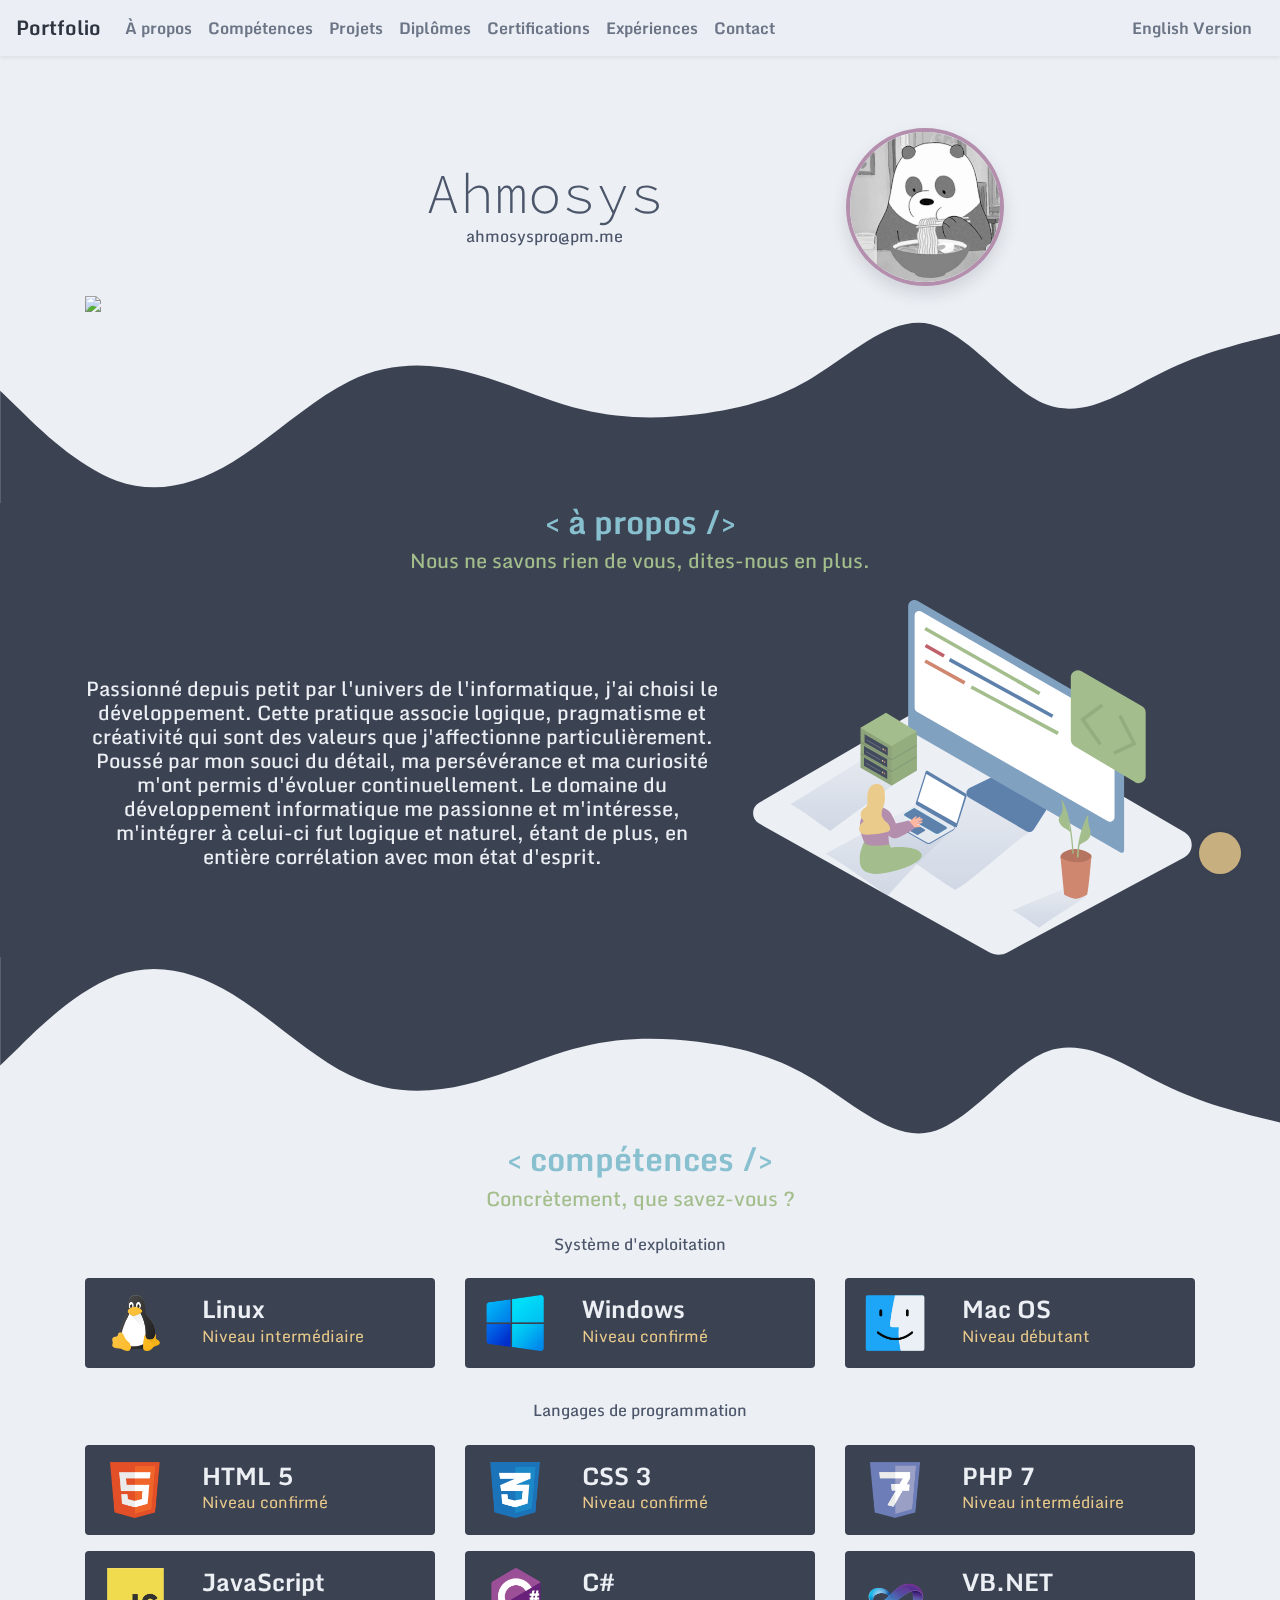
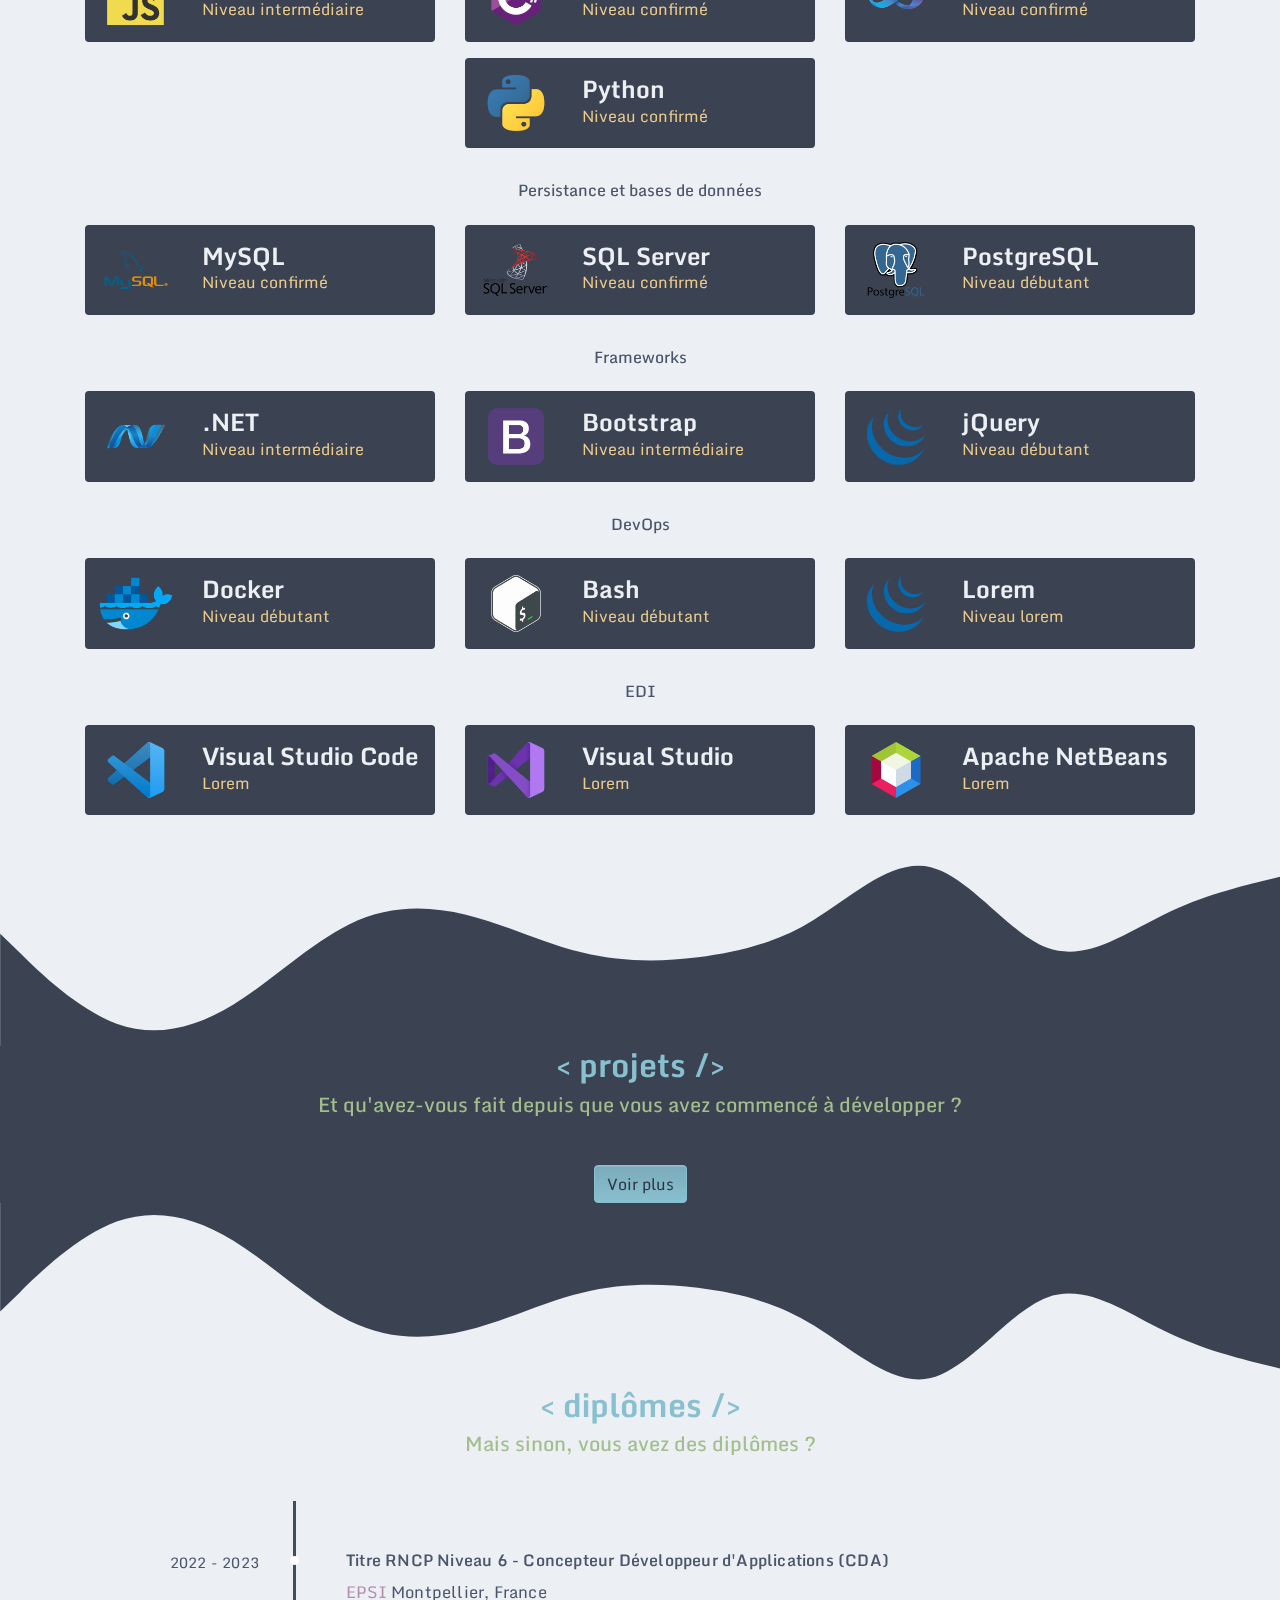
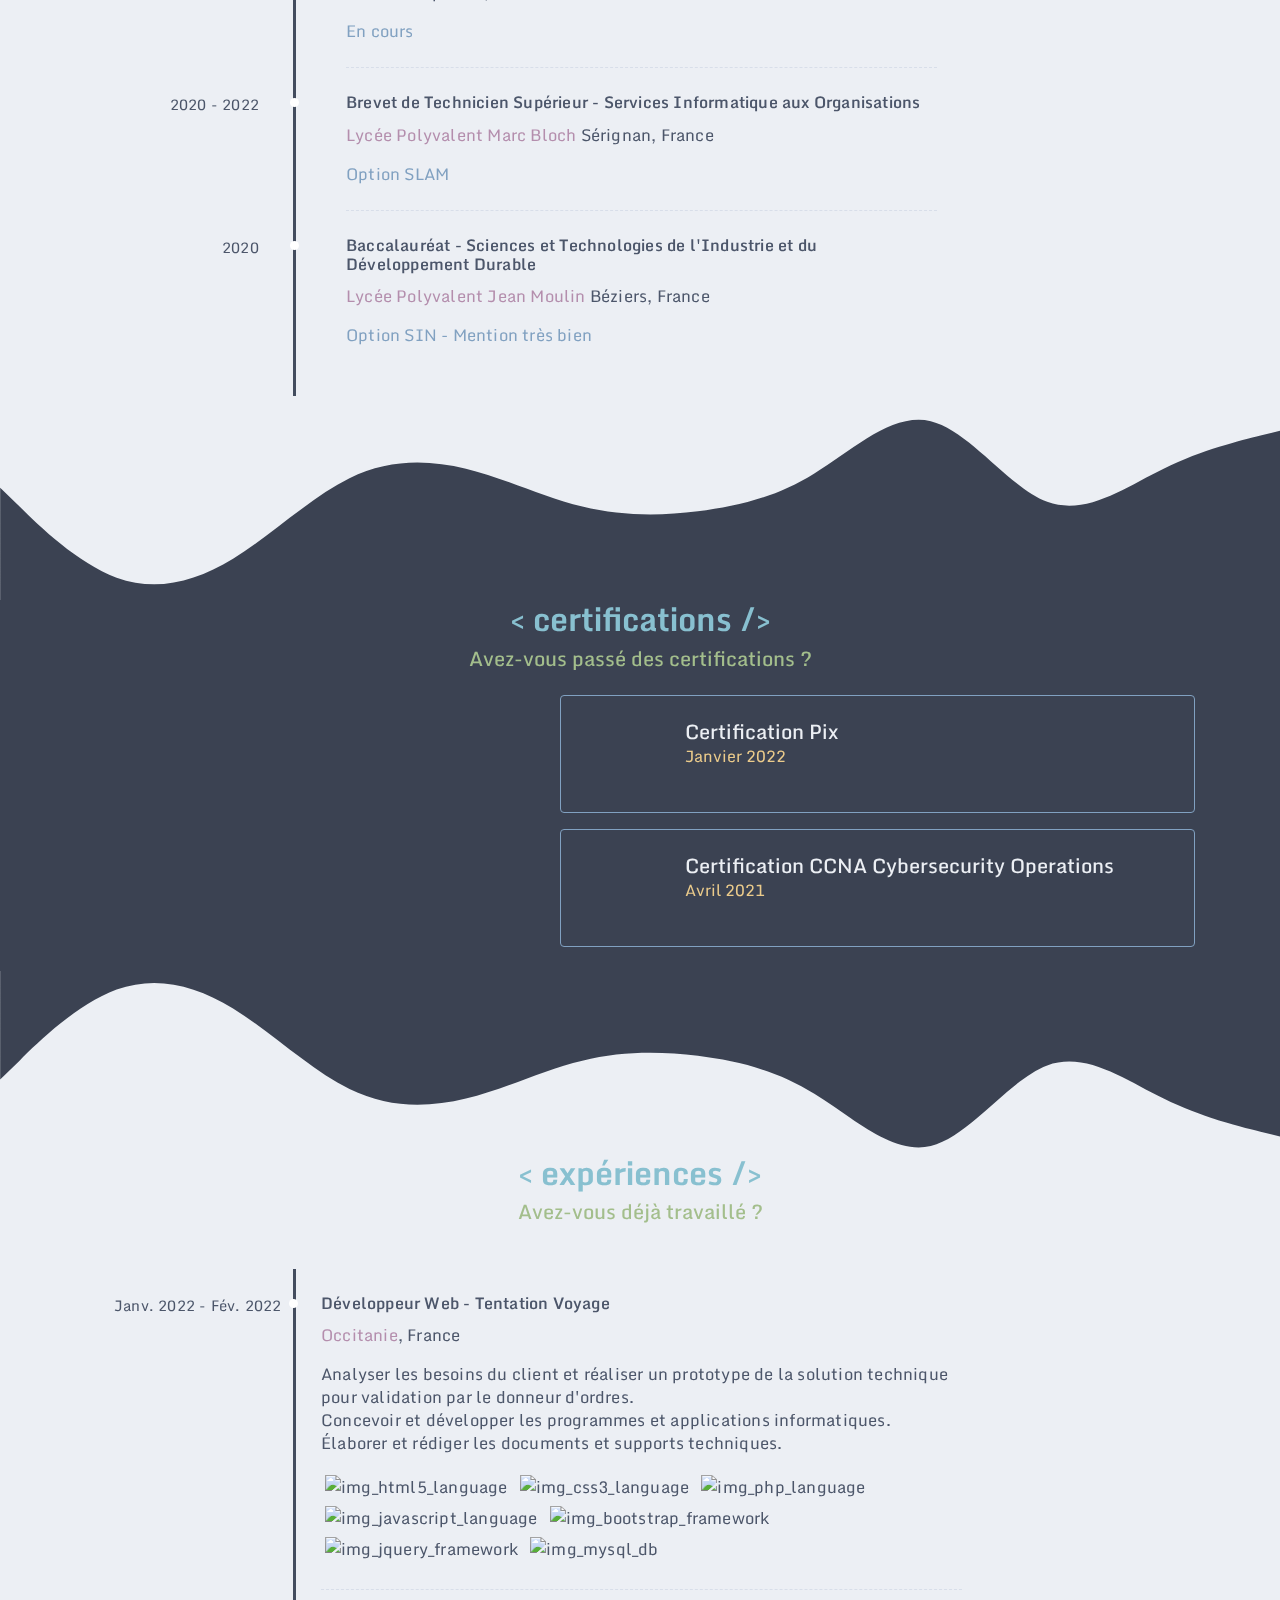
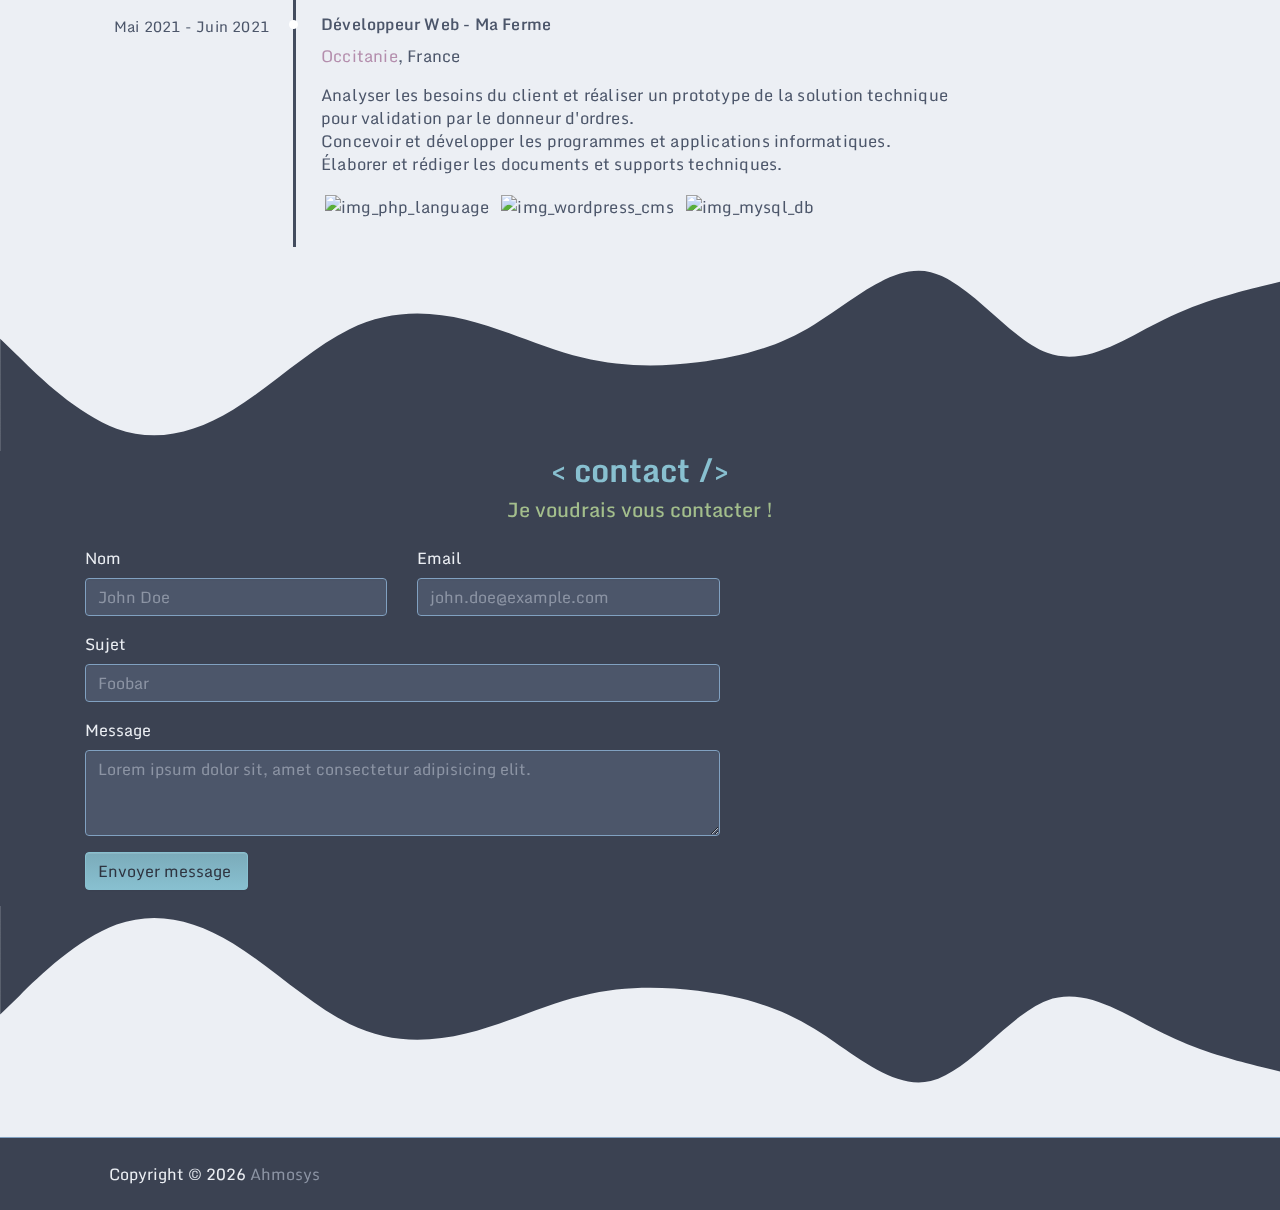
==== commit 41465da2: "🌟 Edited Skills Section" ====
--- a/index_fr.html
+++ b/index_fr.html
@@ -112,16 +112,15 @@
     <!-- About me Section -->
     <section id="about" class="blue">
         <div class="container">
-            <div class="row">
+            <div class="row mb-3">
                 <div class="col-12">
-                    <h2 class="text-center text-primary font-weight-bolder">
-                        < à propos /></i></h2>
+                    <h2 class="text-center text-primary font-weight-bolder">< à propos /></h2>
                     <h5 class="text-center text-success">
                         Nous ne savons rien de vous, dites-nous en plus.
                     </h5>
                 </div>
             </div>
-            <div class="row mt-4">
+            <div class="row">
                 <div class="col-lg-7 my-auto">
                     <h5 class="text-center">
                         Passionné depuis petit par l'univers de l'informatique, j'ai choisi le développement. Cette
@@ -152,8 +151,7 @@
         <div class="container">
             <div class="row mb-3">
                 <div class="col-12">
-                    <h2 class="text-center text-primary font-weight-bolder">
-                        < compétences /></i></h2>
+                    <h2 class="text-center text-primary font-weight-bolder">< compétences /></h2>
                     <h5 class="text-center text-success">
                         Concrètement, que savez-vous ?
                     </h5>
@@ -176,7 +174,7 @@
                             <div class="col">
                                 <div class="card-block px-3">
                                     <h4 class="card-title text-white mb-0 font-weight-bold">Linux</h4>
-                                    <p class="card-text text-warning">Niveau Intermédiaire</p>
+                                    <p class="card-text text-warning">Niveau intermédiaire</p>
                                 </div>
                             </div>
                         </div>
@@ -210,7 +208,7 @@
                             <div class="col">
                                 <div class="card-block px-3">
                                     <h4 class="card-title text-white mb-0 font-weight-bold">Mac OS</h4>
-                                    <p class="card-text text-warning">Niveau Débutant</p>
+                                    <p class="card-text text-warning">Niveau débutant</p>
                                 </div>
                             </div>
                         </div>
@@ -273,7 +271,7 @@
                             <div class="col">
                                 <div class="card-block px-3">
                                     <h4 class="card-title text-white mb-0 font-weight-bold">PHP 7</h4>
-                                    <p class="card-text text-warning">Niveau Intermédiaire</p>
+                                    <p class="card-text text-warning">Niveau intermédiaire</p>
                                 </div>
                             </div>
                         </div>
@@ -290,7 +288,7 @@
                             <div class="col">
                                 <div class="card-block px-3">
                                     <h4 class="card-title text-white mb-0 font-weight-bold">JavaScript</h4>
-                                    <p class="card-text text-warning">Niveau Intermédiaire</p>
+                                    <p class="card-text text-warning">Niveau intermédiaire</p>
                                 </div>
                             </div>
                         </div>
@@ -405,7 +403,7 @@
                             <div class="col">
                                 <div class="card-block px-3">
                                     <h4 class="card-title text-white mb-0 font-weight-bold">PostgreSQL</h4>
-                                    <p class="card-text text-warning">Niveau Débutant</p>
+                                    <p class="card-text text-warning">Niveau débutant</p>
                                 </div>
                             </div>
                         </div>
@@ -434,7 +432,7 @@
                             <div class="col">
                                 <div class="card-block px-3">
                                     <h4 class="card-title text-white mb-0 font-weight-bold">.NET</h4>
-                                    <p class="card-text text-warning">Niveau Intermédiaire</p>
+                                    <p class="card-text text-warning">Niveau intermédiaire</p>
                                 </div>
                             </div>
                         </div>
@@ -451,7 +449,7 @@
                             <div class="col">
                                 <div class="card-block px-3">
                                     <h4 class="card-title text-white mb-0 font-weight-bold">Bootstrap</h4>
-                                    <p class="card-text text-warning">Niveau Intermédiaire</p>
+                                    <p class="card-text text-warning">Niveau intermédiaire</p>
                                 </div>
                             </div>
                         </div>
@@ -468,7 +466,7 @@
                             <div class="col">
                                 <div class="card-block px-3">
                                     <h4 class="card-title text-white mb-0 font-weight-bold">jQuery</h4>
-                                    <p class="card-text text-warning">Niveau Débutant</p>
+                                    <p class="card-text text-warning">Niveau débutant</p>
                                 </div>
                             </div>
                         </div>
@@ -479,6 +477,69 @@
             <hr class="invisible" />
             <!-- End Framework Part -->
 
+            <!-- DevOps Part -->
+            <div class="row">
+                <div class="col-12 text-center">
+                    <h6 class="text-secondary">DevOps</h6>
+                </div>
+            </div>
+            <div class="row">
+                <!-- Docker -->
+                <div class="col-lg-4">
+                    <div class="card mt-3 py-3">
+                        <div class="row no-gutters">
+                            <div class="col-auto">
+                                <img src="images/skills/img_docker.png" class="img-fluid img-unselectable"
+                                    alt="img_logo_net" width="100px" height="100px" loading="lazy">
+                            </div>
+                            <div class="col">
+                                <div class="card-block px-3">
+                                    <h4 class="card-title text-white mb-0 font-weight-bold">Docker</h4>
+                                    <p class="card-text text-warning">Niveau débutant</p>
+                                </div>
+                            </div>
+                        </div>
+                    </div>
+                </div>
+                <!-- Bash -->
+                <div class="col-lg-4">
+                    <div class="card mt-3 py-3">
+                        <div class="row no-gutters">
+                            <div class="col-auto">
+                                <img src="images/skills/img_bash.png" class="img-fluid img-unselectable"
+                                    alt="img_logo_bootstrap" width="100px" height="100px" loading="lazy">
+                            </div>
+                            <div class="col">
+                                <div class="card-block px-3">
+                                    <h4 class="card-title text-white mb-0 font-weight-bold">Bash</h4>
+                                    <p class="card-text text-warning">Niveau débutant</p>
+                                </div>
+                            </div>
+                        </div>
+                    </div>
+                </div>
+                <!-- Lorem -->
+                <div class="col-lg-4">
+                    <div class="card mt-3 py-3">
+                        <div class="row no-gutters">
+                            <div class="col-auto">
+                                <img src="images/skills/img_jquery.png" class="img-fluid img-unselectable"
+                                    alt="img_logo_jquery" width="100px" height="100px" loading="lazy">
+                            </div>
+                            <div class="col">
+                                <div class="card-block px-3">
+                                    <h4 class="card-title text-white mb-0 font-weight-bold">Lorem</h4>
+                                    <p class="card-text text-warning">Niveau lorem</p>
+                                </div>
+                            </div>
+                        </div>
+                    </div>
+                </div>
+            </div>
+
+            <hr class="invisible" />
+            <!-- End DevOps Part -->
+
             <!-- IDE Part -->
             <div class="row">
                 <div class="col-12 text-center">
@@ -498,7 +559,6 @@
                                 <div class="card-block px-3">
                                     <h4 class="card-title text-white mb-0 font-weight-bold">Visual Studio Code</h4>
                                     <p class="card-text text-warning">Lorem</p>
-
                                 </div>
                             </div>
                         </div>
@@ -533,7 +593,6 @@
                                 <div class="card-block px-3">
                                     <h4 class="card-title text-white mb-0 font-weight-bold">Apache NetBeans</h4>
                                     <p class="card-text text-warning">Lorem</p>
-
                                 </div>
                             </div>
                         </div>
@@ -554,8 +613,7 @@
         <div class="container">
             <div class="row mb-3">
                 <div class="col-12">
-                    <h2 class="text-center text-primary font-weight-bolder">
-                        < projets /></i></h2>
+                    <h2 class="text-center text-primary font-weight-bolder">< projets /></h2>
                     <h5 class="text-center text-success">
                         Et qu'avez-vous fait depuis que vous avez commencé à développer ?
                     </h5>
@@ -583,8 +641,7 @@
         <div class="container">
             <div class="row mb-3">
                 <div class="col-12">
-                    <h2 class="text-center text-primary font-weight-bolder">
-                        < diplômes /></i></h2>
+                    <h2 class="text-center text-primary font-weight-bolder">< diplômes /></h2>
                     <h5 class="text-center text-success">
                         Mais sinon, vous avez des diplômes ?
                     </h5>
@@ -632,10 +689,9 @@
     </svg>
     <section id="courses" class="blue">
         <div class="container">
-            <div class="row mb-4">
+            <div class="row mb-3">
                 <div class="col-12">
-                    <h2 class="text-center text-primary font-weight-bolder">
-                        < certifications /></i></h2>
+                    <h2 class="text-center text-primary font-weight-bolder">< certifications /></h2>
                     <h5 class="text-center text-success">
                         Avez-vous passé des certifications ?
                     </h5>
@@ -695,8 +751,7 @@
         <div class="container">
             <div class="row mb-3">
                 <div class="col-12">
-                    <h2 class="text-center text-primary font-weight-bolder">
-                        < expériences /></i></h2>
+                    <h2 class="text-center text-primary font-weight-bolder">< expériences /></h2>
                     <h5 class="text-center text-success">
                         Avez-vous déjà travaillé ?
                     </h5>
@@ -777,10 +832,9 @@
     </svg>
     <section id="contact" class="blue">
         <div class="container">
-            <div class="row mb-4">
+            <div class="row mb-3">
                 <div class="col-12">
-                    <h2 class="text-center text-primary font-weight-bolder">
-                        < contact /></i></h2>
+                    <h2 class="text-center text-primary font-weight-bolder">< contact /></h2>
                     <h5 class="text-center text-success">
                         Je voudrais vous contacter !
                     </h5>
@@ -912,11 +966,14 @@
         emailjs.init("user_YY6vkatZuVtMBQceYXKNQ");
     })();
 </script>
+<!-- JS ScrollReveal -->
+<script src="https://unpkg.com/scrollreveal"></script>
 <!-- JS Local Script -->
 <script src="js/script_btn.js"></script>
 <script src="js/script_icons.js"></script>
 <script src="js/script_api_github.js"></script>
 <script src="js/script_typed.js"></script>
 <script src="js/script_email.js"></script>
+<script src="js/script_animate_scroll.js"></script>
 
 </html>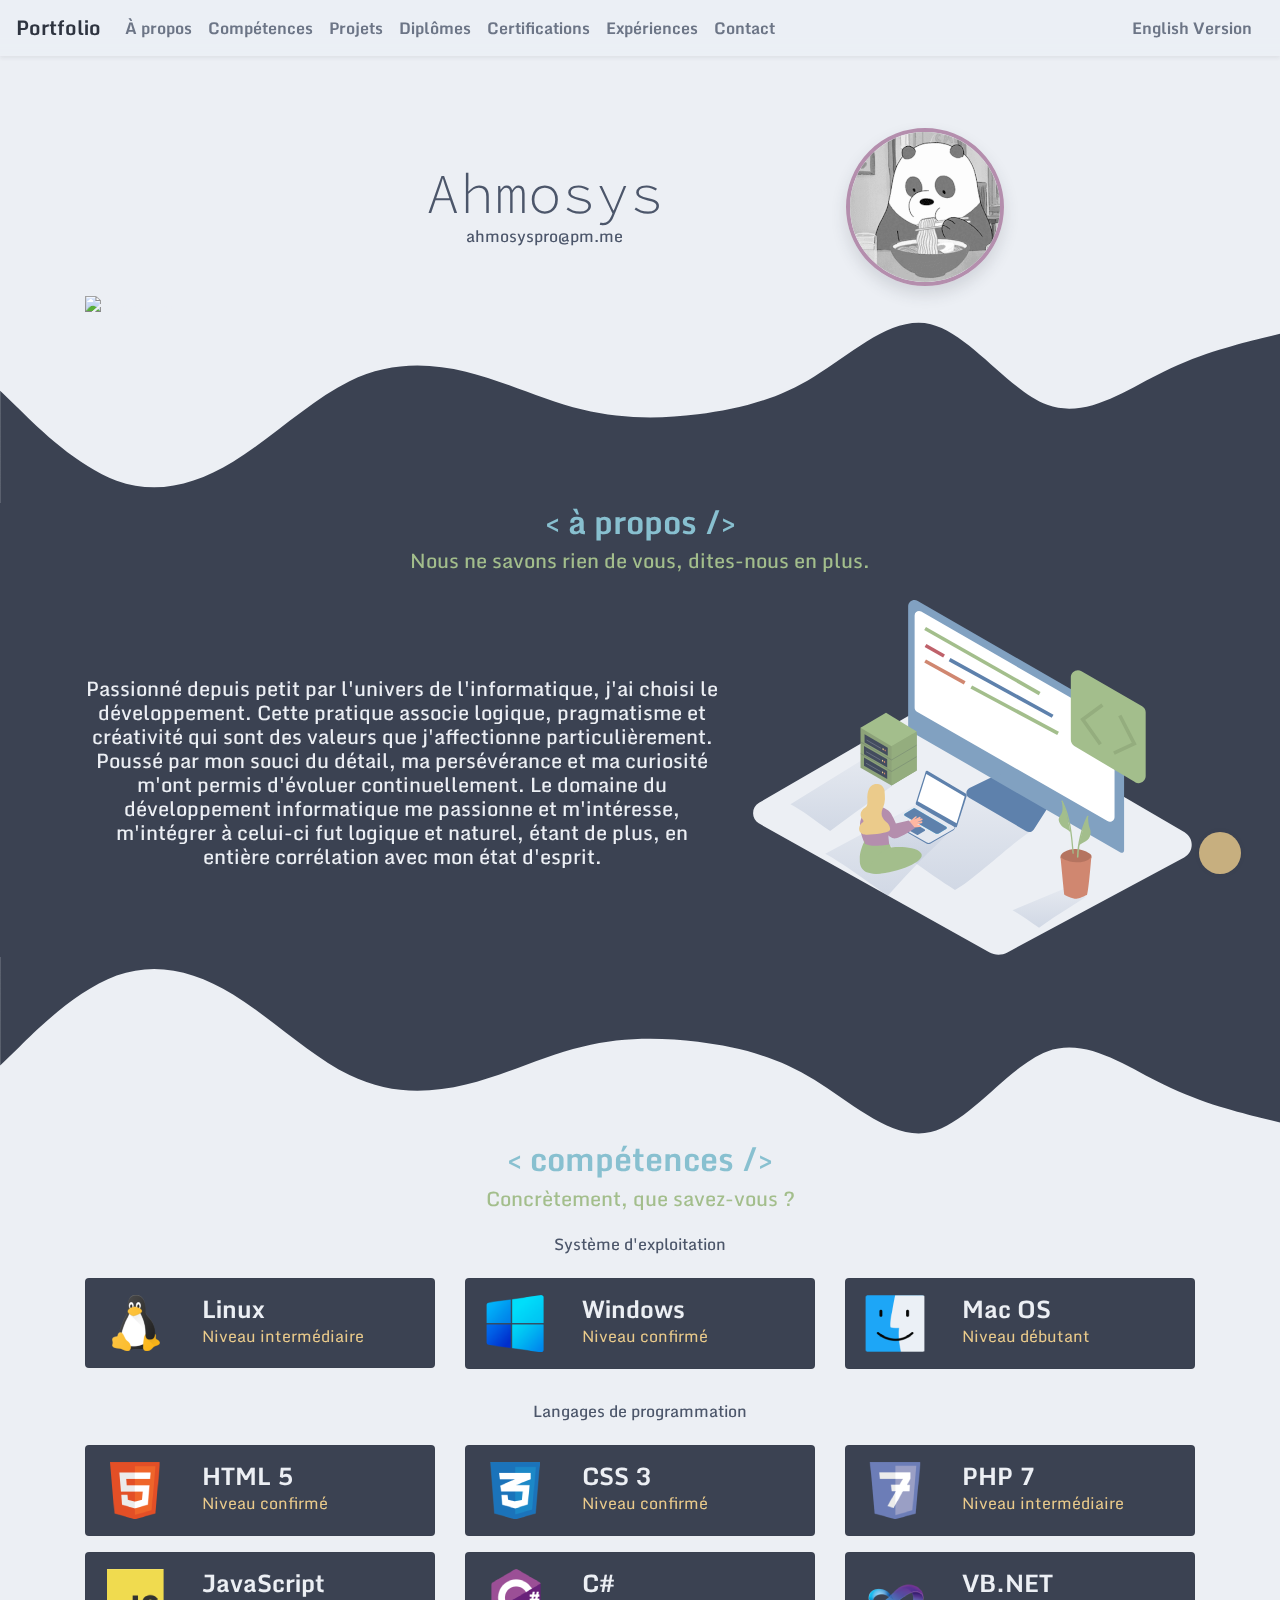
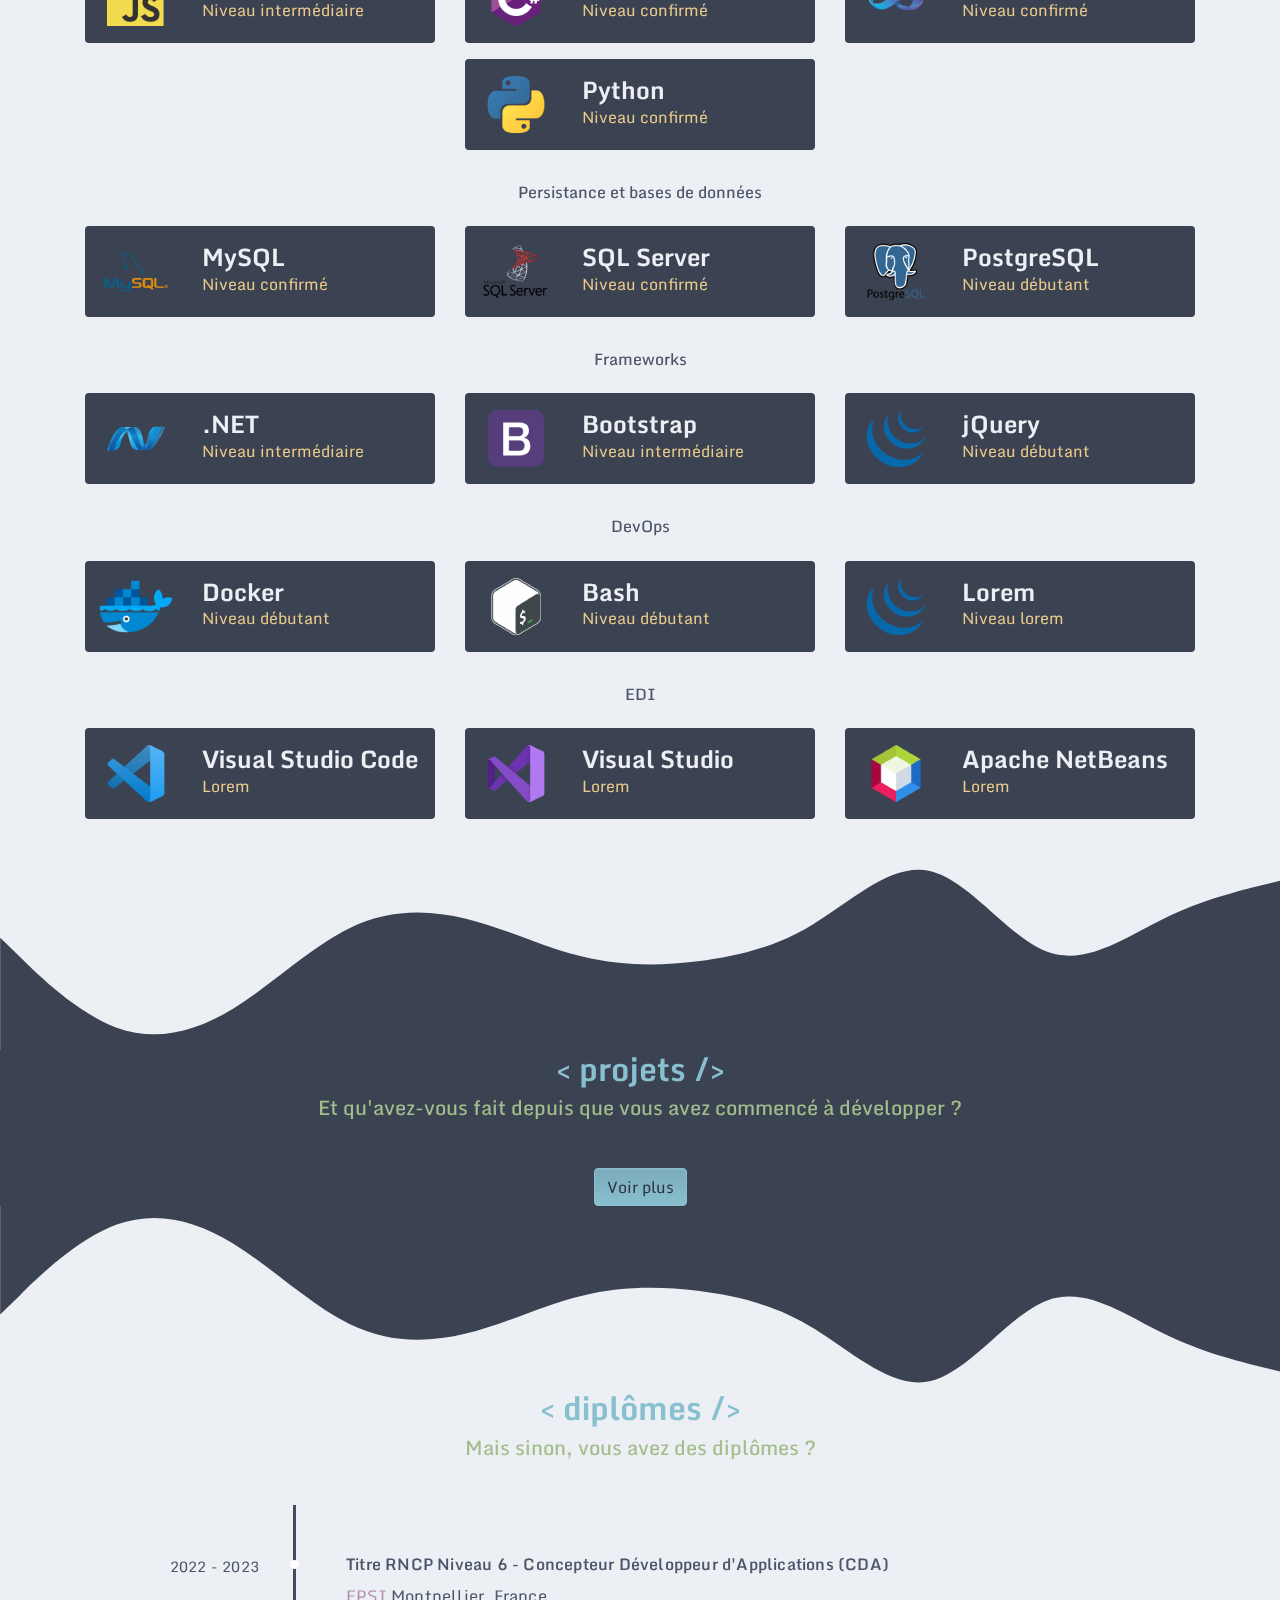
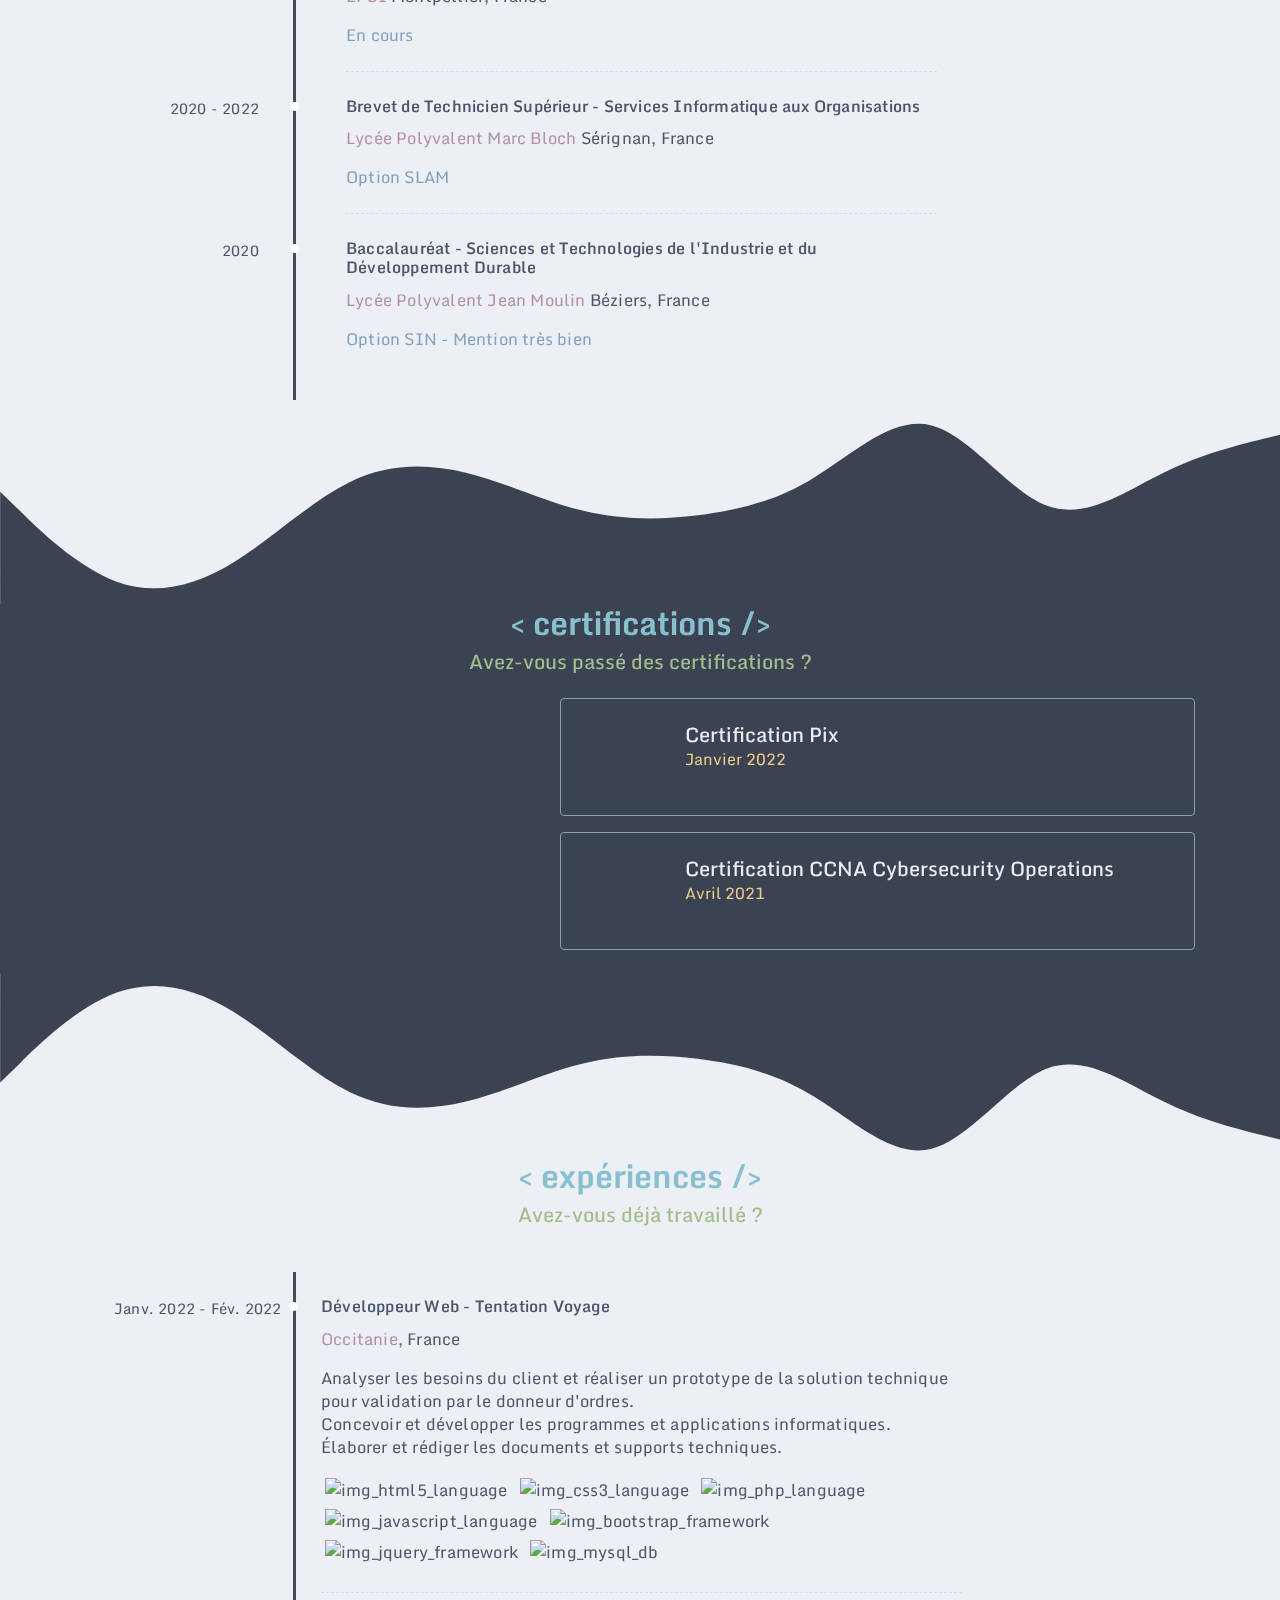
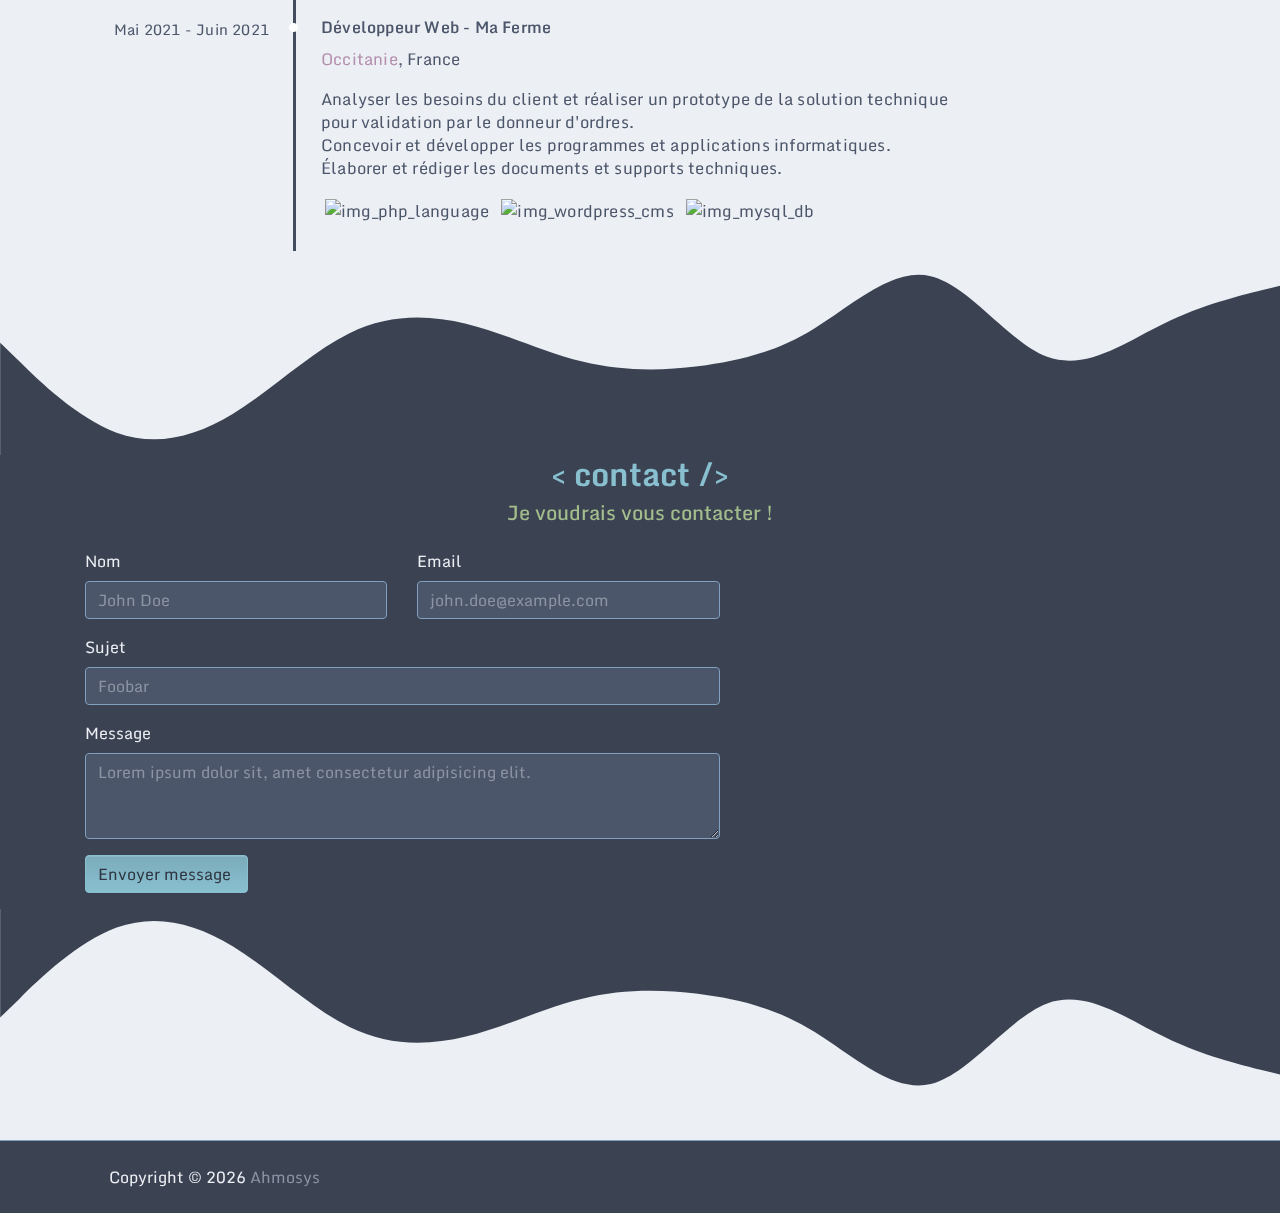
==== commit 5bfafb03: "🌟 Deffer CSS and edited some other things" ====
--- a/index_fr.html
+++ b/index_fr.html
@@ -10,7 +10,8 @@
     <link href="styles/nordbootstrap.css" rel="stylesheet">
     <link href="styles/style_nord.css" rel="stylesheet">
     <!-- CSS SweetAlert2 -->
-    <link rel="stylesheet" href="https://cdn.jsdelivr.net/npm/@sweetalert2/theme-borderless@5.0.10/borderless.min.css">
+    <link rel="preload" href="https://cdn.jsdelivr.net/npm/@sweetalert2/theme-borderless@5.0.10/borderless.min.css" as="style" onload="this.onload=null;this.rel='stylesheet'">
+    <noscript><link rel="stylesheet" href="https://cdn.jsdelivr.net/npm/@sweetalert2/theme-borderless@5.0.10/borderless.min.css"></noscript>
     <!-- Font -->
     <link rel="preconnect" href="https://fonts.googleapis.com">
     <link rel="preconnect" href="https://fonts.gstatic.com" crossorigin>
@@ -135,7 +136,7 @@
                 </div>
                 <div class="col-lg-5 d-none d-xl-block d-lg-block">
                     <img src="images/about/img_illustration_about_isometric.svg"
-                        class="img-unselectable img-floating img-fluid" loading="lazy">
+                        class="img-unselectable img-floating img-fluid">
                 </div>
             </div>
         </div>
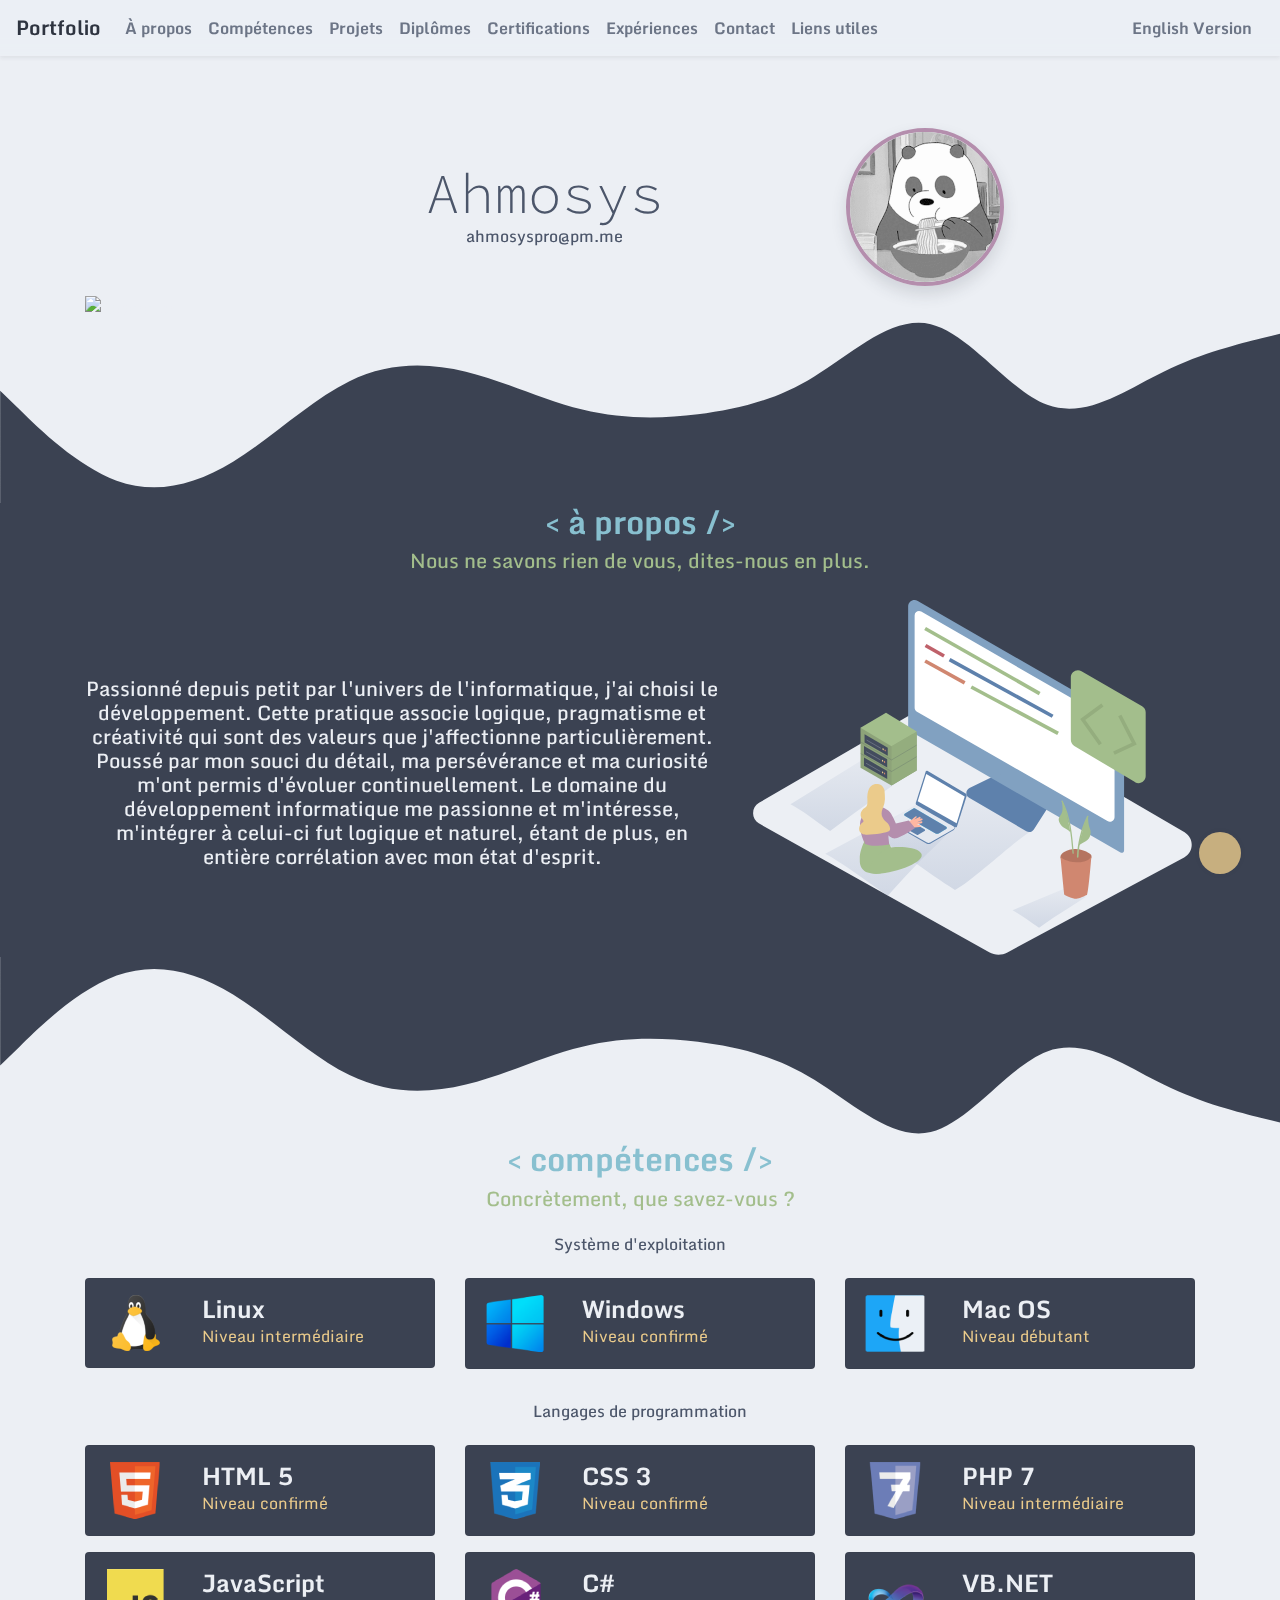
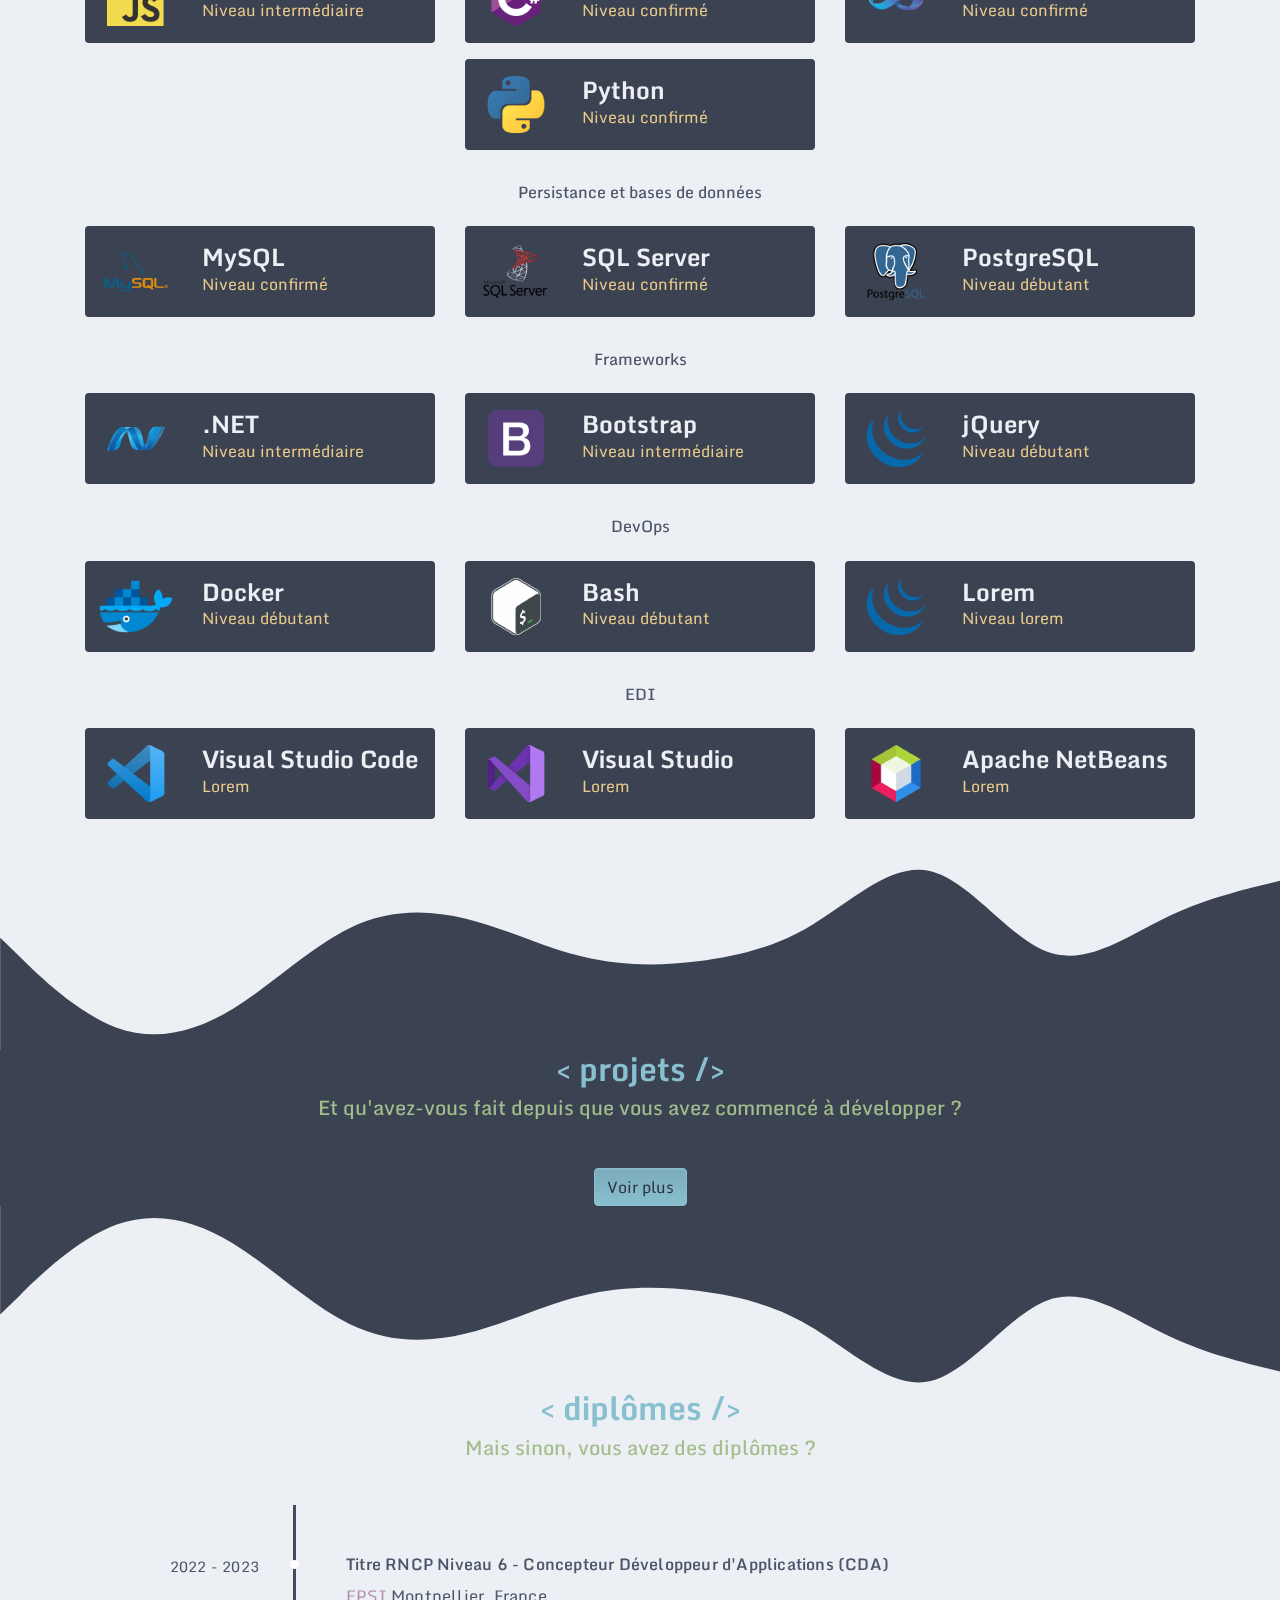
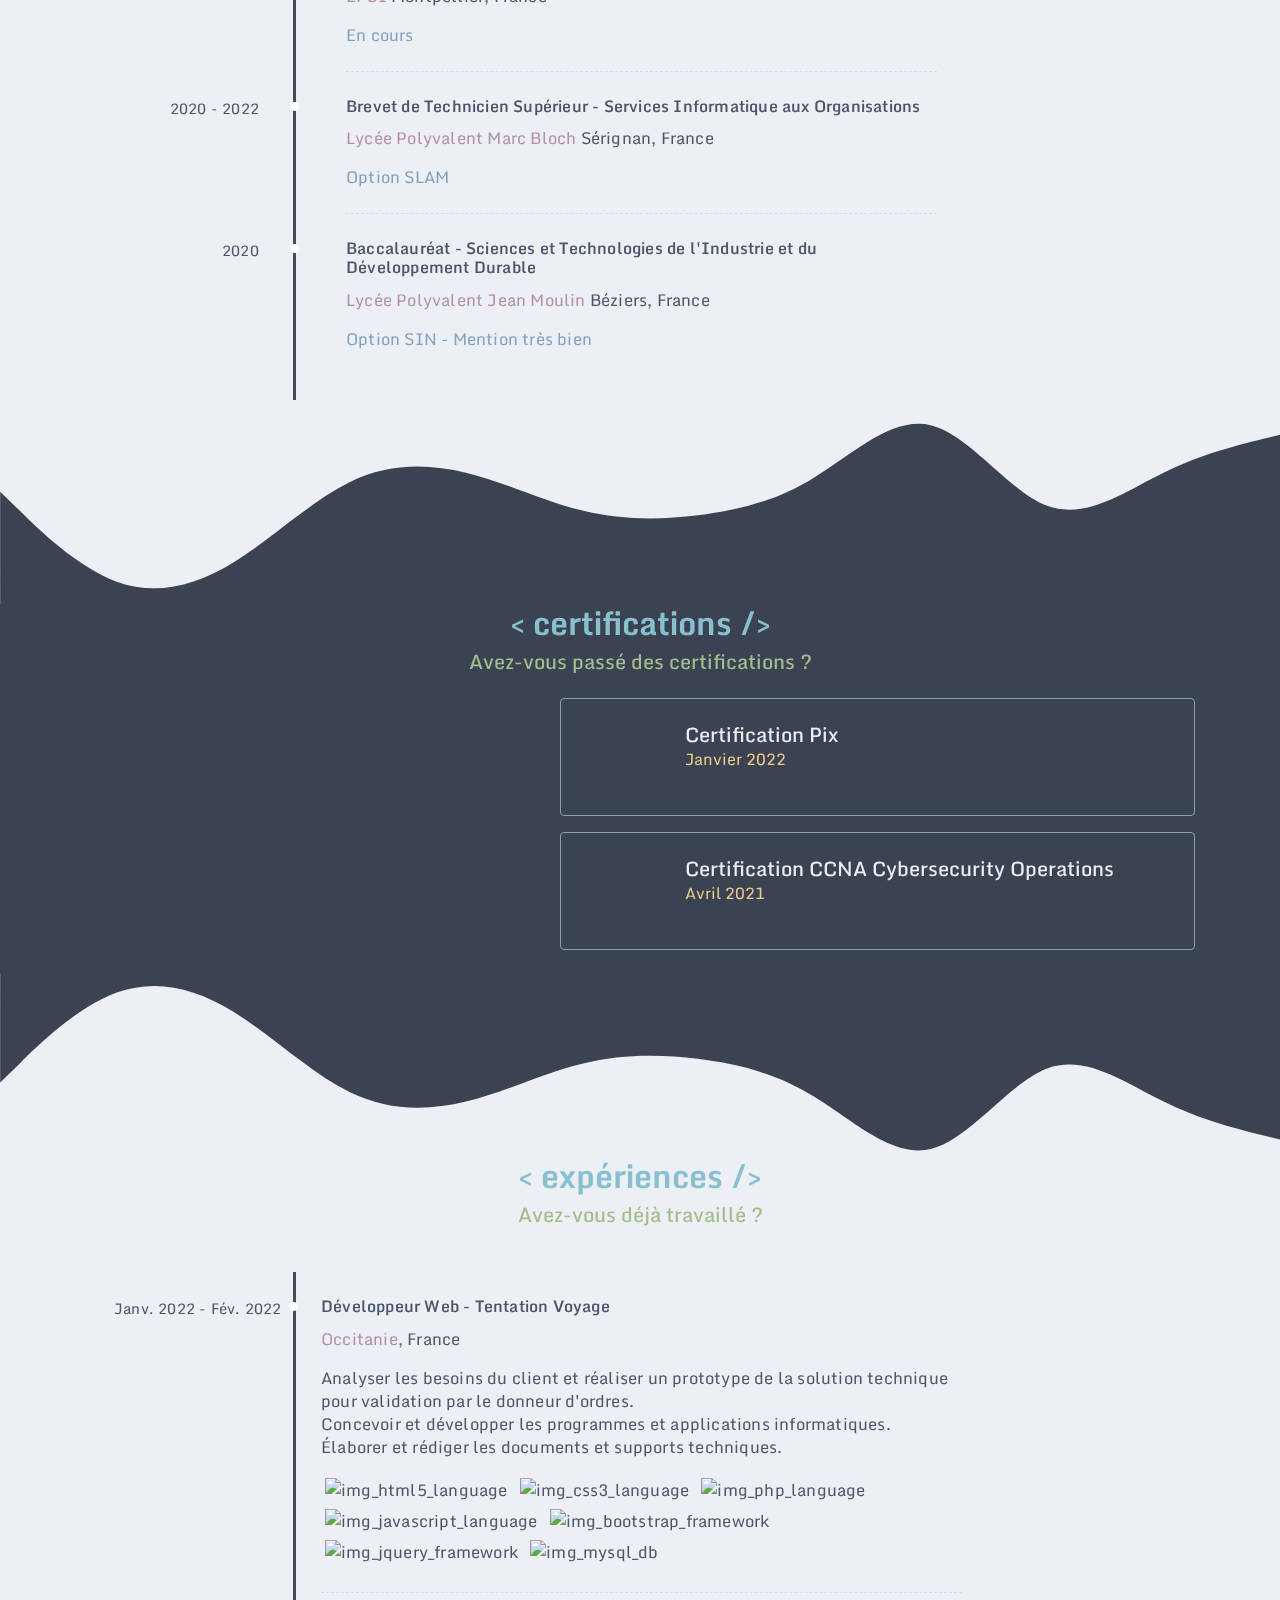
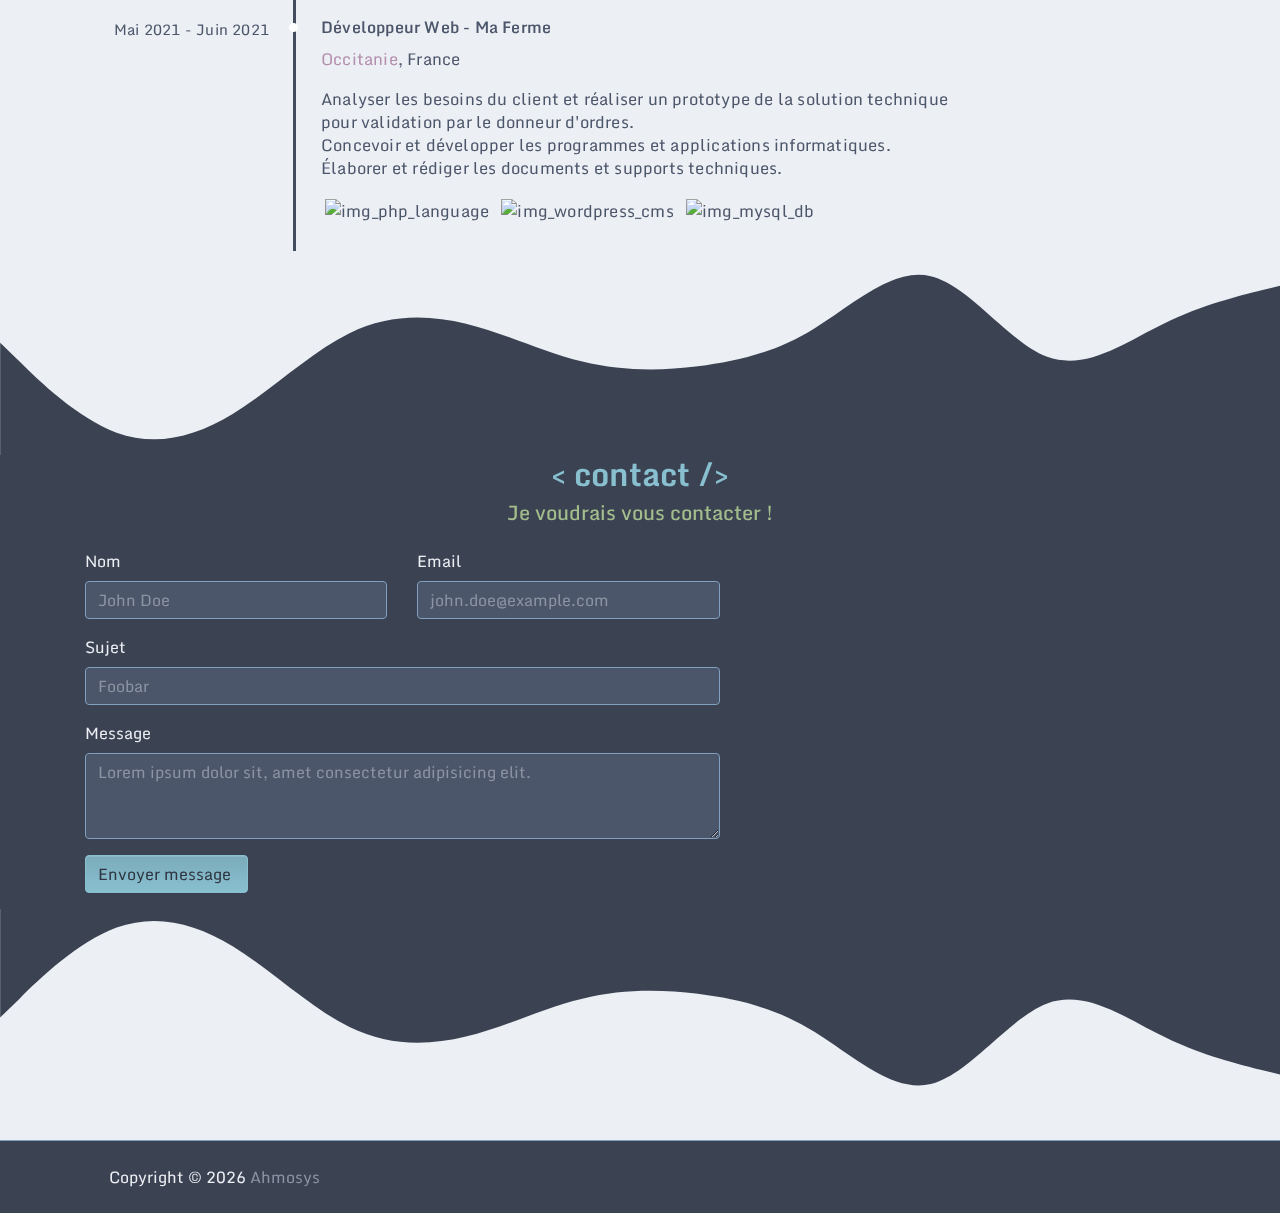
==== commit 9ca07d1f: "🌟 Added Navbar Item" ====
--- a/index_fr.html
+++ b/index_fr.html
@@ -29,7 +29,7 @@
             aria-controls="navbar" aria-expanded="false" aria-label="Toggle navigation">
             <span class="navbar-toggler-icon"></span>
         </button>
-        <div class="collapse navbar-collapse" id="navbar">
+        <div class="collapse navbar-collapse" id="navbar-left">
             <ul class="navbar-nav">
                 <li class="nav-item">
                     <a class="nav-link" href="#about">À propos</span></a>
@@ -52,10 +52,12 @@
                 <li class="nav-item">
                     <a class="nav-link" href="#contact">Contact</a>
                 </li>
-
+                <li class="nav-item">
+                    <a class="nav-link" href="useful_links.html">Liens utiles</a>
+                </li>
             </ul>
         </div>
-        <div class="collapse navbar-collapse" id="navbar">
+        <div class="collapse navbar-collapse" id="navbar-right">
             <ul class="navbar-nav ml-auto">
                 <li class="nav-item">
                     <a class="nav-link" href="index.html">English Version&nbsp;<i data-eva="flag-outline"
@@ -136,7 +138,7 @@
                 </div>
                 <div class="col-lg-5 d-none d-xl-block d-lg-block">
                     <img src="images/about/img_illustration_about_isometric.svg"
-                        class="img-unselectable img-floating img-fluid">
+                        class="img-unselectable img-floating img-fluid" alt="img_illustration_about_isometric">
                 </div>
             </div>
         </div>
@@ -708,7 +710,7 @@
                         <div class="row no-gutters">
                             <div class="col-auto">
                                 <img src="images/courses/img_logo_pix.png" class="img-fluid img-unselectable"
-                                    alt="img_logo_pix" width="100px" height="100px" loading="lazy">
+                                    alt="img_logo_pix" width="100px" height="100px" loading="lazy" alt="img_illustration_courses_isometric">
                             </div>
                             <div class="col">
                                 <div class="card-block px-3">
@@ -896,7 +898,7 @@
                 </div>
                 <div class="col-lg-5 d-none d-xl-block d-lg-block">
                     <img src="images/contact/img_illustration_contact_isometric.svg"
-                        class="img-unselectable img-floating img-fluid" loading="lazy">
+                        class="img-unselectable img-floating img-fluid" loading="lazy" alt="img_illustration_contact_isometric">
                 </div>
             </div>
         </div>
@@ -955,7 +957,7 @@
     integrity="sha384-ka7Sk0Gln4gmtz2MlQnikT1wXgYsOg+OMhuP+IlRH9sENBO0LRn5q+8nbTov4+1p" crossorigin="anonymous">
 </script>
 <!-- JS Eva Icons -->
-<script src="https://unpkg.com/eva-icons"></script>
+<script src="https://unpkg.com/eva-icons@1.1.3/eva.min.js"></script>
 <!-- JS Typed -->
 <script src="https://cdn.jsdelivr.net/npm/typed.js@2.0.12"></script>
 <!-- JS SweetAlert2 -->
